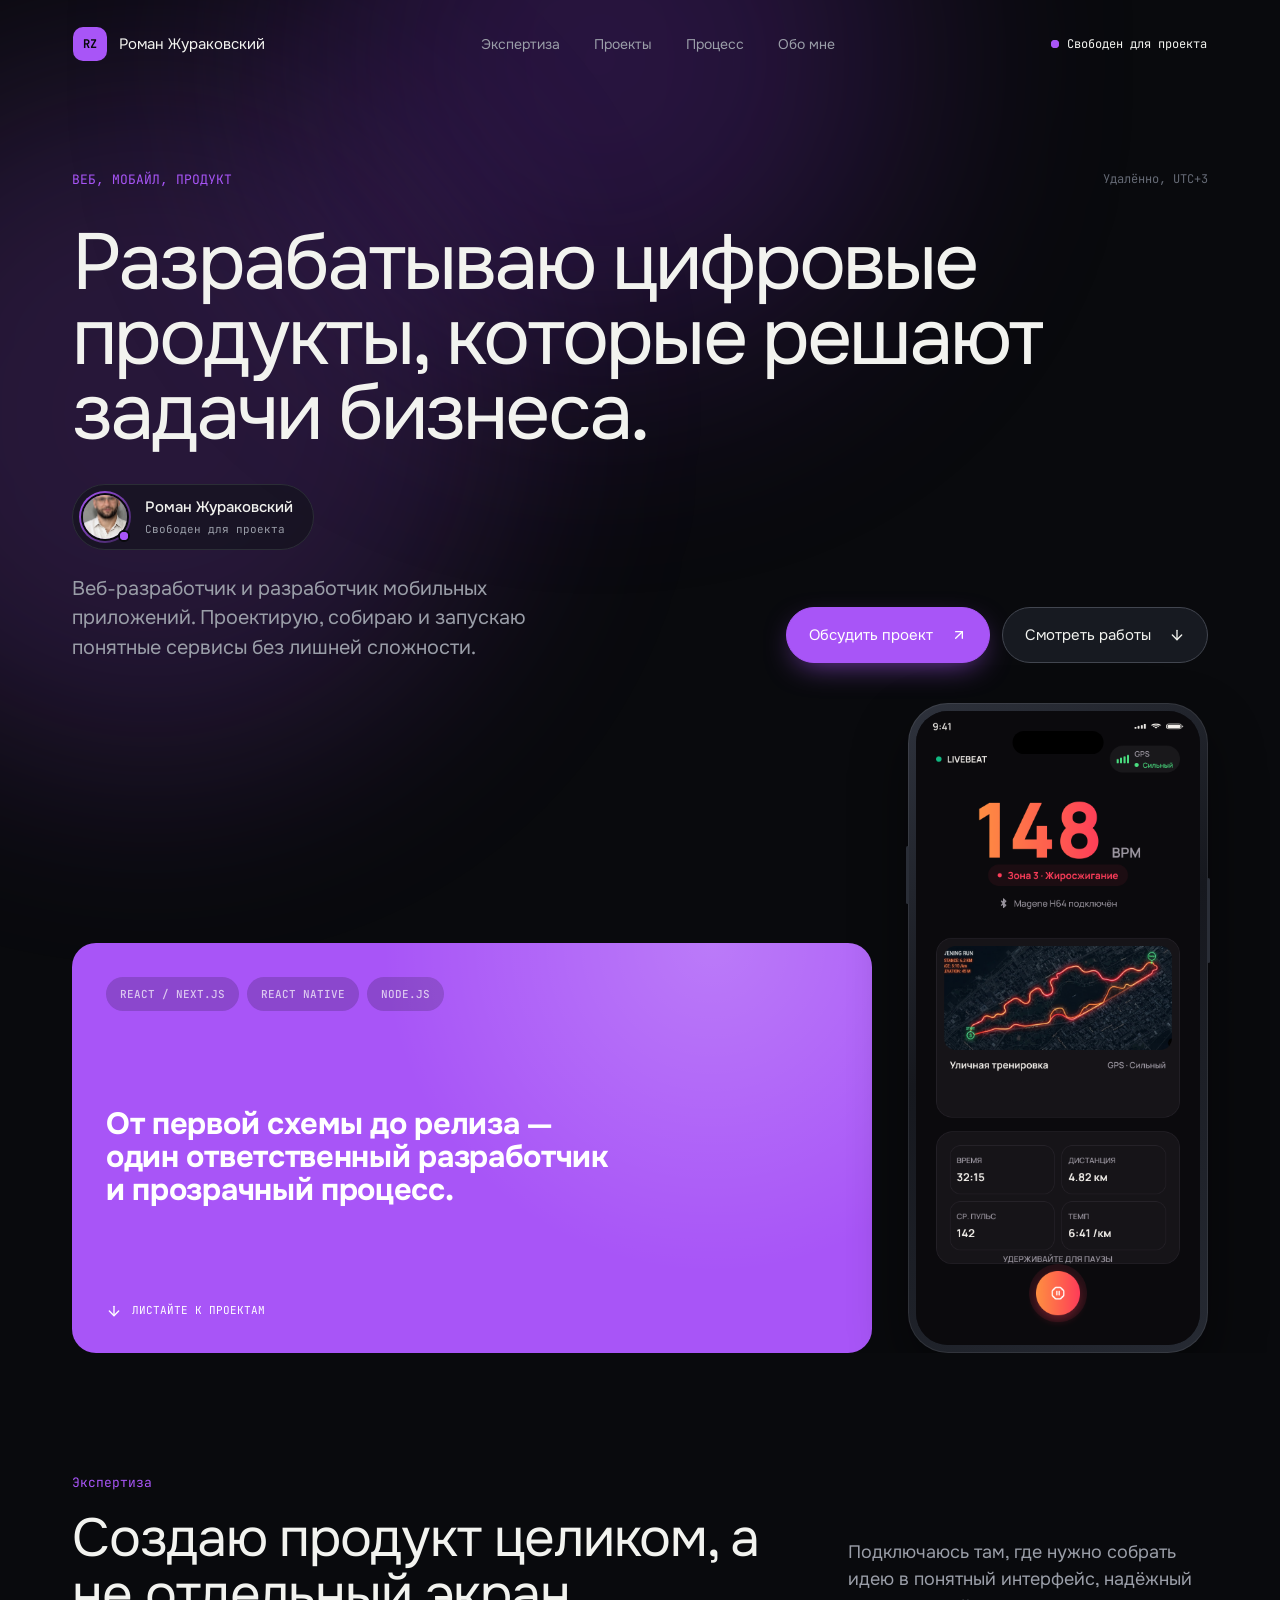
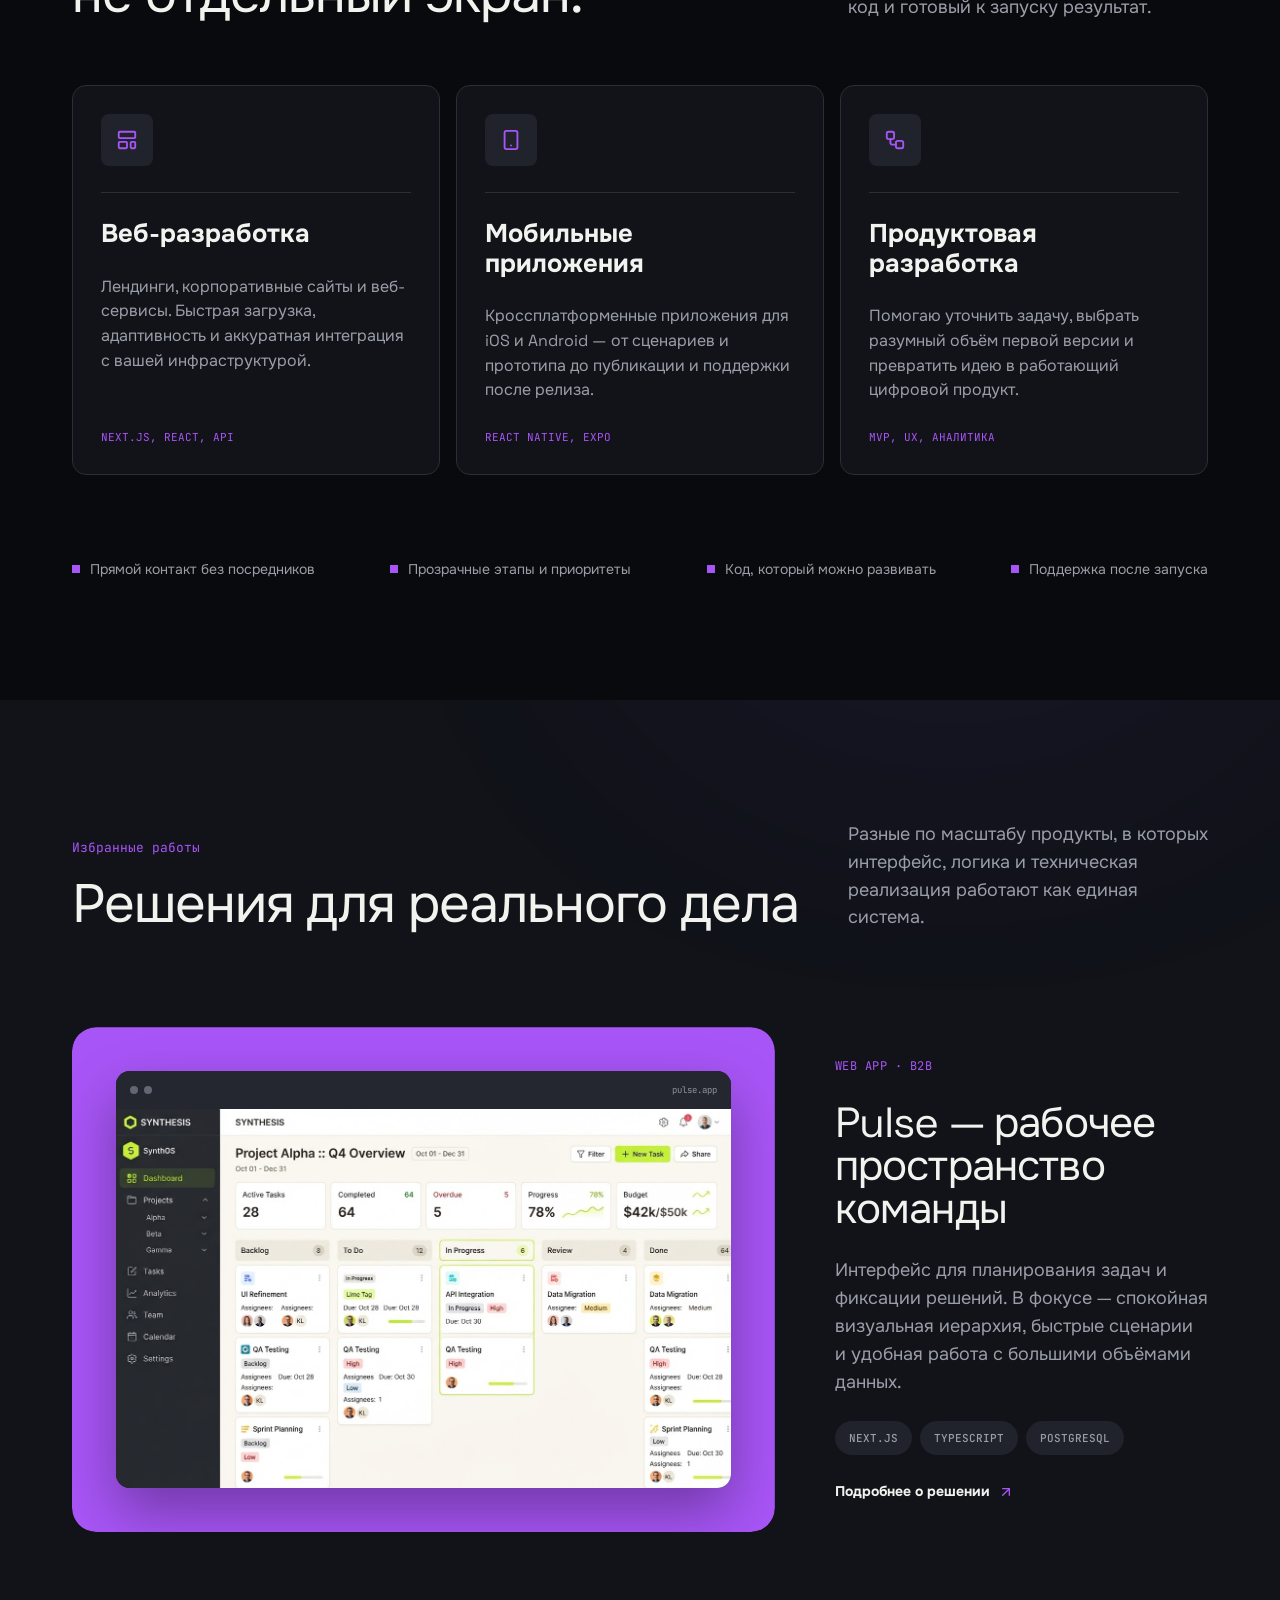
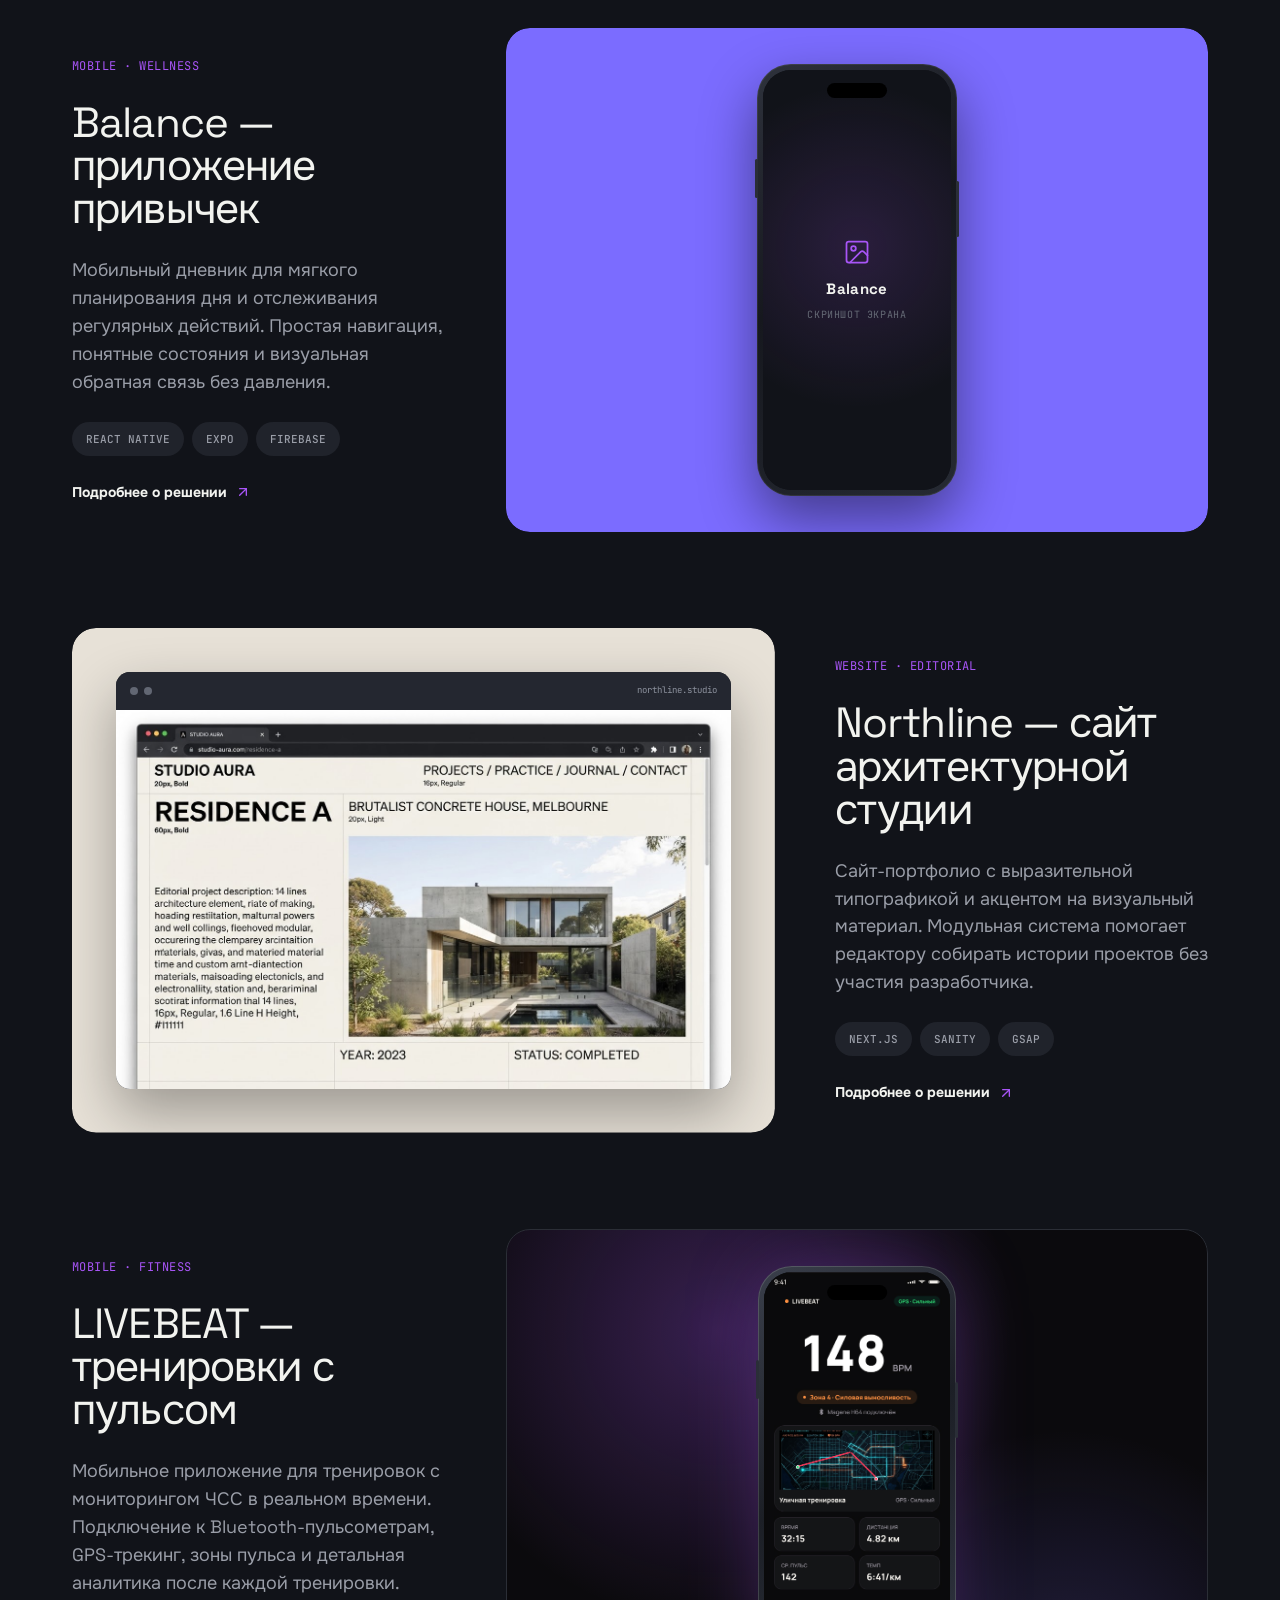
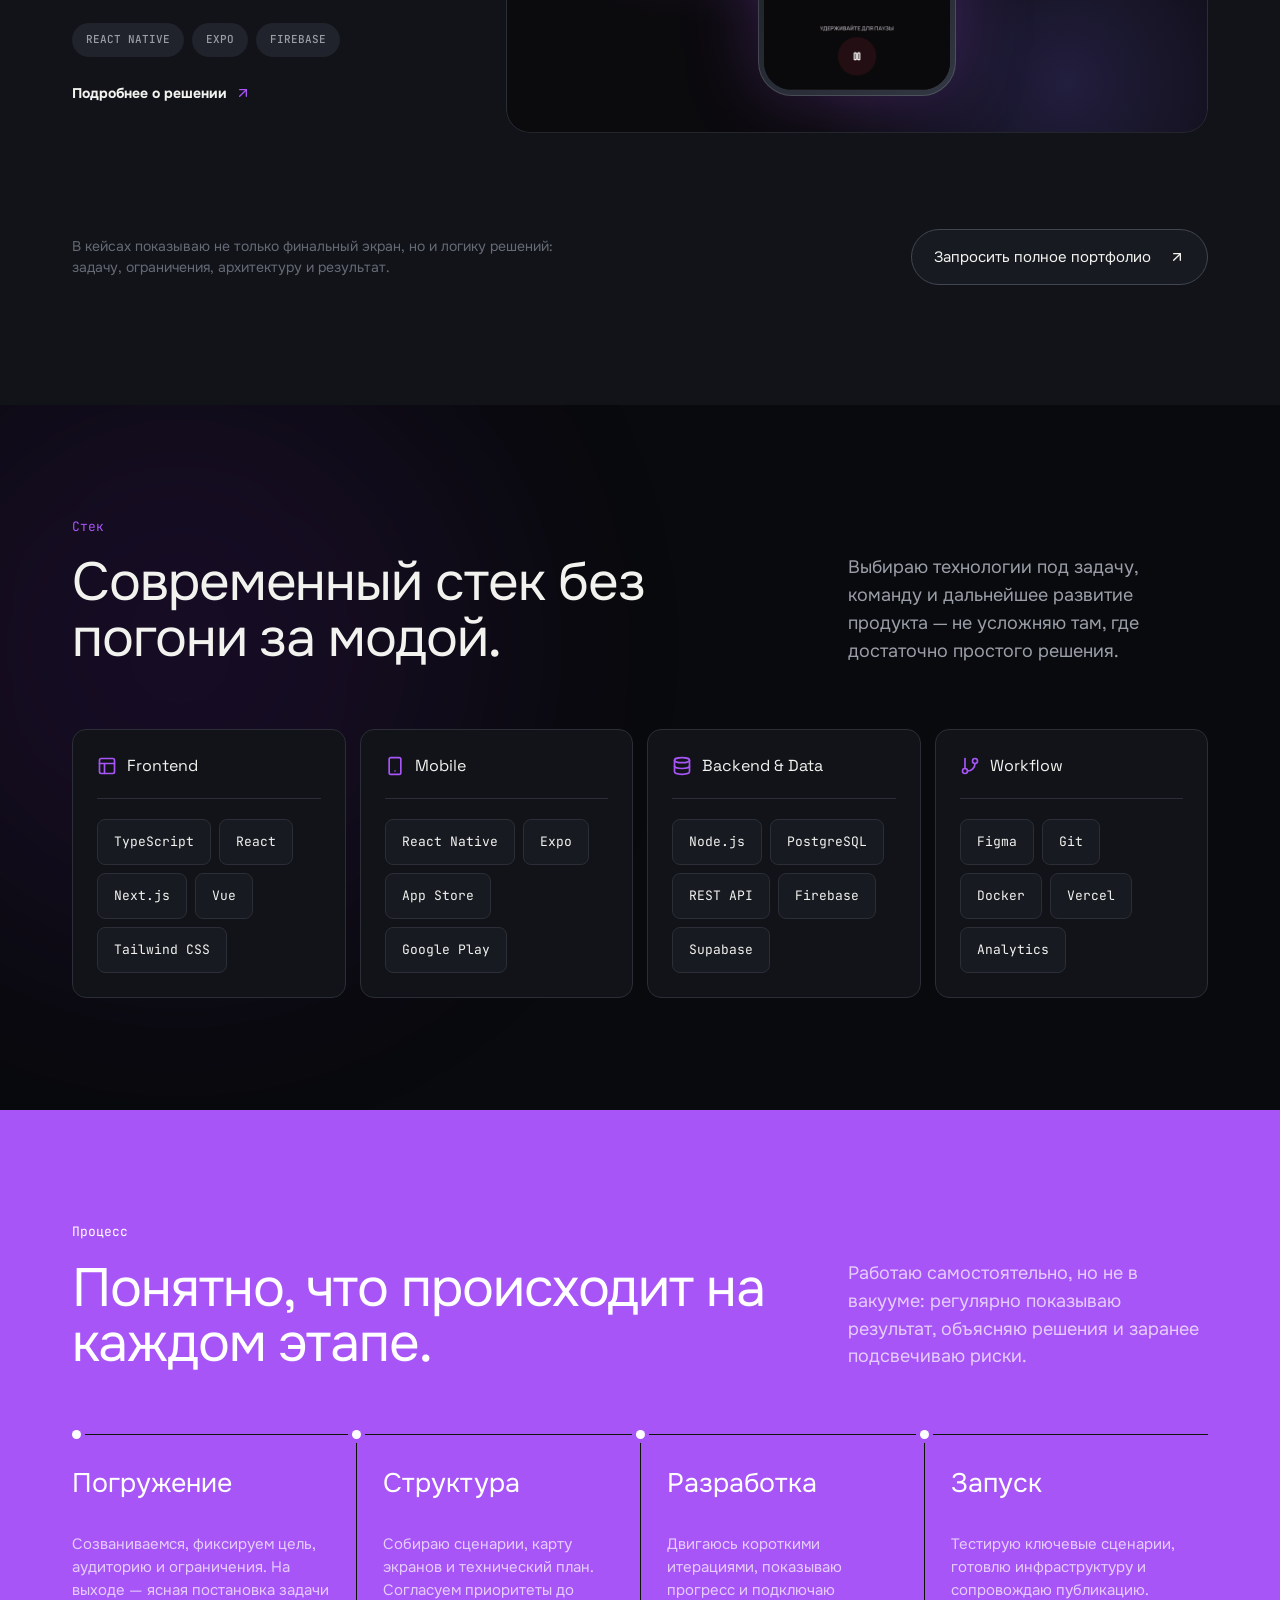
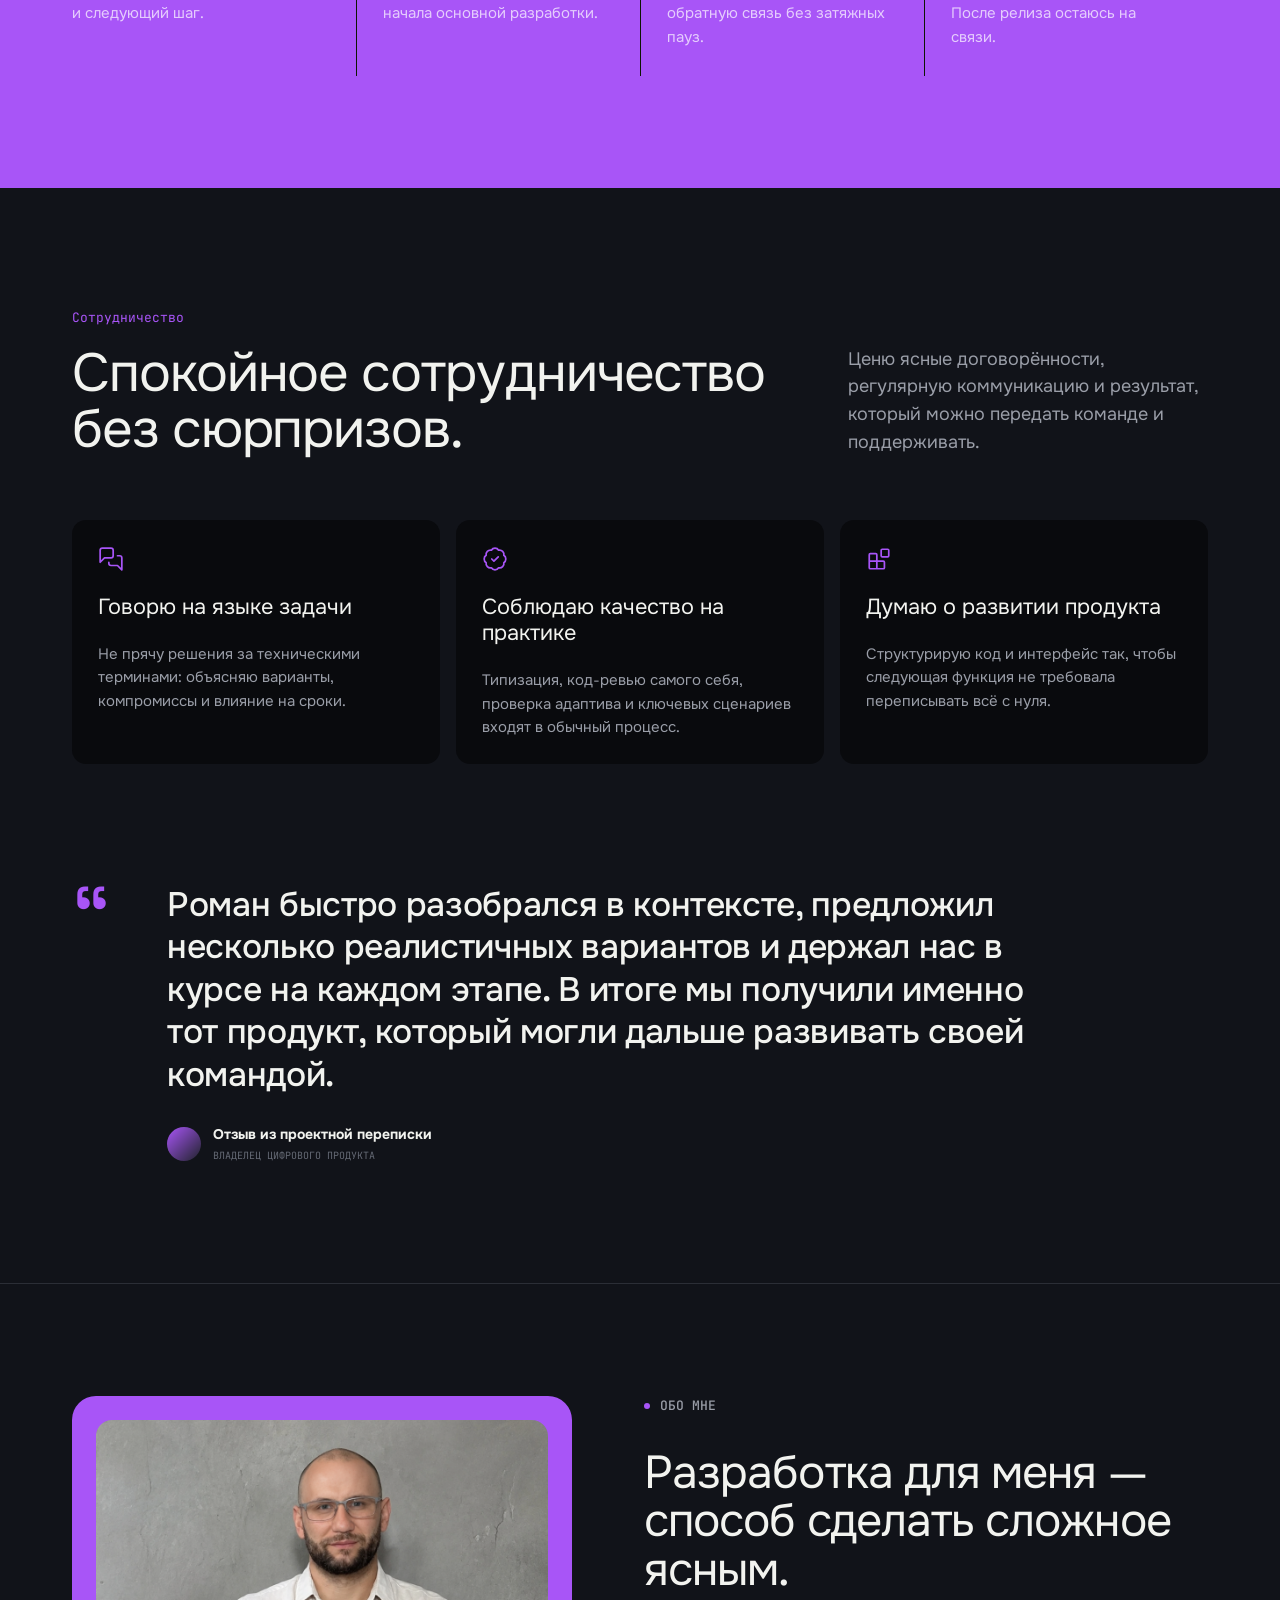
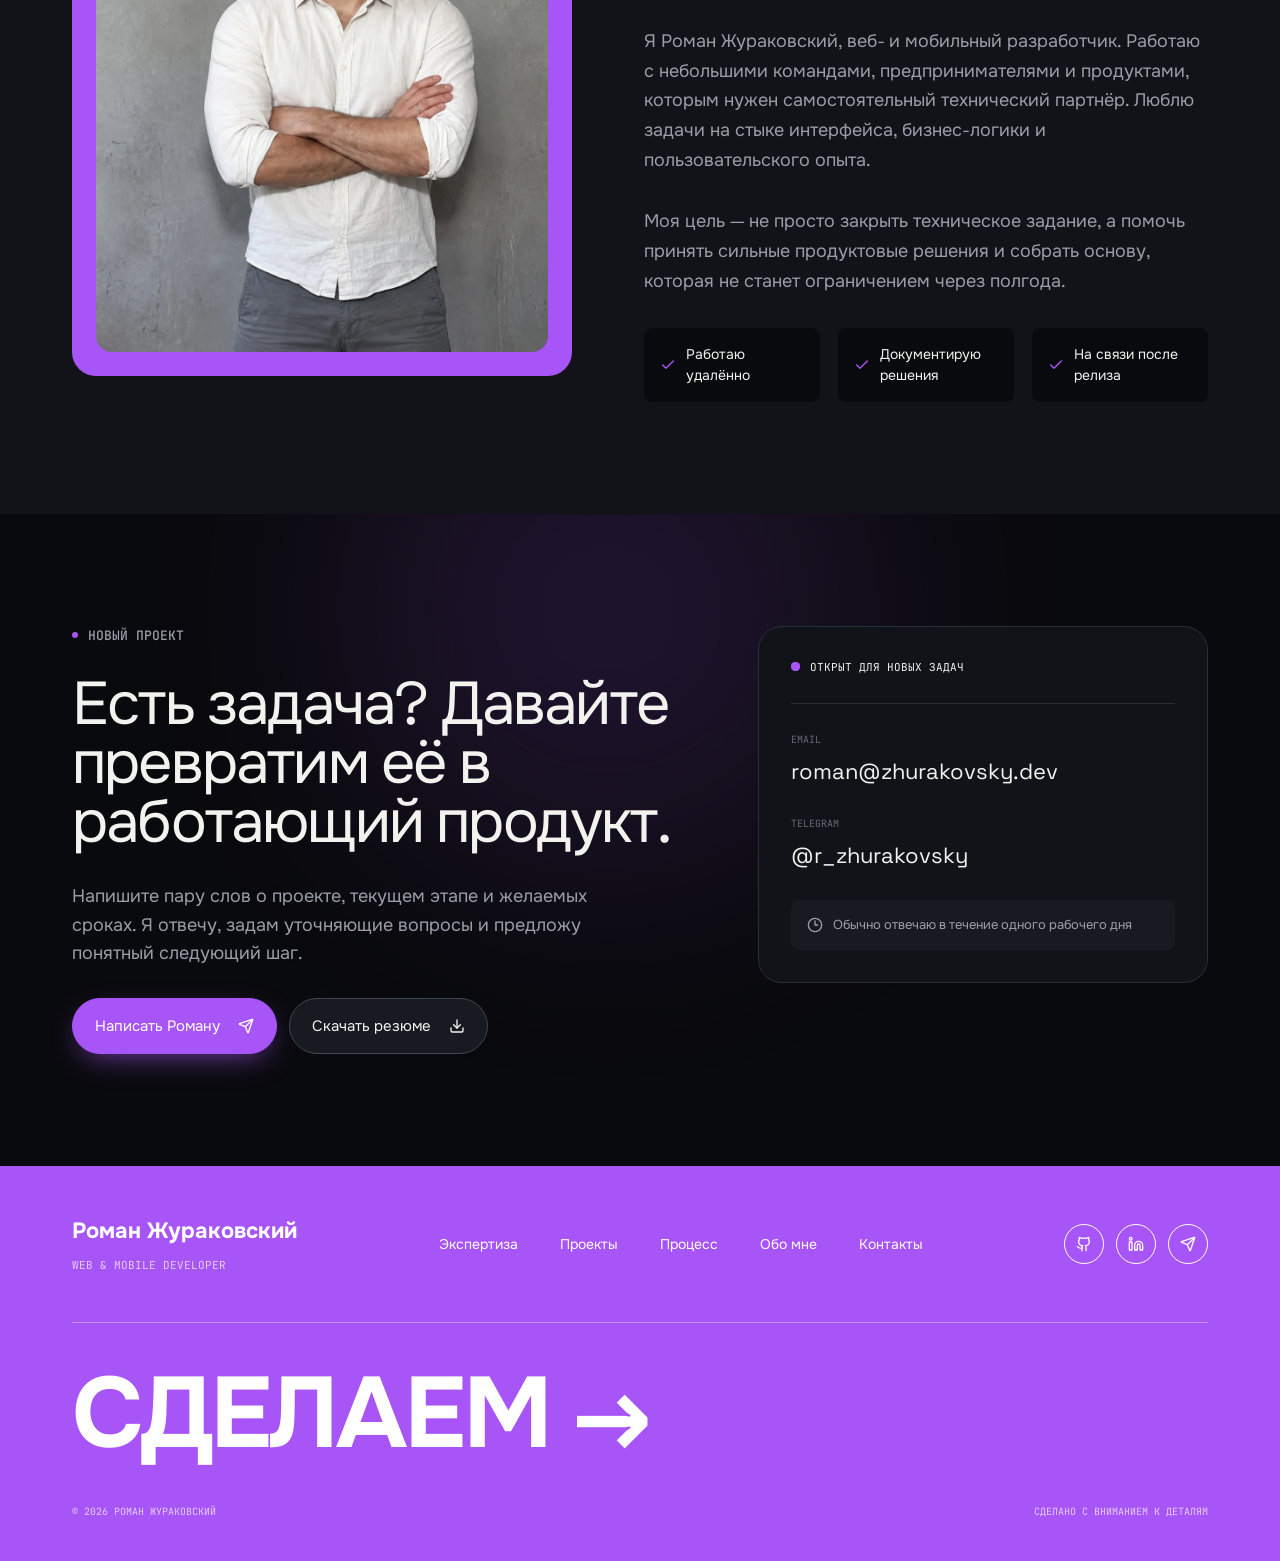
==== index.html @ e948d423 "Первый коммит: сайт-портфолио Статический сайт: главная страница и кейс LIVEBEAT. Чистые HTML/CSS/JS" ====
<!DOCTYPE html>
<html lang="ru">
<head>
  <meta charset="UTF-8">
  <meta name="viewport" content="width=device-width, initial-scale=1, viewport-fit=cover">
  <title>Роман Жураковский — веб и мобильная разработка</title>
  <meta name="description" content="Роман Жураковский — веб-разработчик и разработчик мобильных приложений. Проектирую, собираю и запускаю понятные сервисы без лишней сложности.">
  <meta name="theme-color" content="#090A0D">
  <script>document.documentElement.classList.add('js')</script>

  <link rel="preconnect" href="https://fonts.googleapis.com">
  <link rel="preconnect" href="https://fonts.gstatic.com" crossorigin>
  <link href="https://fonts.googleapis.com/css2?family=JetBrains+Mono:wght@400;500;700&family=Onest:wght@400;500;700&family=Space+Grotesk:wght@400;500;700&display=swap" rel="stylesheet">
  <link rel="stylesheet" href="css/style.css">
</head>
<body>

  <svg width="0" height="0" style="position:absolute" aria-hidden="true">
    <defs>
      <symbol id="i-arrow-up-right" viewBox="0 0 24 24"><path d="M7 7h10v10"/><path d="M7 17 17 7"/></symbol>
      <symbol id="i-arrow-down" viewBox="0 0 24 24"><path d="M12 5v14"/><path d="m19 12-7 7-7-7"/></symbol>
      <symbol id="i-send" viewBox="0 0 24 24"><path d="M14.536 21.686a.5.5 0 0 0 .937-.024l6.5-19a.496.496 0 0 0-.635-.635l-19 6.5a.5.5 0 0 0-.024.937l7.93 3.18a2 2 0 0 1 1.112 1.11z"/><path d="m21.854 2.147-10.94 10.939"/></symbol>
      <symbol id="i-download" viewBox="0 0 24 24"><path d="M21 15v4a2 2 0 0 1-2 2H5a2 2 0 0 1-2-2v-4"/><path d="m7 10 5 5 5-5"/><path d="M12 15V3"/></symbol>
      <symbol id="i-layout" viewBox="0 0 24 24"><rect width="18" height="7" x="3" y="3" rx="1"/><rect width="9" height="7" x="3" y="14" rx="1"/><rect width="5" height="7" x="16" y="14" rx="1"/></symbol>
      <symbol id="i-smartphone" viewBox="0 0 24 24"><rect width="14" height="20" x="5" y="2" rx="2" ry="2"/><path d="M12 18h.01"/></symbol>
      <symbol id="i-workflow" viewBox="0 0 24 24"><rect width="8" height="8" x="3" y="3" rx="2"/><path d="M7 11v4a2 2 0 0 0 2 2h4"/><rect width="8" height="8" x="13" y="13" rx="2"/></symbol>
      <symbol id="i-panels" viewBox="0 0 24 24"><rect width="18" height="18" x="3" y="3" rx="2"/><path d="M3 9h18"/><path d="M9 21V9"/></symbol>
      <symbol id="i-database" viewBox="0 0 24 24"><ellipse cx="12" cy="5" rx="9" ry="3"/><path d="M3 5v14a9 3 0 0 0 18 0V5"/><path d="M3 12a9 3 0 0 0 18 0"/></symbol>
      <symbol id="i-git-branch" viewBox="0 0 24 24"><line x1="6" x2="6" y1="3" y2="15"/><circle cx="18" cy="6" r="3"/><circle cx="6" cy="18" r="3"/><path d="M18 9a9 9 0 0 1-9 9"/></symbol>
      <symbol id="i-messages" viewBox="0 0 24 24"><path d="M14 9a2 2 0 0 1-2 2H6l-4 4V4a2 2 0 0 1 2-2h8a2 2 0 0 1 2 2z"/><path d="M18 9h2a2 2 0 0 1 2 2v11l-4-4h-6a2 2 0 0 1-2-2v-1"/></symbol>
      <symbol id="i-badge-check" viewBox="0 0 24 24"><path d="M3.85 8.62a4 4 0 0 1 4.78-4.77 4 4 0 0 1 6.74 0 4 4 0 0 1 4.78 4.78 4 4 0 0 1 0 6.74 4 4 0 0 1-4.77 4.78 4 4 0 0 1-6.75 0 4 4 0 0 1-4.78-4.77 4 4 0 0 1 0-6.76Z"/><path d="m9 12 2 2 4-4"/></symbol>
      <symbol id="i-blocks" viewBox="0 0 24 24"><rect width="7" height="7" x="14" y="3" rx="1"/><path d="M10 21V8a1 1 0 0 0-1-1H4a1 1 0 0 0-1 1v12a1 1 0 0 0 1 1h12a1 1 0 0 0 1-1v-5a1 1 0 0 0-1-1H3"/></symbol>
      <symbol id="i-check" viewBox="0 0 24 24"><path d="M20 6 9 17l-5-5"/></symbol>
      <symbol id="i-clock" viewBox="0 0 24 24"><circle cx="12" cy="12" r="10"/><path d="M12 6v6h4"/></symbol>
      <symbol id="i-github" viewBox="0 0 24 24"><path d="M15 22v-4a4.8 4.8 0 0 0-1-3.5c3 0 6-2 6-5.5.08-1.25-.27-2.48-1-3.5.28-1.15.28-2.35 0-3.5 0 0-1 0-3 1.5-2.64-.5-5.36-.5-8 0C6 2 5 2 5 2c-.3 1.15-.3 2.35 0 3.5A5.403 5.403 0 0 0 4 9c0 3.5 3 5.5 6 5.5-.39.49-.68 1.05-.85 1.65-.17.6-.22 1.23-.15 1.85v4"/><path d="M9 18c-4.51 2-5-2-7-2"/></symbol>
      <symbol id="i-linkedin" viewBox="0 0 24 24"><path d="M16 8a6 6 0 0 1 6 6v7h-4v-7a2 2 0 0 0-2-2 2 2 0 0 0-2 2v7h-4v-7a6 6 0 0 1 6-6z"/><rect width="4" height="12" x="2" y="9"/><circle cx="4" cy="4" r="2"/></symbol>
      <symbol id="i-image" viewBox="0 0 24 24"><rect width="18" height="18" x="3" y="3" rx="2" ry="2"/><circle cx="9" cy="9" r="2"/><path d="m21 15-3.086-3.086a2 2 0 0 0-2.828 0L6 21"/></symbol>
    </defs>
  </svg>

  <div class="scroll-progress" data-progress aria-hidden="true"></div>

  <header class="header" data-header>
    <div class="container header__inner">
      <a class="logo" href="#top" aria-label="Роман Жураковский — на главную">
        <span class="logo__mark">RZ</span>
        <span class="logo__name">Роман Жураковский</span>
      </a>

      <nav class="nav" aria-label="Основная навигация" data-nav>
        <span class="nav__pill" aria-hidden="true"></span>
        <a href="#expertise">Экспертиза</a>
        <a href="#projects">Проекты</a>
        <a href="#process">Процесс</a>
        <a href="#about">Обо мне</a>
      </nav>

      <div class="status status--header">
        <span class="status__dot"></span>
        <span>Свободен для проекта</span>
      </div>

      <button class="burger" type="button" aria-label="Открыть меню" aria-expanded="false" aria-controls="mobile-menu" data-burger>
        <span></span><span></span><span></span>
      </button>
    </div>

  </header>

  <div class="mobile-menu" id="mobile-menu" data-mobile-menu tabindex="-1" inert aria-hidden="true">
    <span class="blob blob--menu" aria-hidden="true"></span>
    <nav class="mobile-menu__nav" aria-label="Мобильная навигация">
      <a href="#expertise">Экспертиза</a>
      <a href="#projects">Проекты</a>
      <a href="#process">Процесс</a>
      <a href="#about">Обо мне</a>
      <a href="#contacts">Контакты</a>
    </nav>
    <div class="mobile-menu__footer">
      <div class="status">
        <span class="status__dot"></span>
        <span>Свободен для проекта</span>
      </div>
      <a class="mobile-menu__mail" href="mailto:roman@zhurakovsky.dev">roman@zhurakovsky.dev</a>
      <a class="btn btn--primary btn--block" href="#contacts">
        Обсудить проект
        <svg class="icon"><use href="#i-arrow-up-right"/></svg>
      </a>
    </div>
  </div>

  <main id="top">

    <!-- Первый экран -->
    <section class="hero" data-hero>
      <span class="blob blob--hero-purple" data-parallax="0.25" data-mouse="40" aria-hidden="true"></span>
      <span class="blob blob--hero-warm" data-parallax="0.4" data-mouse="-60" aria-hidden="true"></span>

      <div class="container hero__message">
        <div class="hero__role reveal">
          <span class="eyebrow eyebrow--accent">Веб, мобайл, продукт</span>
          <span class="eyebrow eyebrow--muted">Удалённо, UTC+3</span>
        </div>

        <h1 class="hero__title reveal">Разрабатываю цифровые продукты, которые решают задачи бизнеса.</h1>

        <div class="hero__bottom reveal">
          <div class="hero__intro">
            <a class="person" href="#about">
              <span class="person__photo">
                <span class="person__crop"><img src="images/portrait.png" alt="" width="1212" height="1212"></span>
                <span class="status__dot person__dot"></span>
              </span>
              <span class="person__text">
                <strong>Роман Жураковский</strong>
                <span>Свободен для проекта</span>
              </span>
            </a>
            <p class="hero__lead">Веб-разработчик и разработчик мобильных приложений. Проектирую, собираю и запускаю понятные сервисы без лишней сложности.</p>
          </div>

          <div class="actions">
            <a class="btn btn--primary" href="#contacts">
              Обсудить проект
              <svg class="icon"><use href="#i-arrow-up-right"/></svg>
            </a>
            <a class="btn btn--secondary" href="#projects">
              Смотреть работы
              <svg class="icon"><use href="#i-arrow-down"/></svg>
            </a>
          </div>
        </div>
      </div>

      <div class="container hero__visual">
        <div class="manifest reveal">
          <ul class="tags">
            <li class="tag tag--light">REACT / NEXT.JS</li>
            <li class="tag tag--light">REACT NATIVE</li>
            <li class="tag tag--light">NODE.JS</li>
          </ul>
          <p class="manifest__text">От первой схемы до релиза — один ответственный разработчик и прозрачный процесс.</p>
          <a class="manifest__hint" href="#projects">
            <svg class="icon"><use href="#i-arrow-down"/></svg>
            Листайте к проектам
          </a>
        </div>

        <div class="phone phone--hero reveal" data-tilt>
          <div class="phone__screen">
            <img src="images/hero-screen.png" alt="Экран тренировки в приложении LIVEBEAT: пульс 148 BPM" width="824" height="1834">
          </div>
        </div>
      </div>
    </section>

    <!-- Экспертиза -->
    <section class="section" id="expertise">
      <div class="container">
        <div class="section-head reveal">
          <div class="section-head__title">
            <span class="eyebrow eyebrow--accent eyebrow--lg">Экспертиза</span>
            <h2 class="h2">Создаю продукт целиком, а не отдельный экран.</h2>
          </div>
          <p class="section-head__text">Подключаюсь там, где нужно собрать идею в понятный интерфейс, надёжный код и готовый к запуску результат.</p>
        </div>

        <div class="cards-3">
          <article class="card expertise reveal">
            <div class="expertise__top">
              <span class="icon-box"><svg class="icon"><use href="#i-layout"/></svg></span>            </div>
            <hr class="divider">
            <h3 class="expertise__title">Веб-разработка</h3>
            <p class="expertise__text">Лендинги, корпоративные сайты и веб-сервисы. Быстрая загрузка, адаптивность и аккуратная интеграция с вашей инфраструктурой.</p>
            <span class="expertise__stack">Next.js, React, API</span>
          </article>

          <article class="card expertise reveal">
            <div class="expertise__top">
              <span class="icon-box"><svg class="icon"><use href="#i-smartphone"/></svg></span>            </div>
            <hr class="divider">
            <h3 class="expertise__title">Мобильные приложения</h3>
            <p class="expertise__text">Кроссплатформенные приложения для iOS и Android — от сценариев и прототипа до публикации и поддержки после релиза.</p>
            <span class="expertise__stack">React Native, Expo</span>
          </article>

          <article class="card expertise reveal">
            <div class="expertise__top">
              <span class="icon-box"><svg class="icon"><use href="#i-workflow"/></svg></span>            </div>
            <hr class="divider">
            <h3 class="expertise__title">Продуктовая разработка</h3>
            <p class="expertise__text">Помогаю уточнить задачу, выбрать разумный объём первой версии и превратить идею в работающий цифровой продукт.</p>
            <span class="expertise__stack">MVP, UX, аналитика</span>
          </article>
        </div>

        <ul class="principles reveal">
          <li>Прямой контакт без посредников</li>
          <li>Прозрачные этапы и приоритеты</li>
          <li>Код, который можно развивать</li>
          <li>Поддержка после запуска</li>
        </ul>
      </div>
    </section>

    <!-- Избранные работы -->
    <section class="section section--surface projects" id="projects">
      <span class="blob blob--projects" data-parallax="-0.2" aria-hidden="true"></span>

      <div class="container">
        <div class="section-head reveal">
          <div class="section-head__title">
            <span class="eyebrow eyebrow--accent eyebrow--lg">Избранные работы</span>
            <h2 class="h2">Решения для реального дела</h2>
          </div>
          <p class="section-head__text">Разные по масштабу продукты, в которых интерфейс, логика и техническая реализация работают как единая система.</p>
        </div>

        <div class="cases">

          <!-- 01 · Pulse -->
          <article class="case reveal">
            <div class="case__preview" style="--preview-bg: var(--accent)">
              <div class="window">
                <div class="window__bar">
                  <span class="window__dots"><i></i><i></i></span>
                  <span class="window__label">pulse.app</span>
                </div>
                <img class="window__img" src="images/case-pulse.png" alt="Интерфейс Pulse: канбан-доска проекта" width="1264" height="848" loading="lazy">
              </div>
            </div>
            <div class="case__info">
              <span class="case__meta">Web app · B2B</span>
              <h3 class="case__title">Pulse — рабочее пространство команды</h3>
              <p class="case__text">Интерфейс для планирования задач и фиксации решений. В фокусе — спокойная визуальная иерархия, быстрые сценарии и удобная работа с большими объёмами данных.</p>
              <ul class="tags">
                <li class="tag">NEXT.JS</li>
                <li class="tag">TYPESCRIPT</li>
                <li class="tag">POSTGRESQL</li>
              </ul>
              <a class="link-arrow" href="#">Подробнее о решении <svg class="icon"><use href="#i-arrow-up-right"/></svg></a>
            </div>
          </article>

          <!-- 02 · Balance (мобильное) -->
          <article class="case case--reverse reveal">
            <div class="case__preview case__preview--phones" style="--preview-bg: #7B6CFF">
              <!--
                Чтобы вставить скриншот, добавьте внутрь .phone__screen тег:
                <img src="images/balance-1.png" alt="Описание экрана">
                Картинка перекроет заглушку. Пропорции экрана — 9 : 19.5 (например, 1170×2532).
              -->
              <div class="phone phone--case">
                <div class="phone__screen">
                  <div class="phone__placeholder">
                    <svg class="icon"><use href="#i-image"/></svg>
                    <strong>Balance</strong>
                    <span>Скриншот экрана</span>
                  </div>
                </div>
              </div>
            </div>
            <div class="case__info">
              <span class="case__meta">Mobile · Wellness</span>
              <h3 class="case__title">Balance — приложение привычек</h3>
              <p class="case__text">Мобильный дневник для мягкого планирования дня и отслеживания регулярных действий. Простая навигация, понятные состояния и визуальная обратная связь без давления.</p>
              <ul class="tags">
                <li class="tag">REACT NATIVE</li>
                <li class="tag">EXPO</li>
                <li class="tag">FIREBASE</li>
              </ul>
              <a class="link-arrow" href="#">Подробнее о решении <svg class="icon"><use href="#i-arrow-up-right"/></svg></a>
            </div>
          </article>

          <!-- 03 · Northline -->
          <article class="case reveal">
            <div class="case__preview" style="--preview-bg: #E7E1D7">
              <div class="window">
                <div class="window__bar">
                  <span class="window__dots"><i></i><i></i></span>
                  <span class="window__label">northline.studio</span>
                </div>
                <img class="window__img" src="images/case-northline.png" alt="Сайт архитектурной студии Northline" width="1264" height="848" loading="lazy">
              </div>
            </div>
            <div class="case__info">
              <span class="case__meta">Website · Editorial</span>
              <h3 class="case__title">Northline — сайт архитектурной студии</h3>
              <p class="case__text">Сайт-портфолио с выразительной типографикой и акцентом на визуальный материал. Модульная система помогает редактору собирать истории проектов без участия разработчика.</p>
              <ul class="tags">
                <li class="tag">NEXT.JS</li>
                <li class="tag">SANITY</li>
                <li class="tag">GSAP</li>
              </ul>
              <a class="link-arrow" href="#">Подробнее о решении <svg class="icon"><use href="#i-arrow-up-right"/></svg></a>
            </div>
          </article>

          <!-- 04 · LIVEBEAT (мобильное) -->
          <article class="case case--reverse reveal">
            <div class="case__preview case__preview--phones case__preview--dark" style="--preview-bg: #0B0A0D">
              <a class="phone phone--case" href="livebeat.html" aria-label="Открыть кейс LIVEBEAT">
                <div class="phone__screen">
                  <div class="phone__placeholder">
                    <svg class="icon"><use href="#i-image"/></svg>
                    <strong>LIVEBEAT</strong>
                    <span>Скриншот экрана</span>
                  </div>
                  <img src="images/livebeat/active-outdoor.jpg" alt="LIVEBEAT: тренировка на улице, пульс 148 BPM" width="412" height="917" loading="lazy">
                </div>
              </a>
            </div>
            <div class="case__info">
              <span class="case__meta">Mobile · Fitness</span>
              <h3 class="case__title">LIVEBEAT — тренировки с пульсом</h3>
              <p class="case__text">Мобильное приложение для тренировок с мониторингом ЧСС в реальном времени. Подключение к Bluetooth-пульсометрам, GPS-трекинг, зоны пульса и детальная аналитика после каждой тренировки.</p>
              <ul class="tags">
                <li class="tag">REACT NATIVE</li>
                <li class="tag">EXPO</li>
                <li class="tag">FIREBASE</li>
              </ul>
              <a class="link-arrow" href="livebeat.html">Подробнее о решении <svg class="icon"><use href="#i-arrow-up-right"/></svg></a>
            </div>
          </article>
        </div>

        <div class="projects__more reveal">
          <p>В кейсах показываю не только финальный экран, но и логику решений: задачу, ограничения, архитектуру и результат.</p>
          <a class="btn btn--secondary" href="#contacts">
            Запросить полное портфолио
            <svg class="icon"><use href="#i-arrow-up-right"/></svg>
          </a>
        </div>
      </div>
    </section>

    <!-- Стек -->
    <section class="section section--stack">
      <span class="blob blob--process" data-parallax="-0.2" aria-hidden="true"></span>

      <div class="container">
        <div class="section-head reveal">
          <div class="section-head__title">
            <span class="eyebrow eyebrow--accent eyebrow--lg">Стек</span>
            <h2 class="h2">Современный стек без погони за модой.</h2>
          </div>
          <p class="section-head__text">Выбираю технологии под задачу, команду и дальнейшее развитие продукта — не усложняю там, где достаточно простого решения.</p>
        </div>

        <div class="stack">
          <div class="card stack__group reveal">
            <div class="stack__name"><svg class="icon"><use href="#i-panels"/></svg>Frontend</div>
            <hr class="divider">
            <ul class="stack__list">
              <li>TypeScript</li><li>React</li><li>Next.js</li><li>Vue</li><li>Tailwind CSS</li>
            </ul>
          </div>
          <div class="card stack__group reveal">
            <div class="stack__name"><svg class="icon"><use href="#i-smartphone"/></svg>Mobile</div>
            <hr class="divider">
            <ul class="stack__list">
              <li>React Native</li><li>Expo</li><li>App Store</li><li>Google Play</li>
            </ul>
          </div>
          <div class="card stack__group reveal">
            <div class="stack__name"><svg class="icon"><use href="#i-database"/></svg>Backend &amp; Data</div>
            <hr class="divider">
            <ul class="stack__list">
              <li>Node.js</li><li>PostgreSQL</li><li>REST API</li><li>Firebase</li><li>Supabase</li>
            </ul>
          </div>
          <div class="card stack__group reveal">
            <div class="stack__name"><svg class="icon"><use href="#i-git-branch"/></svg>Workflow</div>
            <hr class="divider">
            <ul class="stack__list">
              <li>Figma</li><li>Git</li><li>Docker</li><li>Vercel</li><li>Analytics</li>
            </ul>
          </div>
        </div>
      </div>
    </section>

    <!-- Процесс -->
    <section class="section section--accent" id="process">
      <div class="container">
        <div class="section-head reveal">
          <div class="section-head__title">
            <span class="eyebrow eyebrow--lg">Процесс</span>
            <h2 class="h2">Понятно, что происходит на каждом этапе.</h2>
          </div>
          <p class="section-head__text">Работаю самостоятельно, но не в вакууме: регулярно показываю результат, объясняю решения и заранее подсвечиваю риски.</p>
        </div>

        <ol class="steps">
          <li class="step reveal">
            <h3 class="step__title">Погружение</h3>
            <p class="step__text">Созваниваемся, фиксируем цель, аудиторию и ограничения. На выходе — ясная постановка задачи и следующий шаг.</p>
          </li>
          <li class="step reveal">
            <h3 class="step__title">Структура</h3>
            <p class="step__text">Собираю сценарии, карту экранов и технический план. Согласуем приоритеты до начала основной разработки.</p>
          </li>
          <li class="step reveal">
            <h3 class="step__title">Разработка</h3>
            <p class="step__text">Двигаюсь короткими итерациями, показываю прогресс и подключаю обратную связь без затяжных пауз.</p>
          </li>
          <li class="step reveal">
            <h3 class="step__title">Запуск</h3>
            <p class="step__text">Тестирую ключевые сценарии, готовлю инфраструктуру и сопровождаю публикацию. После релиза остаюсь на связи.</p>
          </li>
        </ol>
      </div>
    </section>

    <!-- Сотрудничество -->
    <section class="section section--surface">
      <div class="container">
        <div class="section-head reveal">
          <div class="section-head__title">
            <span class="eyebrow eyebrow--accent eyebrow--lg">Сотрудничество</span>
            <h2 class="h2">Спокойное сотрудничество без сюрпризов.</h2>
          </div>
          <p class="section-head__text">Ценю ясные договорённости, регулярную коммуникацию и результат, который можно передать команде и поддерживать.</p>
        </div>

        <div class="cards-3">
          <article class="benefit reveal">
            <svg class="icon benefit__icon"><use href="#i-messages"/></svg>
            <h3 class="benefit__title">Говорю на языке задачи</h3>
            <p class="benefit__text">Не прячу решения за техническими терминами: объясняю варианты, компромиссы и влияние на сроки.</p>
          </article>
          <article class="benefit reveal">
            <svg class="icon benefit__icon"><use href="#i-badge-check"/></svg>
            <h3 class="benefit__title">Соблюдаю качество на практике</h3>
            <p class="benefit__text">Типизация, код-ревью самого себя, проверка адаптива и ключевых сценариев входят в обычный процесс.</p>
          </article>
          <article class="benefit reveal">
            <svg class="icon benefit__icon"><use href="#i-blocks"/></svg>
            <h3 class="benefit__title">Думаю о развитии продукта</h3>
            <p class="benefit__text">Структурирую код и интерфейс так, чтобы следующая функция не требовала переписывать всё с нуля.</p>
          </article>
        </div>

        <figure class="review reveal">
          <span class="review__mark" aria-hidden="true">“</span>
          <div class="review__body">
            <blockquote class="review__quote">Роман быстро разобрался в контексте, предложил несколько реалистичных вариантов и держал нас в курсе на каждом этапе. В итоге мы получили именно тот продукт, который могли дальше развивать своей командой.</blockquote>
            <figcaption class="review__author">
              <span class="review__avatar" aria-hidden="true"></span>
              <span>
                <strong>Отзыв из проектной переписки</strong>
                <small>ВЛАДЕЛЕЦ ЦИФРОВОГО ПРОДУКТА</small>
              </span>
            </figcaption>
          </div>
        </figure>
      </div>
    </section>

    <!-- Обо мне -->
    <section class="section section--surface about" id="about">
      <div class="container about__inner">
        <div class="about__photo reveal">
          <img src="images/portrait.png" alt="Роман Жураковский" width="1212" height="1212" loading="lazy">
        </div>

        <div class="about__story reveal">
          <span class="eyebrow-dot">Обо мне</span>
          <h2 class="about__title">Разработка для меня — способ сделать сложное ясным.</h2>
          <p>Я Роман Жураковский, веб- и мобильный разработчик. Работаю с небольшими командами, предпринимателями и продуктами, которым нужен самостоятельный технический партнёр. Люблю задачи на стыке интерфейса, бизнес-логики и пользовательского опыта.</p>
          <p>Моя цель — не просто закрыть техническое задание, а помочь принять сильные продуктовые решения и собрать основу, которая не станет ограничением через полгода.</p>
          <ul class="facts">
            <li><svg class="icon"><use href="#i-check"/></svg>Работаю удалённо</li>
            <li><svg class="icon"><use href="#i-check"/></svg>Документирую решения</li>
            <li><svg class="icon"><use href="#i-check"/></svg>На связи после релиза</li>
          </ul>
        </div>
      </div>
    </section>

    <!-- Контакты -->
    <section class="contacts" id="contacts">
      <span class="blob blob--cta" data-parallax="-0.2" aria-hidden="true"></span>

      <div class="container contacts__inner">
        <div class="contacts__invite reveal">
          <span class="eyebrow-dot">Новый проект</span>
          <h2 class="contacts__title">Есть задача? Давайте превратим её в работающий продукт.</h2>
          <p class="contacts__text">Напишите пару слов о проекте, текущем этапе и желаемых сроках. Я отвечу, задам уточняющие вопросы и предложу понятный следующий шаг.</p>
          <div class="actions">
            <a class="btn btn--primary" href="https://t.me/r_zhurakovsky" target="_blank" rel="noopener">
              Написать Роману
              <svg class="icon"><use href="#i-send"/></svg>
            </a>
            <a class="btn btn--secondary" href="resume.pdf" download>
              Скачать резюме
              <svg class="icon"><use href="#i-download"/></svg>
            </a>
          </div>
        </div>

        <div class="contact-card reveal">
          <div class="contact-card__status">
            <span class="status__dot"></span>
            Открыт для новых задач
          </div>
          <hr class="divider">
          <div class="contact-card__item">
            <span>EMAIL</span>
            <a href="mailto:roman@zhurakovsky.dev">roman@zhurakovsky.dev</a>
          </div>
          <div class="contact-card__item">
            <span>TELEGRAM</span>
            <a href="https://t.me/r_zhurakovsky" target="_blank" rel="noopener">@r_zhurakovsky</a>
          </div>
          <div class="contact-card__note">
            <svg class="icon"><use href="#i-clock"/></svg>
            Обычно отвечаю в течение одного рабочего дня
          </div>
        </div>
      </div>
    </section>
  </main>

  <footer class="footer">
    <div class="container">
      <div class="footer__top">
        <div class="footer__brand">
          <strong>Роман Жураковский</strong>
          <span>WEB &amp; MOBILE DEVELOPER</span>
        </div>
        <nav class="footer__nav" aria-label="Навигация в подвале">
          <a href="#expertise">Экспертиза</a>
          <a href="#projects">Проекты</a>
          <a href="#process">Процесс</a>
          <a href="#about">Обо мне</a>
          <a href="#contacts">Контакты</a>
        </nav>
        <div class="footer__socials">
          <a href="https://github.com/" target="_blank" rel="noopener" aria-label="GitHub"><svg class="icon"><use href="#i-github"/></svg></a>
          <a href="https://www.linkedin.com/" target="_blank" rel="noopener" aria-label="LinkedIn"><svg class="icon"><use href="#i-linkedin"/></svg></a>
          <a href="https://t.me/r_zhurakovsky" target="_blank" rel="noopener" aria-label="Telegram"><svg class="icon"><use href="#i-send"/></svg></a>
        </div>
      </div>
      <hr class="footer__line">
      <a class="footer__big" href="#contacts">СДЕЛАЕМ →</a>
      <div class="footer__bottom">
        <span>© <span data-year>2026</span> РОМАН ЖУРАКОВСКИЙ</span>
        <span>СДЕЛАНО С ВНИМАНИЕМ К ДЕТАЛЯМ</span>
      </div>
    </div>
  </footer>

  <script src="js/main.js" defer></script>
</body>
</html>
---- css/style.css ----
/* ==========================================================================
   Токены
   ========================================================================== */
:root {
  --bg: #090A0D;
  --surface: #111319;
  --surface-2: #171A21;
  --surface-3: #20232B;
  --line: #2B2E36;
  --line-2: #424650;
  --text: #F2F3EF;
  --text-2: #9A9EA8;
  --text-3: #656A75;
  --accent: #A855F7;
  --accent-ink: #0D1604;
  --white: #FFFFFF;
  --white-70: rgba(255, 255, 255, 0.7);

  /* У Space Grotesk нет кириллицы — русские глифы берутся из Onest */
  --font-sans: "Space Grotesk", "Onest", system-ui, sans-serif;
  --font-mono: "JetBrains Mono", ui-monospace, monospace;

  --container: 1440px;
  --gutter: 72px;
  --section-y: 120px;
  --header-h: 88px;

  --ease-out: cubic-bezier(0.22, 1, 0.36, 1);
  --ease-in-out: cubic-bezier(0.65, 0, 0.35, 1);
}

@media (max-width: 1100px) {
  :root { --gutter: 40px; --section-y: 96px; }
}
@media (max-width: 767px) {
  :root { --gutter: 16px; --section-y: 56px; --header-h: 64px; }
}

/* ==========================================================================
   База
   ========================================================================== */
*, *::before, *::after { box-sizing: border-box; }

html {
  scroll-behavior: smooth;
  scroll-padding-top: calc(var(--header-h) + env(safe-area-inset-top, 0px));
  -webkit-text-size-adjust: 100%;
}

body {
  margin: 0;
  background: var(--bg);
  color: var(--text);
  font-family: var(--font-sans);
  font-size: 16px;
  line-height: 1.5;
  -webkit-font-smoothing: antialiased;
  overflow-x: hidden;
}

body.is-locked { overflow: hidden; }

img { display: block; max-width: 100%; height: auto; }
a { color: inherit; text-decoration: none; }
a, button { -webkit-tap-highlight-color: transparent; }
h1, h2, h3, p, figure, blockquote, ul, ol { margin: 0; }
ul, ol { padding: 0; list-style: none; }
button { font: inherit; color: inherit; background: none; border: 0; padding: 0; cursor: pointer; }

:focus-visible { outline: 2px solid var(--accent); outline-offset: 3px; border-radius: 4px; }
::selection { background: var(--accent); color: var(--white); }

.container {
  width: 100%;
  max-width: var(--container);
  margin: 0 auto;
  padding-left: max(var(--gutter), env(safe-area-inset-left, 0px));
  padding-right: max(var(--gutter), env(safe-area-inset-right, 0px));
}

.icon {
  width: 16px;
  height: 16px;
  flex-shrink: 0;
  fill: none;
  stroke: currentColor;
  stroke-width: 2;
  stroke-linecap: round;
  stroke-linejoin: round;
}

.divider {
  width: 100%;
  height: 1px;
  margin: 0;
  border: 0;
  background: var(--line);
}

/* ==========================================================================
   Блобы
   ========================================================================== */
.blob {
  position: absolute;
  z-index: 0;
  border-radius: 50%;
  pointer-events: none;
  will-change: transform;
}

.blob--hero-purple {
  top: 120px;
  left: -200px;
  width: 700px;
  height: 700px;
  background: rgba(168, 85, 247, 0.35);
  filter: blur(110px);
  opacity: 0.55;
  animation: blob-a 22s var(--ease-in-out) infinite alternate;
}

.blob--hero-warm {
  top: -150px;
  left: 300px;
  width: 600px;
  height: 600px;
  background: rgba(128, 51, 204, 0.45);
  filter: blur(125px);
  opacity: 0.6;
  animation: blob-b 26s var(--ease-in-out) infinite alternate;
}

.blob--projects {
  top: -100px;
  left: 55%;
  width: 500px;
  height: 500px;
  background: rgba(102, 51, 204, 0.35);
  filter: blur(150px);
  opacity: 0.5;
  animation: blob-b 30s var(--ease-in-out) infinite alternate;
}

.blob--process {
  top: 0;
  left: -120px;
  width: 600px;
  height: 600px;
  background: rgba(115, 38, 191, 0.3);
  filter: blur(125px);
  opacity: 0.45;
  animation: blob-a 28s var(--ease-in-out) infinite alternate;
}

.blob--cta {
  top: -100px;
  left: 28%;
  width: 500px;
  height: 500px;
  background: rgba(168, 85, 247, 0.3);
  filter: blur(125px);
  opacity: 0.5;
  animation: blob-a 24s var(--ease-in-out) infinite alternate;
}

.blob--menu {
  top: -160px;
  right: -160px;
  width: 420px;
  height: 420px;
  background: rgba(168, 85, 247, 0.4);
  filter: blur(100px);
  animation: blob-b 18s var(--ease-in-out) infinite alternate;
}

/* Внешний transform занят параллаксом из JS, поэтому дрейф — через translate/scale */
@keyframes blob-a {
  0%   { translate: 0 0;        scale: 1; }
  33%  { translate: 140px 60px;  scale: 1.12; }
  66%  { translate: 60px -80px;  scale: 0.92; }
  100% { translate: 220px 40px;  scale: 1.05; }
}

@keyframes blob-b {
  0%   { translate: 0 0;         scale: 1; }
  33%  { translate: -160px 90px;  scale: 0.9; }
  66%  { translate: 120px 140px;  scale: 1.15; }
  100% { translate: -60px 40px;   scale: 1; }
}

/* ==========================================================================
   Типографика
   ========================================================================== */
.eyebrow {
  font-family: var(--font-mono);
  font-size: 12px;
  text-transform: uppercase;
}
.eyebrow--lg { font-size: 13px; text-transform: none; }
.eyebrow--accent { color: var(--accent); }
.eyebrow--muted { color: var(--text-3); text-transform: none; }

.eyebrow-dot {
  display: inline-flex;
  align-items: center;
  gap: 10px;
  color: var(--text-2);
  font-family: var(--font-mono);
  font-size: 13px;
  font-weight: 500;
  text-transform: uppercase;
}
.eyebrow-dot::before {
  content: "";
  width: 6px;
  height: 6px;
  border-radius: 50%;
  background: var(--accent);
}

.h2 {
  font-size: clamp(28px, 4.2vw, 60px);
  font-weight: 400;
  line-height: 1.03;
  letter-spacing: -0.02em;
}

/* ==========================================================================
   Кнопки, теги, статус
   ========================================================================== */
.btn {
  display: inline-flex;
  align-items: center;
  justify-content: center;
  gap: 18px;
  height: 56px;
  padding: 0 22px;
  border: 1px solid transparent;
  border-radius: 999px;
  font-size: 15px;
  white-space: nowrap;
  transition: background-color 0.3s, border-color 0.3s, color 0.3s, transform 0.3s var(--ease-out);
}
.btn .icon { transition: transform 0.35s var(--ease-out); }
.btn:hover .icon { transform: translate(2px, -2px); }
.btn:active { transform: scale(0.97); }

.btn--primary {
  background: var(--accent);
  border-color: var(--accent);
  color: var(--white);
  box-shadow: 0 10px 30px -10px rgba(168, 85, 247, 0.7);
}
.btn--primary:hover { background: #B872F9; }

.btn--secondary {
  background: var(--surface-2);
  border-color: var(--line-2);
  color: var(--text);
}
.btn--secondary:hover { border-color: var(--text-2); }

.btn--block { width: 100%; }

.actions { display: flex; gap: 12px; }

.tags { display: flex; flex-wrap: wrap; gap: 8px; }

.tag {
  display: inline-flex;
  align-items: center;
  height: 34px;
  padding: 0 14px;
  border-radius: 999px;
  background: var(--surface-3);
  color: var(--text-2);
  font-family: var(--font-mono);
  font-size: 11px;
  font-weight: 500;
}
.tag--light { background: rgba(9, 10, 13, 0.18); color: var(--white-70); }

.status {
  display: inline-flex;
  align-items: center;
  gap: 8px;
  font-family: var(--font-mono);
  font-size: 12px;
}

.status__dot {
  position: relative;
  width: 8px;
  height: 8px;
  border-radius: 50%;
  background: var(--accent);
}
.status__dot::after {
  content: "";
  position: absolute;
  inset: 0;
  border-radius: 50%;
  background: var(--accent);
  animation: ping 2s var(--ease-out) infinite;
}

@keyframes ping {
  0%   { transform: scale(1);   opacity: 0.7; }
  100% { transform: scale(2.8); opacity: 0; }
}

.link-arrow {
  display: inline-flex;
  align-items: center;
  gap: 8px;
  font-size: 14px;
  font-weight: 700;
  width: fit-content;
}
.link-arrow .icon { color: var(--accent); transition: transform 0.35s var(--ease-out); }
.link-arrow:hover .icon { transform: translate(3px, -3px); }

/* ==========================================================================
   Шапка
   ========================================================================== */
.header {
  position: fixed;
  inset: 0 0 auto;
  z-index: 50;
  padding-top: env(safe-area-inset-top, 0px);
  pointer-events: none;
}

.header__inner {
  display: flex;
  align-items: center;
  justify-content: space-between;
  gap: 24px;
  height: var(--header-h);
  margin-top: 0;
  border: 1px solid transparent;
  border-radius: 0;
  pointer-events: auto;
  transition:
    max-width 0.7s var(--ease-out),
    height 0.7s var(--ease-out),
    margin-top 0.7s var(--ease-out),
    padding 0.7s var(--ease-out),
    border-radius 0.7s var(--ease-out),
    background-color 0.5s,
    border-color 0.5s,
    box-shadow 0.5s;
}

/* При скролле шапка собирается в стеклянную капсулу по центру */
.header.is-scrolled:not(.is-menu-open) .header__inner {
  max-width: min(920px, calc(100% - 24px));
  height: 60px;
  margin-top: 14px;
  padding: 0 10px 0 14px;
  border-color: rgba(255, 255, 255, 0.09);
  border-radius: 999px;
  background: rgba(17, 19, 25, 0.68);
  box-shadow:
    inset 0 1px 0 rgba(255, 255, 255, 0.06),
    0 18px 40px -12px rgba(0, 0, 0, 0.6);
  backdrop-filter: blur(18px) saturate(160%);
  -webkit-backdrop-filter: blur(18px) saturate(160%);
}

.header.is-scrolled:not(.is-menu-open) .logo__mark { width: 32px; height: 32px; border-radius: 50%; }

.header.is-scrolled:not(.is-menu-open) .status--header {
  height: 40px;
  padding: 0 16px;
  border-radius: 999px;
  background: rgba(255, 255, 255, 0.05);
}

.logo { display: inline-flex; align-items: center; gap: 12px; }

.logo__mark {
  display: grid;
  place-items: center;
  width: 34px;
  height: 34px;
  border-radius: 10px;
  background: var(--accent);
  color: var(--bg);
  font-family: var(--font-mono);
  font-size: 12px;
  font-weight: 700;
  transition: transform 0.5s var(--ease-out), width 0.7s var(--ease-out), height 0.7s var(--ease-out), border-radius 0.7s var(--ease-out);
}
.logo:hover .logo__mark { transform: rotate(-8deg) scale(1.06); }
.logo__name { font-size: 15px; white-space: nowrap; }

.status--header {
  white-space: nowrap;
  transition: background-color 0.5s, padding 0.7s var(--ease-out);
  height: 40px;
}

.nav { position: relative; display: flex; gap: 2px; }

.nav a {
  position: relative;
  z-index: 1;
  padding: 10px 16px;
  border-radius: 999px;
  color: var(--text-2);
  font-size: 14px;
  transition: color 0.35s;
}
.nav a:hover, .nav a.is-active { color: var(--text); }

/* Светящаяся капсула, перетекающая между пунктами */
.nav__pill {
  position: absolute;
  top: 0;
  left: 0;
  height: 100%;
  width: var(--pill-w, 0px);
  border-radius: 999px;
  background: linear-gradient(180deg, rgba(168, 85, 247, 0.28), rgba(168, 85, 247, 0.1));
  box-shadow:
    inset 0 0 0 1px rgba(192, 132, 252, 0.45),
    inset 0 1px 0 rgba(255, 255, 255, 0.18),
    0 0 22px -2px rgba(168, 85, 247, 0.55);
  opacity: 0;
  transform: translateX(var(--pill-x, 0px)) scale(0.85);
  transition:
    transform 0.6s cubic-bezier(0.34, 1.45, 0.64, 1),
    width 0.6s cubic-bezier(0.34, 1.45, 0.64, 1),
    opacity 0.35s;
  pointer-events: none;
}
.nav__pill.is-on { opacity: 1; transform: translateX(var(--pill-x, 0px)) scale(1); }
.nav__pill.is-hover {
  background: rgba(255, 255, 255, 0.07);
  box-shadow: inset 0 0 0 1px rgba(255, 255, 255, 0.12);
}

.burger {
  display: none;
  position: relative;
  z-index: 60;
  width: 44px;
  height: 44px;
  margin-right: -10px;
}
.burger span {
  position: absolute;
  left: 12px;
  width: 20px;
  height: 1.5px;
  border-radius: 2px;
  background: var(--text);
  transition: transform 0.45s var(--ease-out), opacity 0.3s, top 0.45s var(--ease-out);
}
.burger span:nth-child(1) { top: 15px; }
.burger span:nth-child(2) { top: 21px; }
.burger span:nth-child(3) { top: 27px; }

.burger[aria-expanded="true"] span:nth-child(1) { top: 21px; transform: rotate(45deg); }
.burger[aria-expanded="true"] span:nth-child(2) { opacity: 0; transform: translateX(8px); }
.burger[aria-expanded="true"] span:nth-child(3) { top: 21px; transform: rotate(-45deg); }

/* ==========================================================================
   Мобильное меню
   ========================================================================== */
.mobile-menu {
  position: fixed;
  inset: 0;
  z-index: 40;
  display: flex;
  flex-direction: column;
  justify-content: space-between;
  gap: 40px;
  padding:
    calc(var(--header-h) + 32px + env(safe-area-inset-top, 0px))
    max(var(--gutter), env(safe-area-inset-right, 0px))
    max(28px, env(safe-area-inset-bottom, 0px))
    max(var(--gutter), env(safe-area-inset-left, 0px));
  overflow: hidden auto;
  background: var(--bg);
  clip-path: circle(0 at calc(100% - 38px) 32px);
  visibility: hidden;
  transition: clip-path 0.7s var(--ease-in-out), visibility 0s linear 0.7s;
}
.mobile-menu:focus { outline: none; }
.mobile-menu__nav a:focus-visible {
  outline: none;
  color: var(--accent);
}

.mobile-menu.is-open {
  clip-path: circle(150% at calc(100% - 38px) 32px);
  visibility: visible;
  transition: clip-path 0.8s var(--ease-in-out), visibility 0s;
}

.mobile-menu__nav { position: relative; display: flex; flex-direction: column; }

.mobile-menu__nav a {
  display: flex;
  align-items: baseline;
  gap: 16px;
  padding: 14px 0;
  border-bottom: 1px solid var(--line);
  font-size: clamp(34px, 10vw, 48px);
  line-height: 1.05;
  letter-spacing: -0.02em;
  opacity: 0;
  transform: translateY(28px);
  transition: opacity 0.4s, transform 0.4s var(--ease-out), color 0.3s;
}
.mobile-menu__nav a:active { color: var(--accent); }

.mobile-menu__footer {
  position: relative;
  display: flex;
  flex-direction: column;
  gap: 16px;
  opacity: 0;
  transform: translateY(20px);
  transition: opacity 0.4s, transform 0.4s var(--ease-out);
}
.mobile-menu__mail { color: var(--text-2); font-size: 16px; }

.mobile-menu.is-open .mobile-menu__nav a,
.mobile-menu.is-open .mobile-menu__footer {
  opacity: 1;
  transform: none;
  transition: opacity 0.6s var(--ease-out), transform 0.8s var(--ease-out), color 0.3s;
}
.mobile-menu.is-open .mobile-menu__nav a:nth-child(1) { transition-delay: 0.25s; }
.mobile-menu.is-open .mobile-menu__nav a:nth-child(2) { transition-delay: 0.31s; }
.mobile-menu.is-open .mobile-menu__nav a:nth-child(3) { transition-delay: 0.37s; }
.mobile-menu.is-open .mobile-menu__nav a:nth-child(4) { transition-delay: 0.43s; }
.mobile-menu.is-open .mobile-menu__nav a:nth-child(5) { transition-delay: 0.49s; }
.mobile-menu.is-open .mobile-menu__footer { transition-delay: 0.58s; }

/* ==========================================================================
   Первый экран
   ========================================================================== */
.hero {
  position: relative;
  overflow: hidden;
  padding: calc(var(--header-h) + 82px + env(safe-area-inset-top, 0px)) 0 0;
}
.hero > .container { position: relative; z-index: 1; }

.hero__message { display: flex; flex-direction: column; gap: 34px; padding-bottom: 40px; }

.hero__role { display: flex; justify-content: space-between; }
.hero__role .eyebrow--accent { font-size: 13px; }

.hero__title {
  max-width: 1200px;
  font-size: clamp(38px, 6.2vw, 88px);
  font-weight: 400;
  line-height: 0.95;
  letter-spacing: -0.035em;
}

.hero__bottom {
  display: flex;
  align-items: flex-end;
  justify-content: space-between;
  gap: 40px;
}

.hero__lead {
  max-width: 500px;
  color: var(--text-2);
  font-size: clamp(16px, 1.55vw, 22px);
  line-height: 1.5;
}

.hero__intro { display: flex; flex-direction: column; gap: 24px; }

.person {
  display: inline-flex;
  align-items: center;
  gap: 14px;
  width: fit-content;
  padding: 6px 20px 6px 6px;
  border: 1px solid var(--line);
  border-radius: 999px;
  background: rgba(17, 19, 25, 0.6);
  transition: border-color 0.4s, transform 0.5s var(--ease-out);
}
.person:hover { border-color: rgba(168, 85, 247, 0.55); transform: translateY(-2px); }

.person__photo {
  position: relative;
  flex-shrink: 0;
  width: 52px;
  height: 52px;
  padding: 2px;
  border-radius: 50%;
  background: linear-gradient(135deg, var(--accent), rgba(168, 85, 247, 0.2));
}
.person__crop {
  display: block;
  width: 100%;
  height: 100%;
  overflow: hidden;
  border: 2px solid var(--bg);
  border-radius: 50%;
}
/* В исходнике человек в полный рост — приближаем к лицу */
.person__photo img {
  width: 100%;
  height: 100%;
  object-fit: cover;
  transform: scale(3.4);
  transform-origin: 53.5% 19%;
  transition: transform 0.6s var(--ease-out);
}
.person:hover .person__photo img { transform: scale(3.6); }

.person__dot {
  position: absolute;
  right: 1px;
  bottom: 1px;
  width: 12px;
  height: 12px;
  border: 2px solid var(--bg);
}

.person__text { display: flex; flex-direction: column; gap: 2px; }
.person__text strong { font-size: 15px; font-weight: 500; }
.person__text span { color: var(--text-2); font-family: var(--font-mono); font-size: 11px; }

.hero__visual {
  display: flex;
  align-items: flex-end;
  gap: 36px;
  padding-bottom: 0;
}

.manifest {
  flex: 1;
  display: flex;
  flex-direction: column;
  justify-content: space-between;
  gap: 32px;
  min-height: 410px;
  padding: 34px;
  border-radius: 24px;
  background: var(--accent);
  overflow: hidden;
  position: relative;
}
.manifest::before {
  content: "";
  position: absolute;
  inset: 0;
  background: radial-gradient(600px circle at var(--mx, 80%) var(--my, 0%), rgba(255, 255, 255, 0.22), transparent 55%);
  pointer-events: none;
}

.manifest__text {
  position: relative;
  max-width: 520px;
  color: var(--white);
  font-size: clamp(22px, 2.4vw, 34px);
  font-weight: 700;
  line-height: 1.08;
  letter-spacing: -0.01em;
}

.manifest__hint {
  position: relative;
  display: inline-flex;
  align-items: center;
  gap: 10px;
  width: fit-content;
  color: var(--white);
  font-family: var(--font-mono);
  font-size: 11px;
  text-transform: uppercase;
}
.manifest__hint .icon { animation: nudge 1.8s var(--ease-in-out) infinite; }

@keyframes nudge {
  0%, 100% { transform: translateY(0); }
  50%      { transform: translateY(4px); }
}

/* ==========================================================================
   Телефон (рамка)
   ========================================================================== */
.phone {
  --phone-w: 300px;
  --phone-border: 8px;
  --phone-radius: 40px;
  position: relative;
  display: block;
  flex-shrink: 0;
  width: var(--phone-w);
  aspect-ratio: 9 / 19.5;
  padding: var(--phone-border);
  border-radius: var(--phone-radius);
  background: linear-gradient(145deg, #2E323C, #16181E 45%, #262A33);
  box-shadow:
    inset 0 0 0 1px rgba(255, 255, 255, 0.08),
    0 24px 56px rgba(0, 0, 0, 0.45);
}

/* Боковые кнопки */
.phone::before,
.phone::after {
  content: "";
  position: absolute;
  width: 3px;
  border-radius: 2px;
  background: #2A2E37;
}
.phone::before { left: -2px; top: 22%; height: 9%; }
.phone::after  { right: -2px; top: 27%; height: 13%; }

.phone__screen {
  position: relative;
  width: 100%;
  height: 100%;
  overflow: hidden;
  border-radius: calc(var(--phone-radius) - var(--phone-border));
  background: var(--surface);
}

/* Dynamic Island */
.phone__screen::before {
  content: "";
  position: absolute;
  z-index: 3;
  top: 3.2%;
  left: 50%;
  width: 32%;
  height: 3.6%;
  border-radius: 999px;
  background: #000;
  transform: translateX(-50%);
}

.phone__screen img {
  position: absolute;
  inset: 0;
  z-index: 2;
  width: 100%;
  height: 100%;
  object-fit: cover;
  object-position: top;
}

.phone__placeholder {
  position: absolute;
  inset: 0;
  display: flex;
  flex-direction: column;
  align-items: center;
  justify-content: center;
  gap: 6px;
  padding: 16px;
  text-align: center;
  color: var(--text-3);
  background:
    radial-gradient(circle at 50% 42%, rgba(168, 85, 247, 0.16), transparent 62%),
    var(--surface);
}
.phone__placeholder .icon { width: 28px; height: 28px; margin-bottom: 6px; color: var(--accent); stroke-width: 1.5; }
.phone__placeholder strong { color: var(--text); font-size: 15px; font-weight: 700; letter-spacing: 0.02em; }
.phone__placeholder span { font-family: var(--font-mono); font-size: 10px; text-transform: uppercase; letter-spacing: 0.06em; }

.phone--hero { --phone-w: 300px; }

.phone--case {
  --phone-border: 6px;
  --phone-radius: 34px;
  width: auto;
  height: 100%;
}

/* ==========================================================================
   Секции
   ========================================================================== */
.section {
  position: relative;
  overflow: hidden;
  padding: var(--section-y) 0;
}
.section > .container { position: relative; z-index: 1; display: flex; flex-direction: column; gap: 64px; }

.section--surface { background: var(--surface); }
.section--stack { padding-bottom: 112px; padding-top: 112px; }

.section-head {
  display: flex;
  align-items: flex-end;
  justify-content: space-between;
  gap: 40px;
}
.section-head__title { display: flex; flex-direction: column; gap: 18px; max-width: 760px; }
.section-head__text { max-width: 360px; color: var(--text-2); font-size: 18px; line-height: 1.55; }

.cards-3 { display: grid; grid-template-columns: repeat(3, 1fr); gap: 16px; }

.card {
  border: 1px solid var(--line);
  border-radius: 14px;
  background: var(--surface);
}

/* Экспертиза */
.expertise {
  display: flex;
  flex-direction: column;
  gap: 26px;
  padding: 28px;
  transition: border-color 0.4s, transform 0.5s var(--ease-out);
}
.expertise:hover { border-color: rgba(168, 85, 247, 0.5); transform: translateY(-4px); }

.expertise__top { display: flex; align-items: center; justify-content: space-between; }

.icon-box {
  display: grid;
  place-items: center;
  width: 52px;
  height: 52px;
  border-radius: 8px;
  background: var(--surface-3);
  color: var(--accent);
  transition: background-color 0.4s, color 0.4s;
}
.icon-box .icon { width: 22px; height: 22px; }
.expertise:hover .icon-box { background: var(--accent); color: var(--white); }

.expertise__title { font-size: clamp(20px, 2vw, 28px); font-weight: 700; line-height: 1.15; }
.expertise__text { color: var(--text-2); font-size: 16px; line-height: 1.55; flex: 1; }
.expertise__stack { color: var(--accent); font-family: var(--font-mono); font-size: 11px; text-transform: uppercase; }

.principles {
  display: flex;
  justify-content: space-between;
  flex-wrap: wrap;
  gap: 16px 24px;
  padding-top: 20px;
}
.principles li {
  display: inline-flex;
  align-items: center;
  gap: 10px;
  color: var(--text-2);
  font-size: 14px;
}
.principles li::before { content: ""; width: 8px; height: 8px; background: var(--accent); }

/* Кейсы */
.projects > .container { gap: 96px; }

.cases { display: flex; flex-direction: column; gap: 96px; }

.case {
  display: flex;
  align-items: center;
  justify-content: space-between;
  gap: 60px;
}
.case--reverse { flex-direction: row-reverse; }

.case__preview {
  position: relative;
  flex: 0 1 780px;
  display: flex;
  align-items: center;
  justify-content: center;
  aspect-ratio: 780 / 560;
  padding: 44px;
  border-radius: 24px;
  background: var(--preview-bg, var(--accent));
  overflow: hidden;
}

.case__preview--dark {
  border: 1px solid var(--line);
  background:
    radial-gradient(420px circle at 30% 20%, rgba(168, 85, 247, 0.28), transparent 70%),
    radial-gradient(360px circle at 80% 90%, rgba(123, 108, 255, 0.2), transparent 70%),
    var(--preview-bg);
}

.case__preview--dark .phone {
  background: linear-gradient(145deg, #3A3F4B, #1C1F26 45%, #323743);
  box-shadow:
    inset 0 0 0 1px rgba(255, 255, 255, 0.14),
    0 0 80px -10px rgba(168, 85, 247, 0.35);
}

.window {
  width: 100%;
  height: 100%;
  display: flex;
  flex-direction: column;
  overflow: hidden;
  border-radius: 14px;
  background: var(--surface-2);
  box-shadow: 0 24px 56px rgba(0, 0, 0, 0.33);
  transition: transform 0.8s var(--ease-out);
}
.case:hover .window { transform: scale(1.02); }

.window__bar {
  display: flex;
  align-items: center;
  justify-content: space-between;
  flex-shrink: 0;
  height: 38px;
  padding: 0 14px;
  background: #242730;
}
.window__dots { display: flex; gap: 6px; }
.window__dots i { width: 8px; height: 8px; border-radius: 50%; background: #626773; }
.window__label { color: #8D929E; font-family: var(--font-mono); font-size: 9px; }

.window__img { flex: 1; width: 100%; min-height: 0; object-fit: cover; object-position: top left; }

.case__preview--phones { padding: 36px; }
.case__preview--phones .phone { transition: transform 0.8s var(--ease-out); }
.case:hover .case__preview--phones .phone { transform: translateY(-6px) scale(1.02); }

.case__info { flex: 0 1 420px; display: flex; flex-direction: column; gap: 26px; }

.case__meta {
  color: var(--accent);
  font-family: var(--font-mono);
  font-size: 12px;
  text-transform: uppercase;
  letter-spacing: 0.04em;
}

.case__title { font-size: clamp(22px, 3.3vw, 48px); font-weight: 400; line-height: 1.02; letter-spacing: -0.02em; }
.case__text { color: var(--text-2); font-size: 18px; line-height: 1.55; }

.projects__more {
  display: flex;
  align-items: center;
  justify-content: space-between;
  gap: 24px;
}
.projects__more p { max-width: 520px; color: var(--text-3); font-size: 14px; line-height: 1.5; }

/* Стек */
.stack { display: grid; grid-template-columns: repeat(4, 1fr); gap: 14px; }

.stack__group { display: flex; flex-direction: column; gap: 20px; padding: 24px; }

.stack__name { display: flex; align-items: center; gap: 10px; font-size: 16px; }
.stack__name .icon { width: 20px; height: 20px; color: var(--accent); }

.stack__list { display: flex; flex-wrap: wrap; gap: 8px; }
.stack__list li {
  display: inline-flex;
  align-items: center;
  height: 46px;
  padding: 0 16px;
  border: 1px solid var(--line);
  border-radius: 8px;
  background: var(--surface-2);
  font-family: var(--font-mono);
  font-size: 13px;
  transition: border-color 0.3s, color 0.3s, transform 0.3s var(--ease-out);
}
.stack__list li:hover { border-color: var(--accent); color: var(--accent); transform: translateY(-2px); }

/* Процесс */
.section--accent { background: var(--accent); color: var(--white); padding: 112px 0; }
.section--accent .section-head__text { color: var(--white-70); }

.steps { display: grid; grid-template-columns: repeat(4, 1fr); counter-reset: none; }

.step {
  display: flex;
  flex-direction: column;
  gap: 28px;
  padding: 28px 26px;
  border-top: 1px solid var(--accent-ink);
  border-left: 1px solid var(--accent-ink);
}
.step:first-child { padding-left: 0; border-left: 0; }

.step { position: relative; }
.step::before {
  content: "";
  position: absolute;
  top: -5px;
  left: -5px;
  width: 9px;
  height: 9px;
  border-radius: 50%;
  background: var(--white);
  box-shadow: 0 0 0 4px var(--accent);
}
.step:first-child::before { left: 0; }
.step__title { font-size: clamp(22px, 2.1vw, 30px); font-weight: 400; }
.step__text { flex: 1; color: var(--white-70); font-size: 15px; line-height: 1.55; }

/* Сотрудничество */
.benefit {
  display: flex;
  flex-direction: column;
  gap: 22px;
  padding: 26px;
  border-radius: 14px;
  background: var(--bg);
  transition: transform 0.5s var(--ease-out), box-shadow 0.5s;
}
.benefit:hover { transform: translateY(-4px); box-shadow: 0 20px 40px -20px rgba(168, 85, 247, 0.45); }
.benefit__icon { width: 26px; height: 26px; color: var(--accent); stroke-width: 1.6; }
.benefit__title { font-size: clamp(20px, 1.7vw, 24px); font-weight: 400; line-height: 1.2; }
.benefit__text { color: var(--text-2); font-size: 15px; line-height: 1.55; }

.review { display: flex; gap: 56px; padding-top: 56px; }
.review__mark { color: var(--accent); font-size: 92px; line-height: 0.8; }
.review__body { display: flex; flex-direction: column; gap: 28px; max-width: 900px; }
.review__quote { font-size: clamp(20px, 2.65vw, 38px); font-weight: 500; line-height: 1.25; letter-spacing: -0.01em; }
.review__author { display: flex; align-items: center; gap: 12px; }
.review__author span { display: flex; flex-direction: column; gap: 3px; }
.review__author strong { font-size: 14px; font-weight: 700; }
.review__author small { color: var(--text-3); font-family: var(--font-mono); font-size: 10px; }
.review__avatar {
  flex-shrink: 0;
  width: 34px;
  height: 34px;
  border-radius: 50%;
  background: linear-gradient(135deg, var(--accent), var(--surface-3));
}

/* Обо мне */
.about { border-top: 1px solid var(--line); padding: 112px 0; }
.about__inner { flex-direction: row !important; gap: 72px !important; align-items: flex-start; }

.about__photo {
  flex: 0 0 500px;
  height: 580px;
  padding: 24px;
  border-radius: 24px;
  background: var(--accent);
}
.about__photo img { width: 100%; height: 100%; border-radius: 16px; object-fit: cover; }

.about__story { flex: 1; display: flex; flex-direction: column; gap: 32px; }
.about__title { font-size: clamp(28px, 3.6vw, 52px); font-weight: 400; line-height: 1.06; letter-spacing: -0.02em; }
.about__story p { color: var(--text-2); font-size: 18px; line-height: 1.65; }

.facts { display: grid; grid-template-columns: repeat(3, 1fr); gap: 18px; }
.facts li {
  display: flex;
  align-items: center;
  gap: 10px;
  padding: 16px;
  border-radius: 8px;
  background: var(--bg);
  font-size: 14px;
}
.facts .icon { color: var(--accent); }

/* Контакты */
.contacts { position: relative; overflow: hidden; padding: 112px 0; }
.contacts__inner { position: relative; z-index: 1; display: flex; gap: 72px; align-items: flex-start; }

.contacts__invite { flex: 1; display: flex; flex-direction: column; gap: 30px; }
.contacts__title { font-size: clamp(32px, 4.7vw, 68px); font-weight: 400; line-height: 0.98; letter-spacing: -0.03em; }
.contacts__text { max-width: 560px; color: var(--text-2); font-size: 18px; line-height: 1.6; }

.contact-card {
  flex: 0 0 450px;
  display: flex;
  flex-direction: column;
  gap: 28px;
  padding: 32px;
  border: 1px solid var(--line);
  border-radius: 24px;
  background: var(--surface);
}
.contact-card__status {
  display: flex;
  align-items: center;
  gap: 10px;
  font-family: var(--font-mono);
  font-size: 11px;
  text-transform: uppercase;
}
.contact-card__status .status__dot { width: 9px; height: 9px; }

.contact-card__item { display: flex; flex-direction: column; gap: 8px; }
.contact-card__item span { color: var(--text-3); font-family: var(--font-mono); font-size: 10px; }
.contact-card__item a {
  width: fit-content;
  font-size: 22px;
  background: linear-gradient(var(--accent), var(--accent)) 0 100% / 0 1px no-repeat;
  transition: background-size 0.45s var(--ease-out), color 0.3s;
}
.contact-card__item a:hover { background-size: 100% 1px; color: var(--accent); }

.contact-card__note {
  display: flex;
  align-items: center;
  gap: 10px;
  padding: 16px;
  border-radius: 8px;
  background: var(--surface-2);
  color: var(--text-2);
  font-size: 13px;
  line-height: 1.4;
}

/* Подвал */
.footer { background: var(--accent); color: var(--white); padding: 48px 0 42px; }
.footer > .container { display: flex; flex-direction: column; gap: 48px; }

.footer__top { display: flex; align-items: center; justify-content: space-between; gap: 32px; }
.footer__brand { display: flex; flex-direction: column; gap: 10px; }
.footer__brand strong { font-size: 22px; font-weight: 700; }
.footer__brand span { color: var(--white-70); font-family: var(--font-mono); font-size: 11px; }

.footer__nav { display: flex; flex-wrap: wrap; gap: 16px 42px; font-size: 14px; }
.footer__nav a { opacity: 1; transition: opacity 0.3s; }
.footer__nav:hover a { opacity: 0.6; }
.footer__nav a:hover { opacity: 1; }

.footer__socials { display: flex; gap: 12px; }
.footer__socials a {
  display: grid;
  place-items: center;
  width: 40px;
  height: 40px;
  border: 1px solid var(--white);
  border-radius: 50%;
  transition: background-color 0.3s, color 0.3s, transform 0.4s var(--ease-out);
}
.footer__socials a:hover { background: var(--white); color: var(--accent); transform: translateY(-3px); }

.footer__line { width: 100%; height: 1px; margin: 0; border: 0; background: rgba(255, 255, 255, 0.35); }

.footer__big {
  display: block;
  font-size: clamp(52px, 7.8vw, 112px);
  font-weight: 700;
  line-height: 0.85;
  letter-spacing: -0.03em;
  transition: letter-spacing 0.6s var(--ease-out);
}
.footer__big:hover { letter-spacing: 0; }

.footer__bottom {
  display: flex;
  justify-content: space-between;
  gap: 8px;
  color: var(--white-70);
  font-family: var(--font-mono);
  font-size: 10px;
}

/* ==========================================================================
   Анимации появления
   ========================================================================== */
.js .reveal {
  opacity: 0;
  transform: translateY(40px);
  transition: opacity 0.9s var(--ease-out), transform 1.1s var(--ease-out);
  transition-delay: var(--delay, 0s);
}
.js .reveal.is-visible { opacity: 1; transform: none; }

.js .case.reveal .case__preview {
  clip-path: inset(12% 12% 12% 12% round 24px);
  transition: clip-path 1.3s var(--ease-out);
}
.js .case.reveal.is-visible .case__preview { clip-path: inset(0 0 0 0 round 24px); }

/* Заголовок героя — по словам */
.hero__title .word { display: inline-block; overflow: hidden; vertical-align: top; padding-bottom: 0.08em; margin-bottom: -0.08em; }
.hero__title .word > span {
  display: inline-block;
  transform: translateY(105%);
  transition: transform 1.1s var(--ease-out);
  transition-delay: calc(var(--i) * 45ms + 0.15s);
}
.js .hero__title.reveal { opacity: 1; transform: none; }
.hero__title.is-visible .word > span { transform: none; }

/* Параллакс */
[data-parallax] { will-change: transform; }

/* Прогресс прокрутки */
.scroll-progress {
  position: fixed;
  inset: env(safe-area-inset-top, 0px) 0 auto;
  z-index: 70;
  height: 2px;
  background: var(--accent);
  transform-origin: left;
  transform: scaleX(0);
  pointer-events: none;
}

/* ==========================================================================
   Адаптив
   ========================================================================== */
@media (max-width: 1100px) {
  .nav, .status--header { display: none; }
  .burger { display: block; }

  .case, .case--reverse { flex-direction: column; align-items: stretch; gap: 32px; }
  .case__preview { flex-basis: auto; }
  .case__info { flex-basis: auto; }

  .stack { grid-template-columns: repeat(2, 1fr); }
  .steps { grid-template-columns: repeat(2, 1fr); }
  .step:nth-child(3) { padding-left: 0; border-left: 0; }
  .step:nth-child(3)::before { left: 0; }

  .about__inner { flex-direction: column !important; }
  .about__photo { flex-basis: auto; width: 100%; max-width: 560px; height: auto; aspect-ratio: 500 / 580; }

  .contacts__inner { flex-direction: column; }
  .contact-card { flex-basis: auto; width: 100%; max-width: 560px; }

  .footer__top { flex-direction: column; align-items: flex-start; }
}

@media (max-width: 767px) {
  .logo__mark { width: 28px; height: 28px; border-radius: 8px; font-size: 11px; }
  .logo { min-width: 0; }
  .logo__name {
    max-width: min(46vw, 11rem);
    overflow: hidden;
    font-size: 14px;
    font-weight: 500;
    text-overflow: ellipsis;
  }

  .header__inner { gap: 12px; }
  .header.is-scrolled:not(.is-menu-open) .header__inner {
    height: 54px;
    margin-top: 10px;
    padding: 0 max(12px, env(safe-area-inset-right, 0px)) 0 max(10px, env(safe-area-inset-left, 0px));
  }

  .hero { padding-top: calc(var(--header-h) + 40px + env(safe-area-inset-top, 0px)); }
  .actions .btn { width: 100%; }
  .hero__message { gap: 28px; padding-bottom: 28px; }
  .hero__role { flex-direction: column; gap: 6px; }
  .hero__role .eyebrow--accent { font-size: 12px; }
  .hero__title { font-size: clamp(30px, 8.4vw, 88px); font-weight: 500; line-height: 1.08; letter-spacing: -0.02em; }
  .hero__bottom { flex-direction: column; align-items: stretch; gap: 28px; }
  .hero__lead { line-height: 1.5; }
  .hero__intro { gap: 20px; }
  .person__photo { width: 46px; height: 46px; }

  .actions { flex-direction: column; gap: 10px; }
  .btn { height: 50px; font-size: 14px; font-weight: 500; gap: 10px; }
  .btn--primary { font-weight: 700; }

  .hero__visual { flex-direction: column; align-items: stretch; gap: 28px; padding-bottom: 40px; }
  .manifest { min-height: 0; padding: 24px; gap: 20px; border-radius: 20px; }
  .manifest__hint { display: none; }
  .phone--hero { --phone-w: min(280px, 78%); margin: 0 auto; }

  .section > .container { gap: 32px; }
  .section-head { flex-direction: column; align-items: stretch; gap: 16px; }
  .section-head__title { gap: 12px; }
  .section-head__text { max-width: none; font-size: 15px; line-height: 1.5; }
  .h2 { font-weight: 500; line-height: 1.1; letter-spacing: -0.01em; }
  .eyebrow--lg { font-size: 12px; }

  .cards-3 { grid-template-columns: 1fr; gap: 12px; }
  .expertise { gap: 16px; padding: 20px; }
  .expertise .divider { display: none; }
  .icon-box { width: 40px; height: 40px; border-radius: 50%; }
  .icon-box .icon { width: 18px; height: 18px; }
  .expertise__text { font-size: 14px; line-height: 1.5; }

  .principles { flex-direction: column; gap: 12px; padding-top: 12px; }

  .projects > .container { gap: 40px; }
  .cases { gap: 48px; }
  .case, .case--reverse { gap: 20px; }
  .case__preview { aspect-ratio: auto; height: 260px; padding: 16px; border-radius: 16px; }
  .js .case.reveal .case__preview { clip-path: inset(8% 8% 8% 8% round 16px); }
  .js .case.reveal.is-visible .case__preview { clip-path: inset(0 0 0 0 round 16px); }
  .case__preview--phones { height: 340px; padding: 20px; }
  .phone--case { --phone-border: 4px; --phone-radius: 24px; }
  .phone--case .phone__placeholder strong { font-size: 13px; }
  .phone--case .phone__placeholder span { font-size: 8px; }
  .window { border-radius: 10px; }
  .window__bar { height: 28px; padding: 0 10px; }
  .window__dots i { width: 6px; height: 6px; }
  .window__label { font-size: 8px; }
  .case__info { gap: 14px; }
  .case__meta { font-size: 11px; }
  .case__title { font-weight: 700; line-height: 1.15; letter-spacing: 0; }
  .case__text { font-size: 14px; line-height: 1.5; }

  .projects__more { flex-direction: column; align-items: stretch; gap: 16px; }
  .projects__more p { font-size: 13px; line-height: 1.4; }

  .section--stack { padding: var(--section-y) 0; }
  .stack { grid-template-columns: 1fr; gap: 12px; }
  .stack__group { padding: 20px; gap: 16px; }
  .stack__list li { height: auto; padding: 6px 12px; border-radius: 6px; background: var(--bg); font-size: 12px; }

  .section--accent { padding: var(--section-y) 0; }
  .steps { grid-template-columns: 1fr; }
  .step, .step:first-child, .step:nth-child(3) { gap: 12px; padding: 24px 0 20px; border-left: 0; }
  .step::before { left: 0; }
  .step__title { font-size: 20px; font-weight: 700; }
  .step__text { font-size: 14px; line-height: 1.5; color: var(--white); }

  .benefit { gap: 12px; padding: 20px; }
  .benefit__title { font-size: 18px; font-weight: 700; }
  .benefit__text { font-size: 14px; line-height: 1.5; }

  .review { flex-direction: column; gap: 16px; padding-top: 16px; }
  .review__mark { font-size: 64px; }
  .review__body { gap: 16px; }
  .review__author strong { font-size: 13px; }
  .review__author small { font-size: 9px; }

  .about { padding: var(--section-y) 0; }
  .about__inner { gap: 28px !important; }
  .about__photo { max-width: none; height: 420px; aspect-ratio: auto; padding: 12px; border-radius: 20px; }
  .about__photo img { border-radius: 12px; }
  .about__story { gap: 18px; }
  .eyebrow-dot { font-size: 11px; font-weight: 400; }
  .about__title { font-size: 28px; font-weight: 500; line-height: 1.1; }
  .about__story p { font-size: 15px; line-height: 1.6; }
  .facts { grid-template-columns: 1fr; gap: 8px; }
  .facts li { padding: 12px; }

  .contacts { padding: var(--section-y) 0 40px; border-top: 1px solid var(--line); }
  .contacts__inner { gap: 36px; }
  .contacts__invite { gap: 16px; }
  .contacts__title { font-size: 32px; font-weight: 500; line-height: 1.1; letter-spacing: -0.01em; }
  .contacts__text { font-size: 15px; line-height: 1.5; }
  .contacts__invite .actions { margin-top: 20px; }
  .contact-card { max-width: none; gap: 20px; padding: 24px; border-radius: 20px; }
  .contact-card__status { font-size: 10px; }
  .contact-card__status .status__dot { width: 8px; height: 8px; }
  .contact-card__item { gap: 4px; }
  .contact-card__item span { font-size: 9px; }
  .contact-card__item a { font-size: 16px; font-weight: 500; }
  .contact-card__note { padding: 12px; gap: 8px; background: var(--bg); font-size: 12px; }

  .footer { padding: 40px 0 32px; border-radius: 24px 24px 0 0; }
  .footer > .container { gap: 36px; }
  .footer__top { gap: 20px; }
  .footer__brand { gap: 4px; }
  .footer__brand strong { font-size: 18px; }
  .footer__brand span { font-size: 10px; }
  .footer__nav { display: none; }
  .footer__big { font-size: clamp(40px, 14vw, 112px); line-height: 0.9; }
  .footer__bottom { flex-direction: column; font-size: 9px; }
}

@media (min-width: 1101px) {
  .mobile-menu { display: none; }
}

/* ==========================================================================
   Уменьшенное движение
   ========================================================================== */
@media (prefers-reduced-motion: reduce) {
  html { scroll-behavior: auto; }
  *, *::before, *::after {
    animation-duration: 0.01ms !important;
    animation-iteration-count: 1 !important;
    transition-duration: 0.01ms !important;
    transition-delay: 0s !important;
  }
  .js .reveal, .hero__title .word > span { opacity: 1 !important; transform: none !important; }
  .js .case.reveal .case__preview { clip-path: none !important; }
}
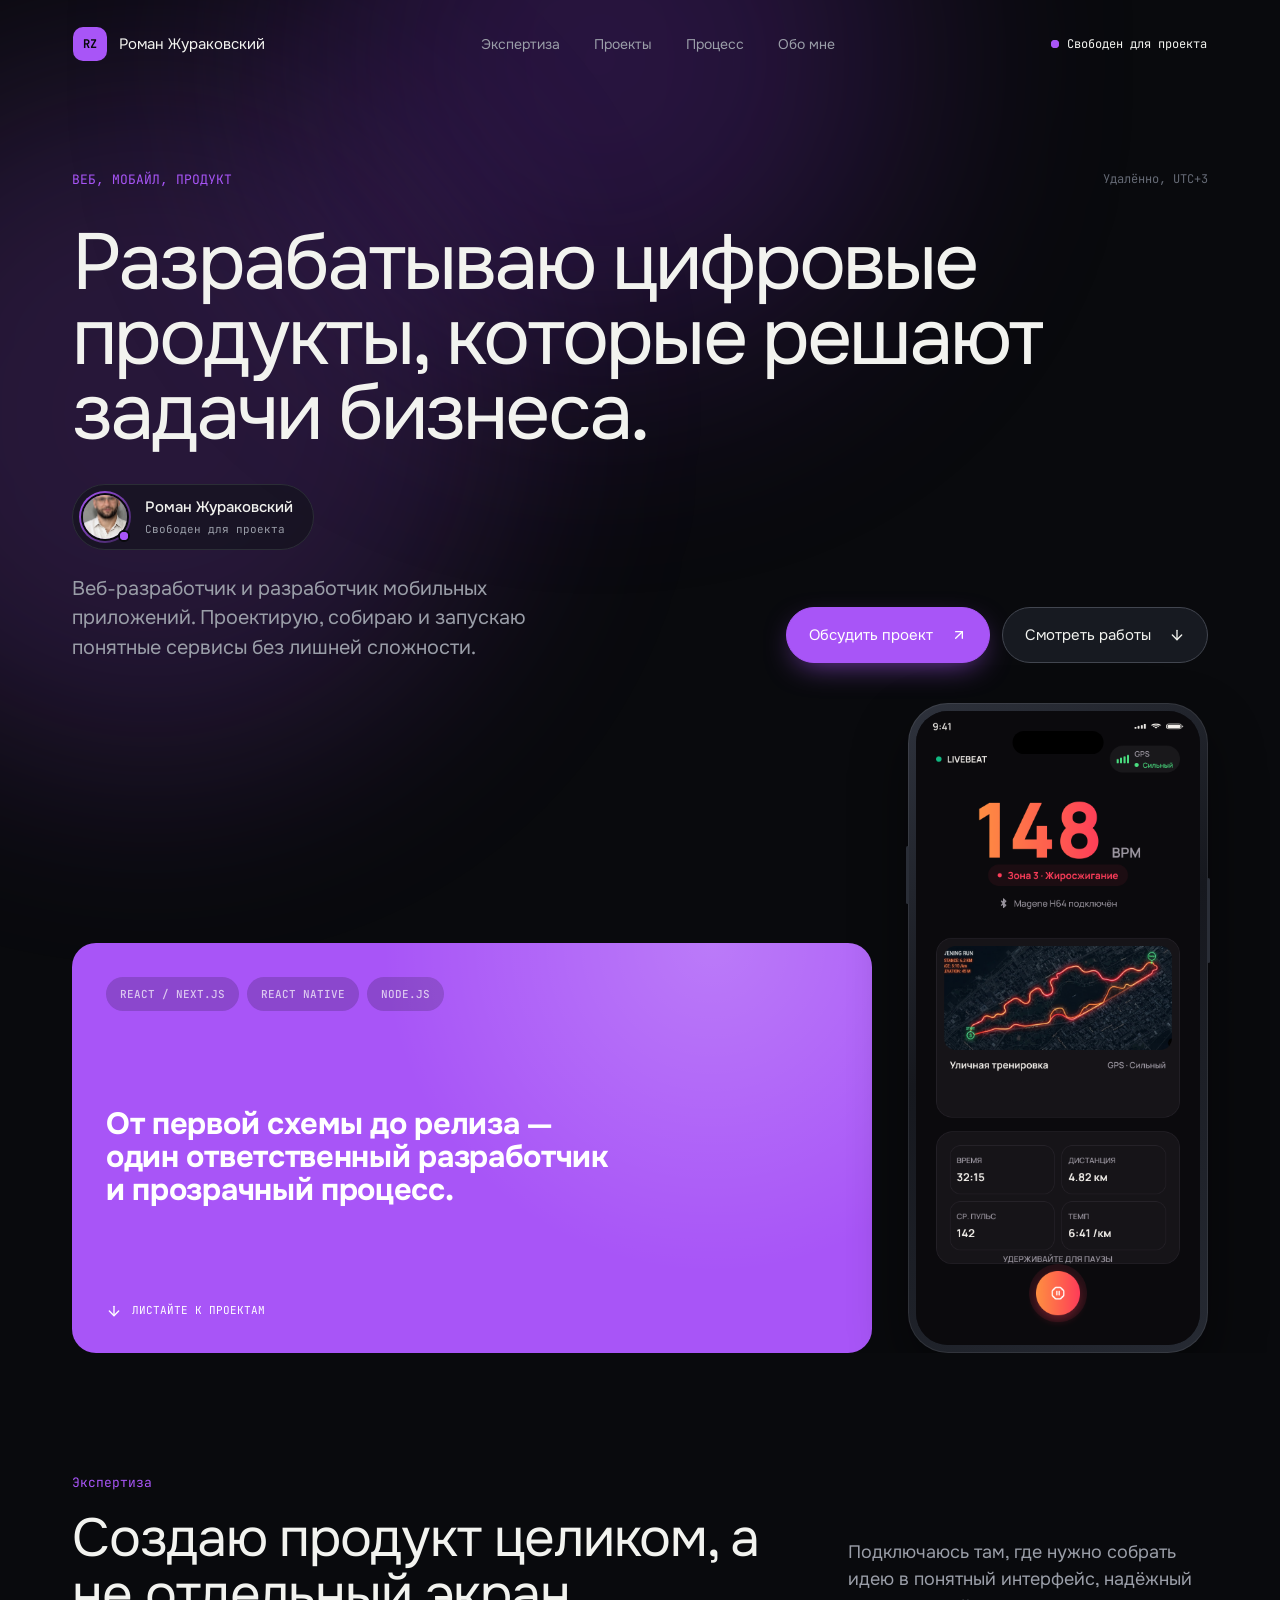
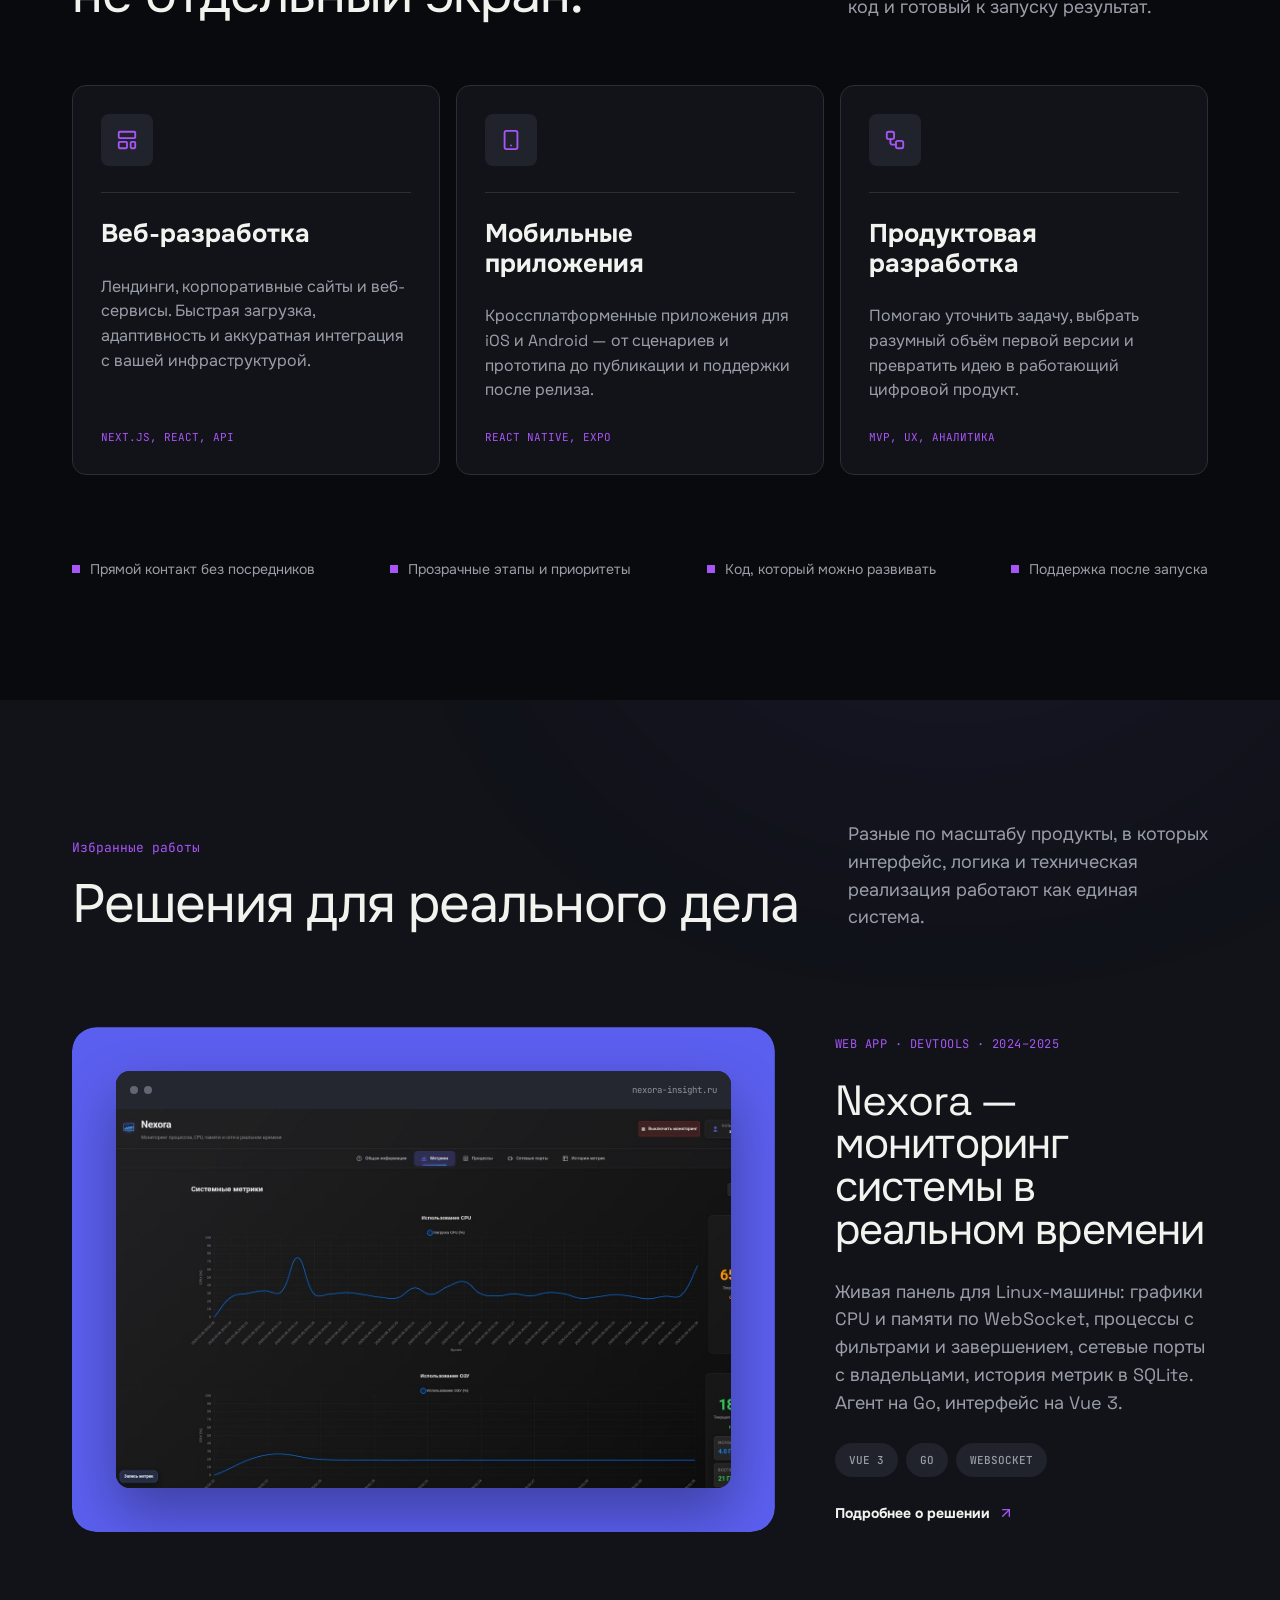
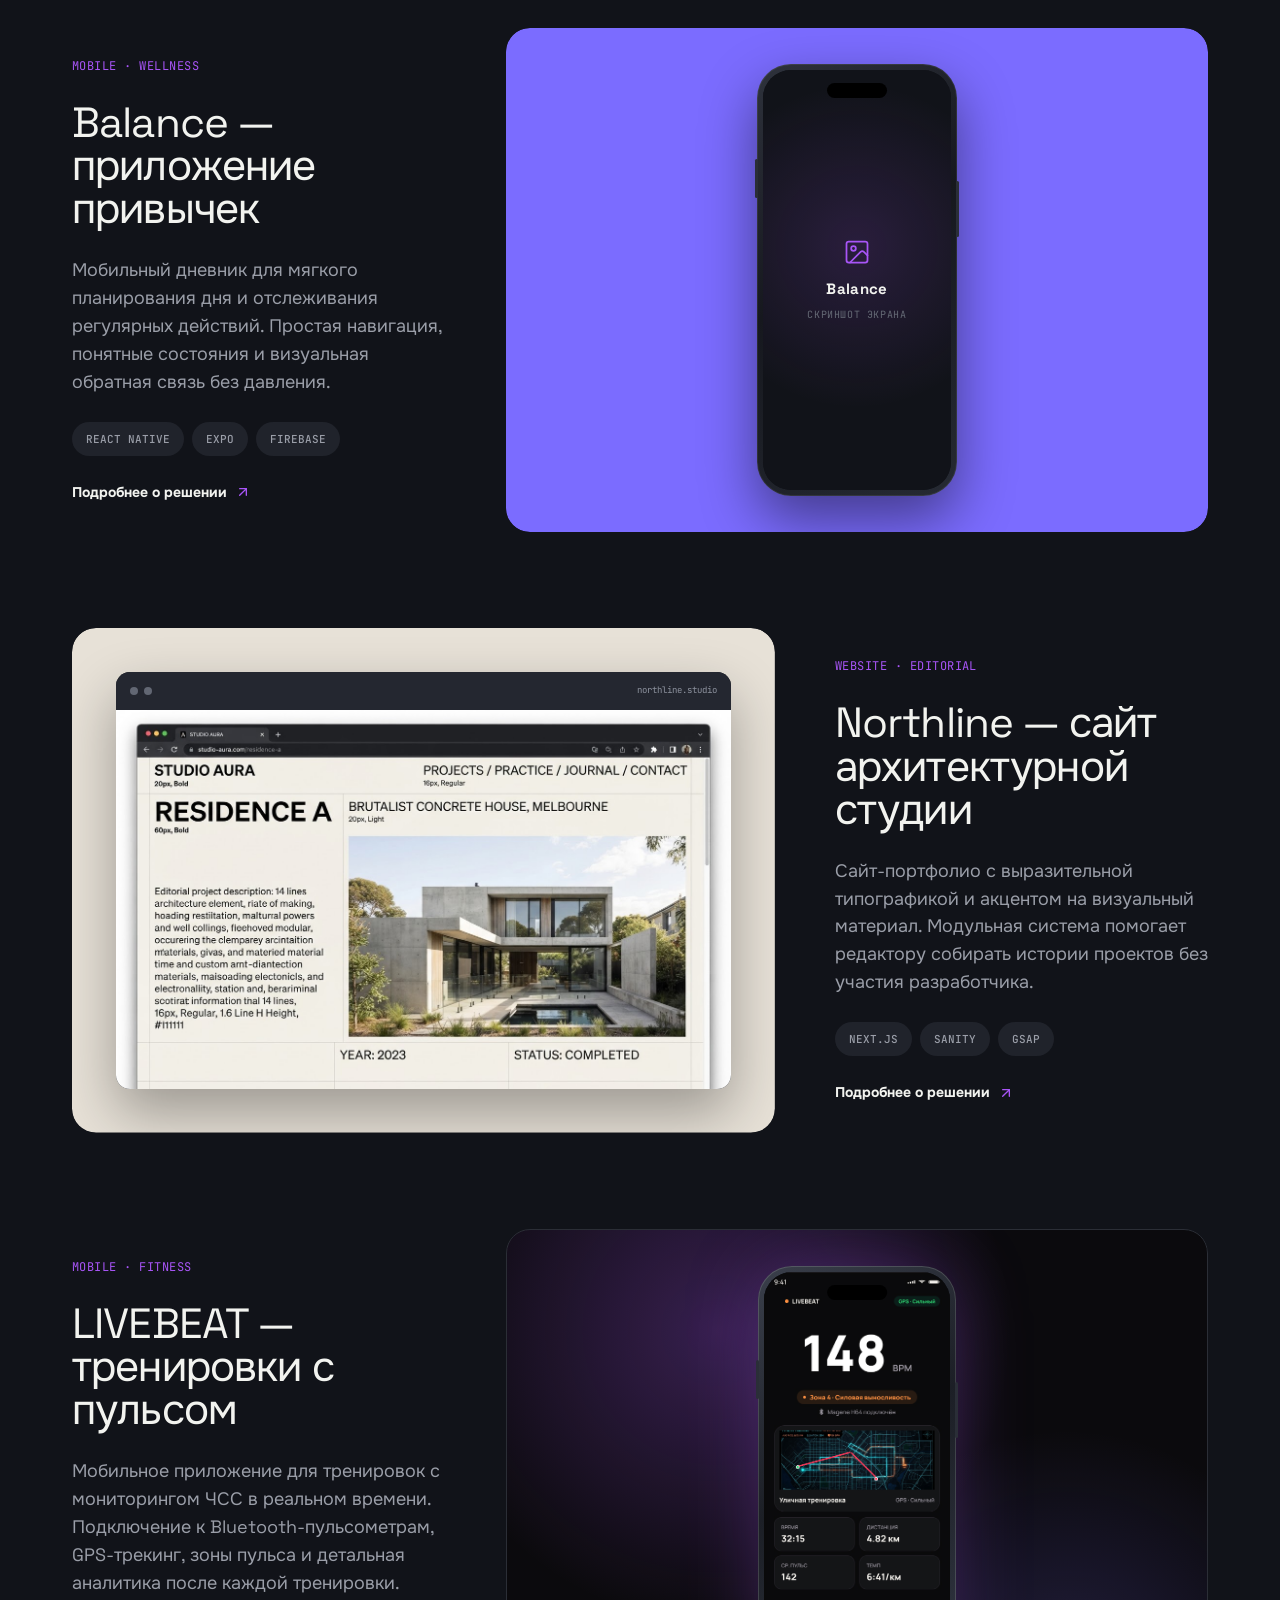
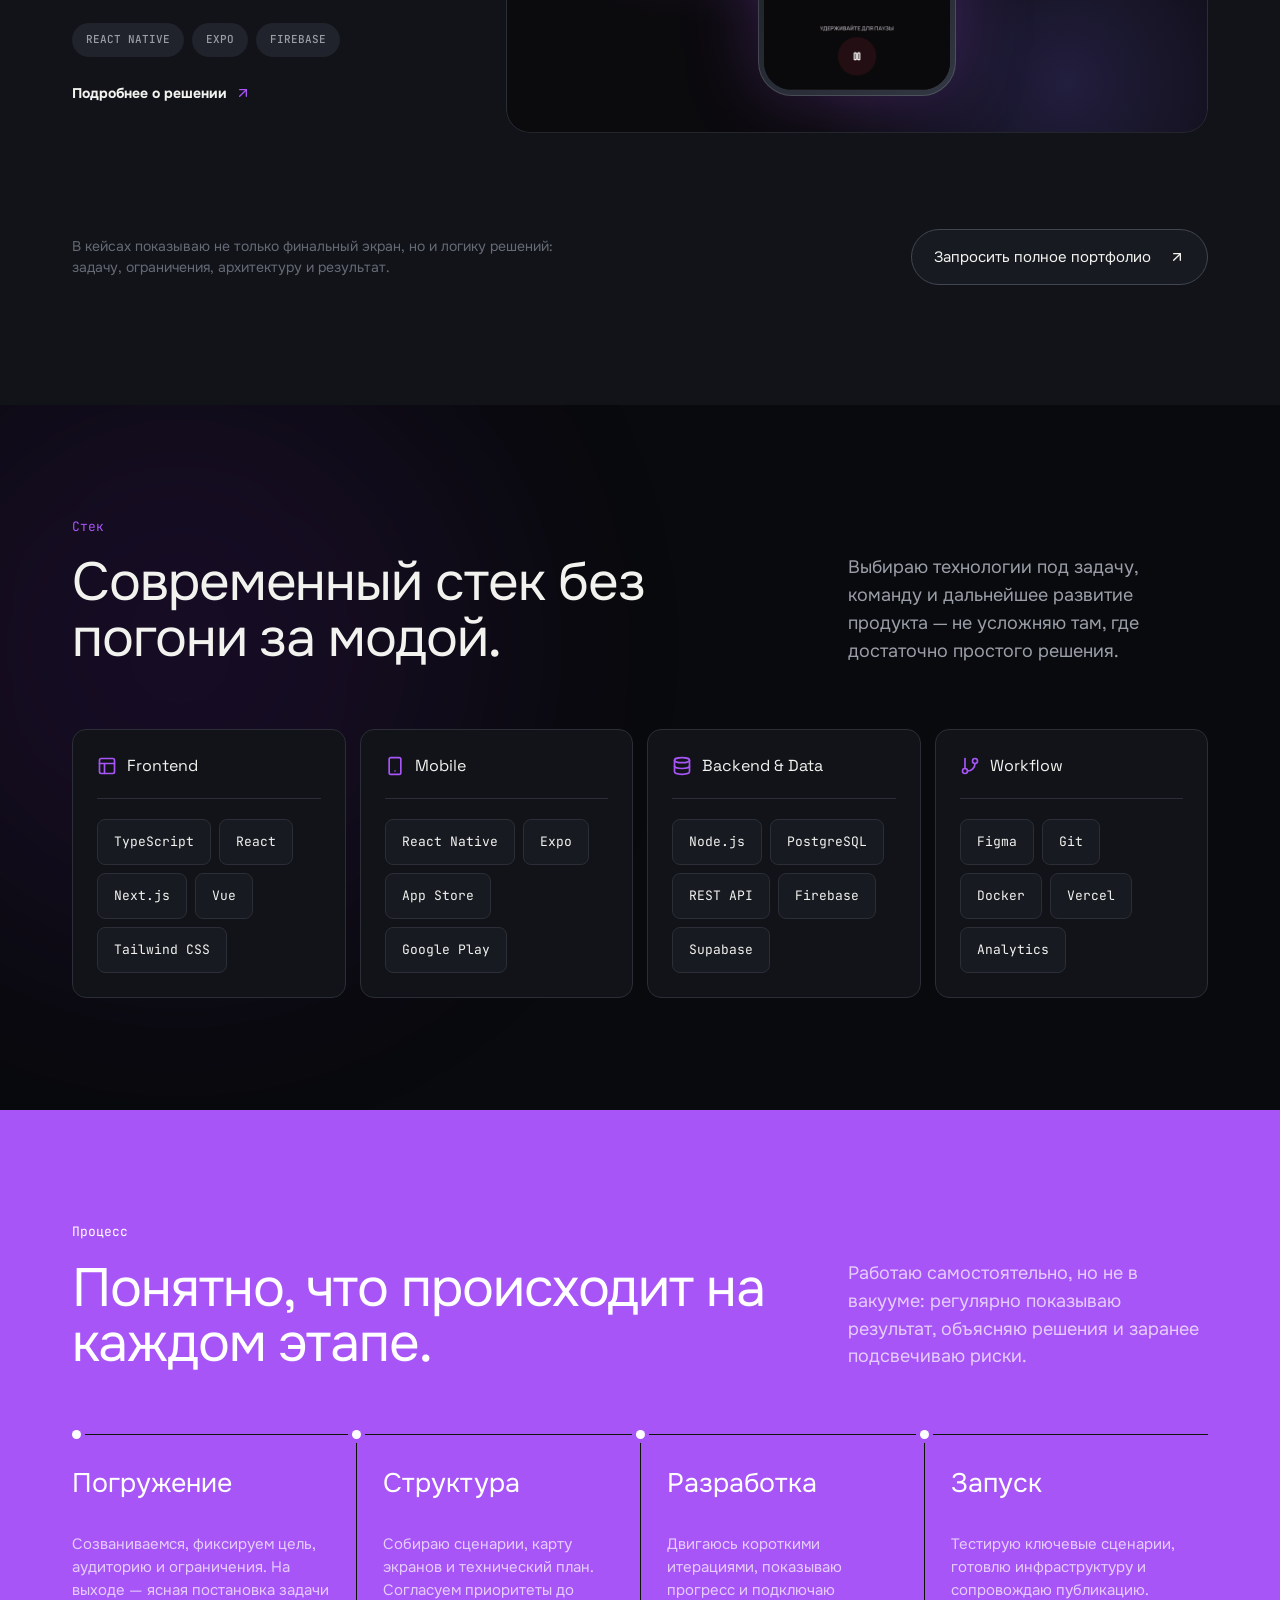
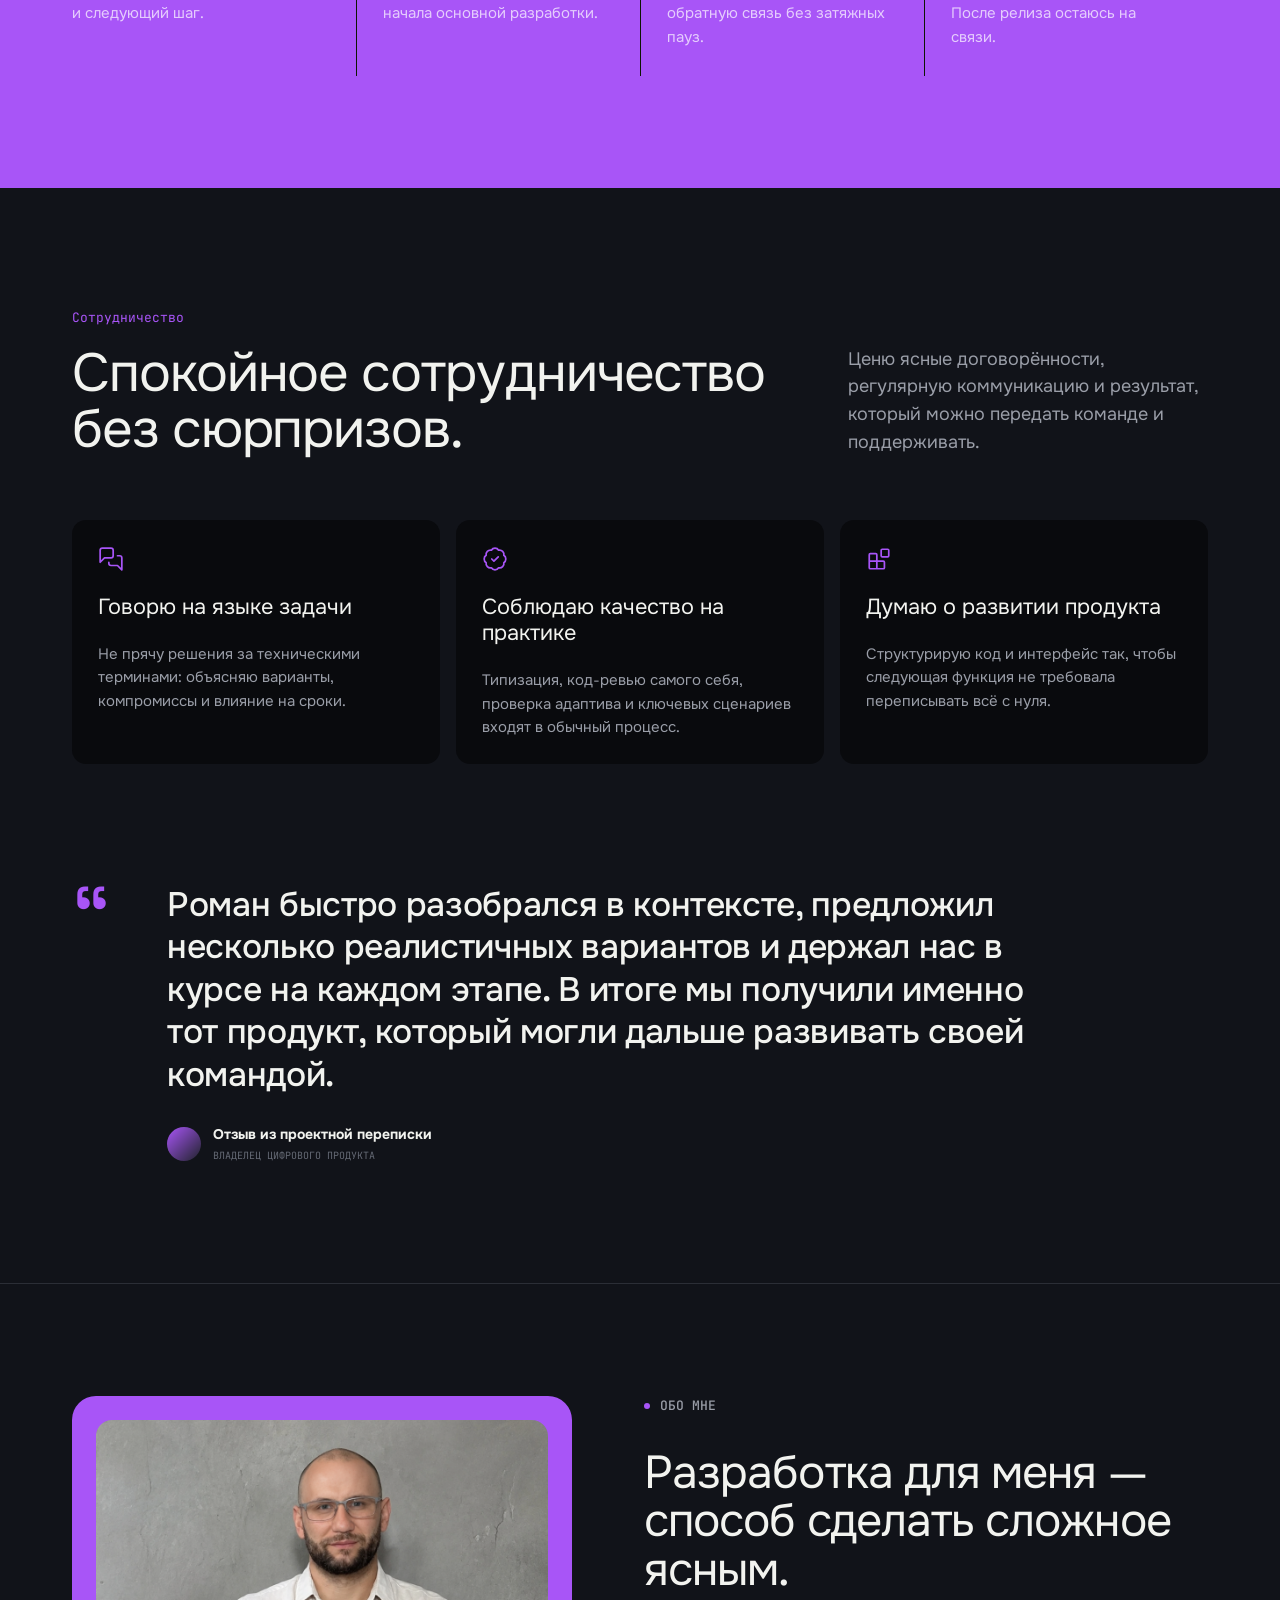
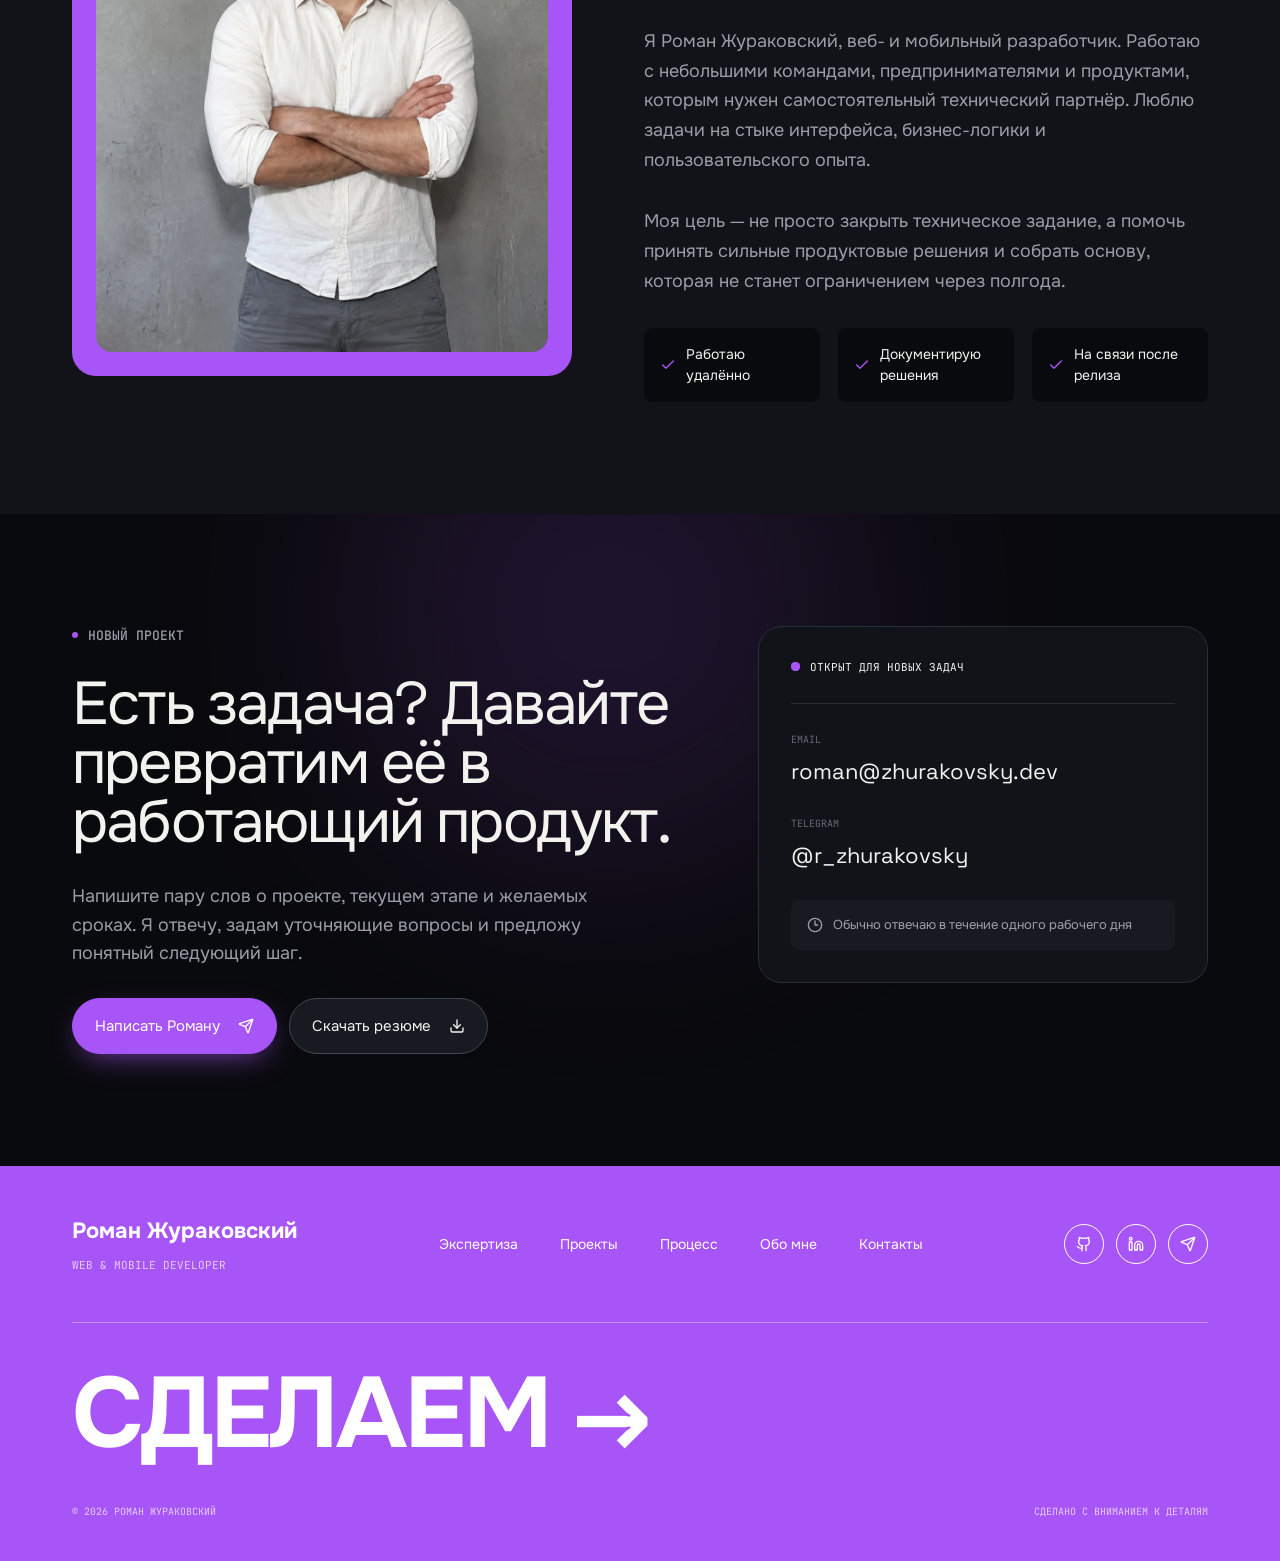
==== commit 30d1cc35: "Кейс Nexora: промо-страница и карточка на главной вместо заглушки Pulse" ====
--- a/index.html
+++ b/index.html
@@ -218,27 +218,27 @@
 
         <div class="cases">
 
-          <!-- 01 · Pulse -->
+          <!-- 01 · Nexora -->
           <article class="case reveal">
-            <div class="case__preview" style="--preview-bg: var(--accent)">
-              <div class="window">
+            <div class="case__preview" style="--preview-bg: #5B5FEF">
+              <a class="window" href="nexora.html" aria-label="Открыть кейс Nexora">
                 <div class="window__bar">
                   <span class="window__dots"><i></i><i></i></span>
-                  <span class="window__label">pulse.app</span>
+                  <span class="window__label">nexora-insight.ru</span>
                 </div>
-                <img class="window__img" src="images/case-pulse.png" alt="Интерфейс Pulse: канбан-доска проекта" width="1264" height="848" loading="lazy">
-              </div>
+                <img class="window__img" src="images/nexora/chart.jpg" alt="Nexora: графики загрузки CPU и памяти в реальном времени" width="1600" height="830" loading="lazy">
+              </a>
             </div>
             <div class="case__info">
-              <span class="case__meta">Web app · B2B</span>
-              <h3 class="case__title">Pulse — рабочее пространство команды</h3>
-              <p class="case__text">Интерфейс для планирования задач и фиксации решений. В фокусе — спокойная визуальная иерархия, быстрые сценарии и удобная работа с большими объёмами данных.</p>
+              <span class="case__meta">Web app · DevTools · 2024–2025</span>
+              <h3 class="case__title">Nexora — мониторинг системы в реальном времени</h3>
+              <p class="case__text">Живая панель для Linux-машины: графики CPU и памяти по WebSocket, процессы с фильтрами и завершением, сетевые порты с владельцами, история метрик в SQLite. Агент на Go, интерфейс на Vue 3.</p>
               <ul class="tags">
-                <li class="tag">NEXT.JS</li>
-                <li class="tag">TYPESCRIPT</li>
-                <li class="tag">POSTGRESQL</li>
+                <li class="tag">VUE 3</li>
+                <li class="tag">GO</li>
+                <li class="tag">WEBSOCKET</li>
               </ul>
-              <a class="link-arrow" href="#">Подробнее о решении <svg class="icon"><use href="#i-arrow-up-right"/></svg></a>
+              <a class="link-arrow" href="nexora.html">Подробнее о решении <svg class="icon"><use href="#i-arrow-up-right"/></svg></a>
             </div>
           </article>
 
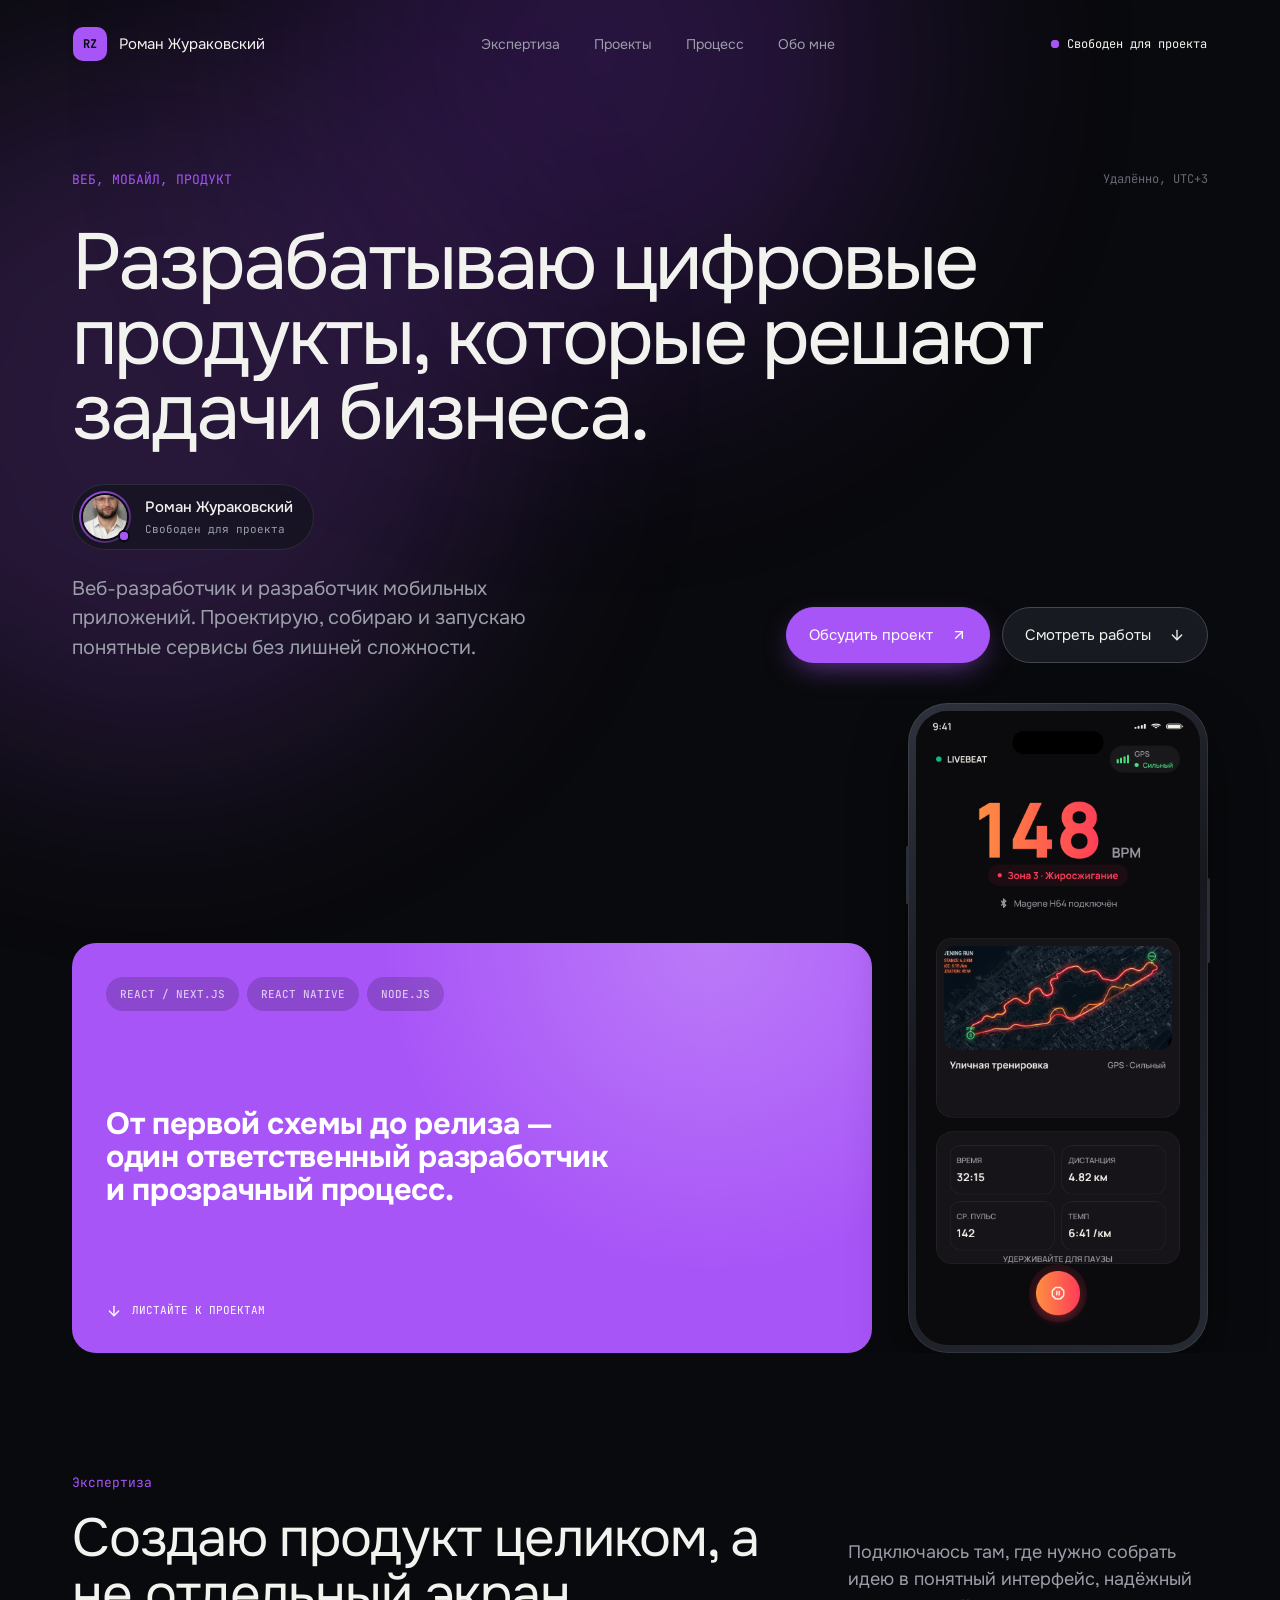
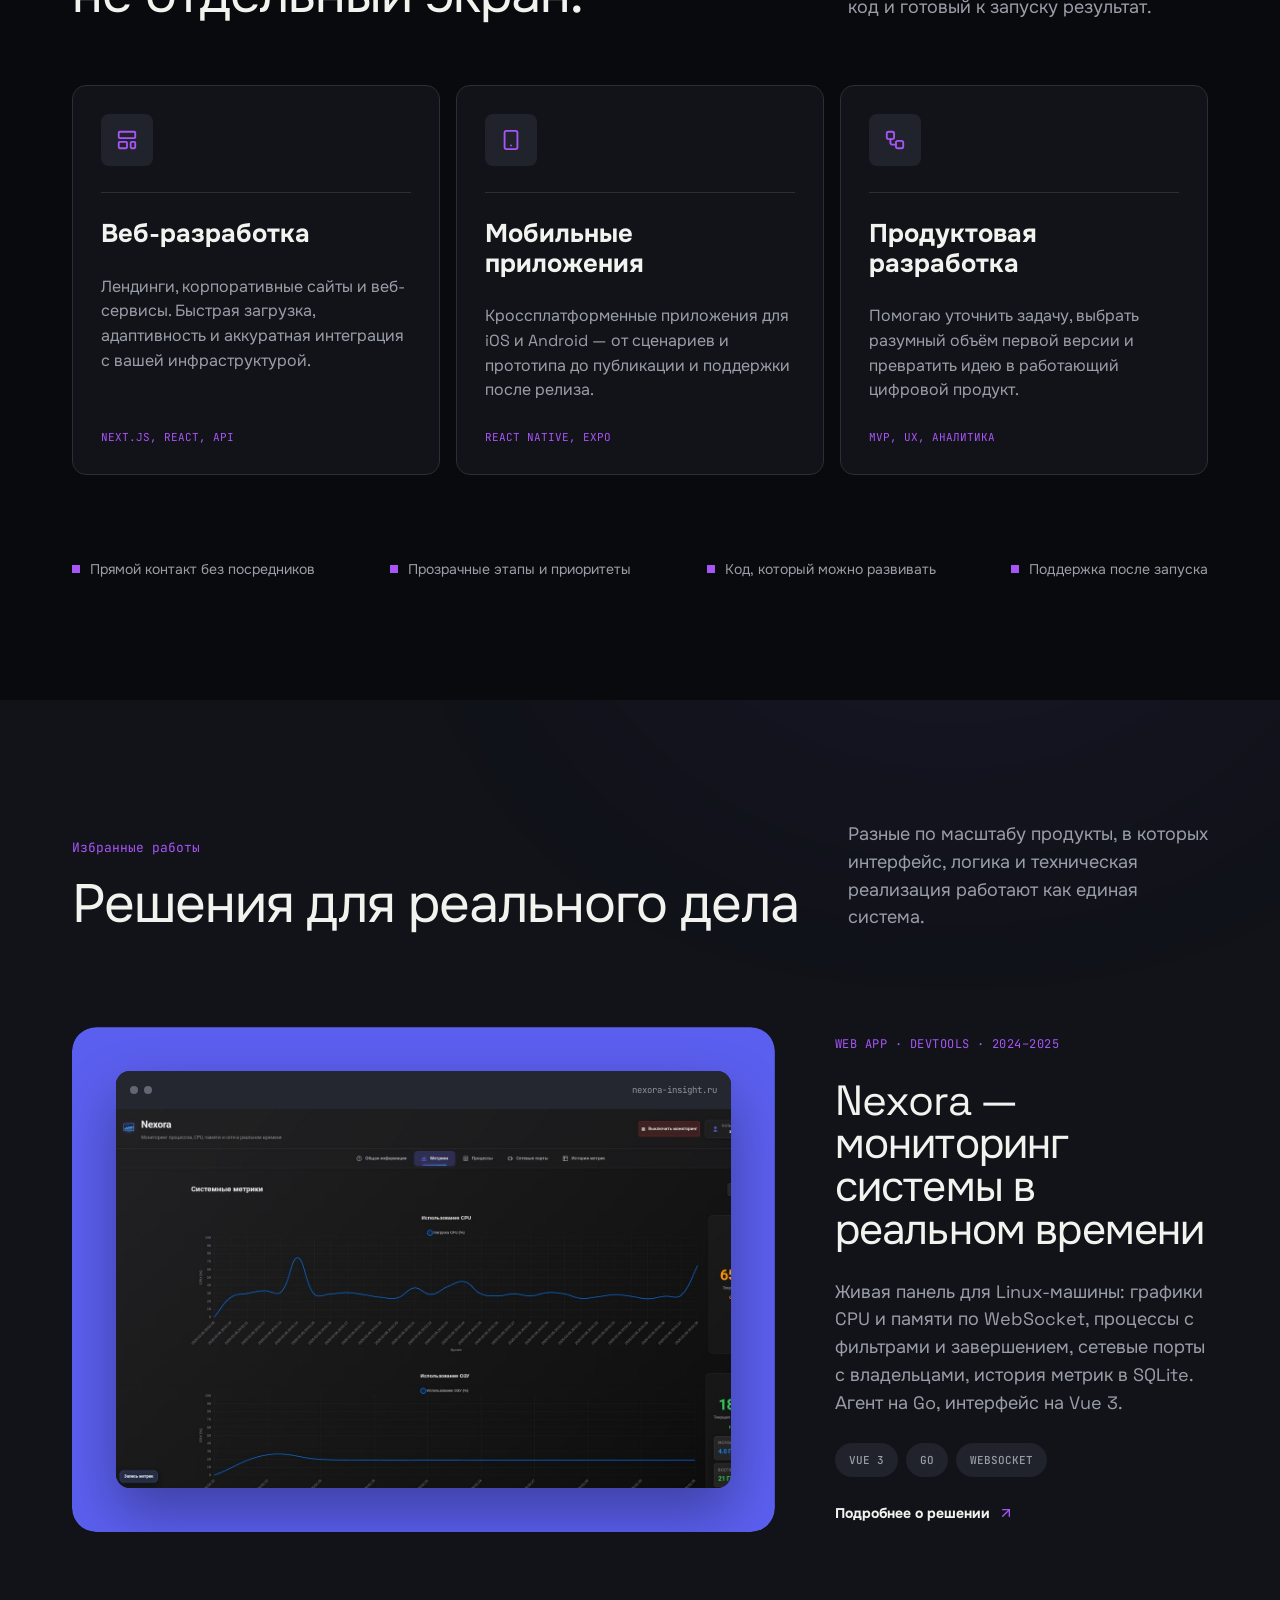
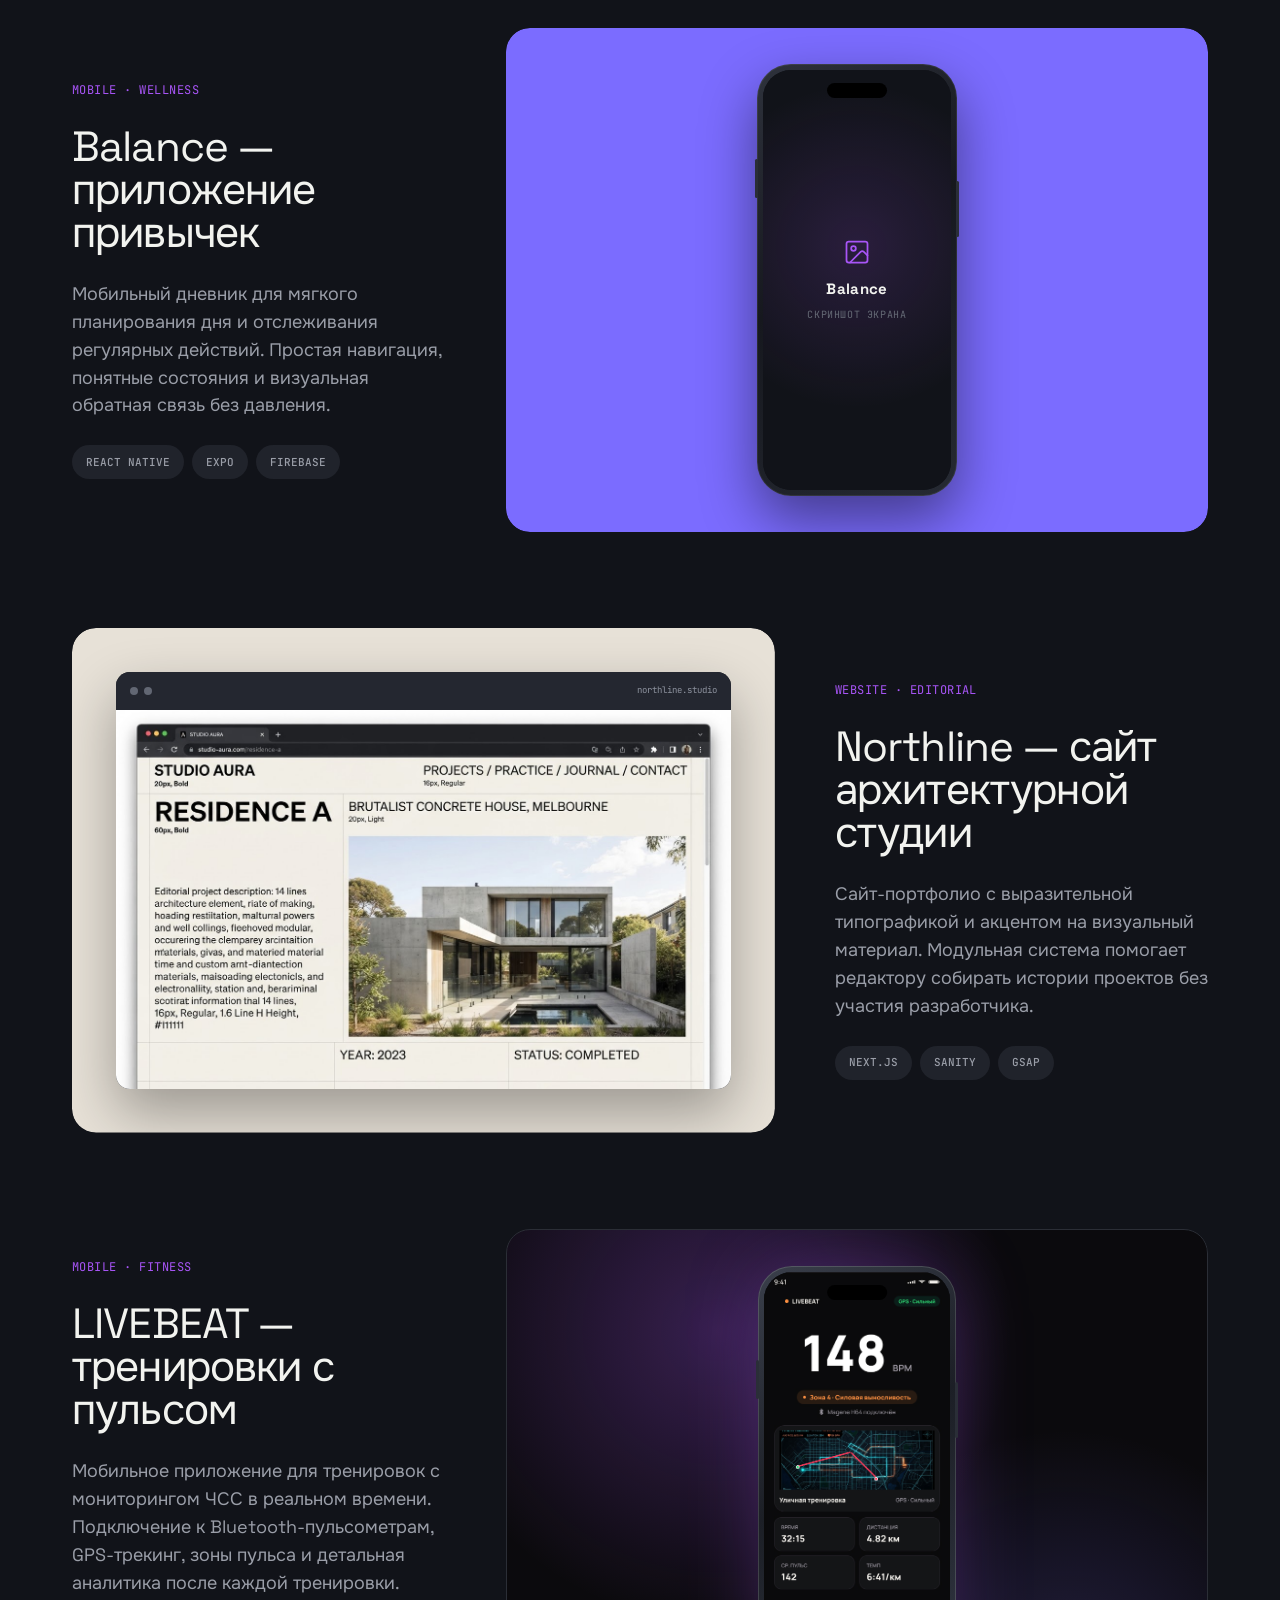
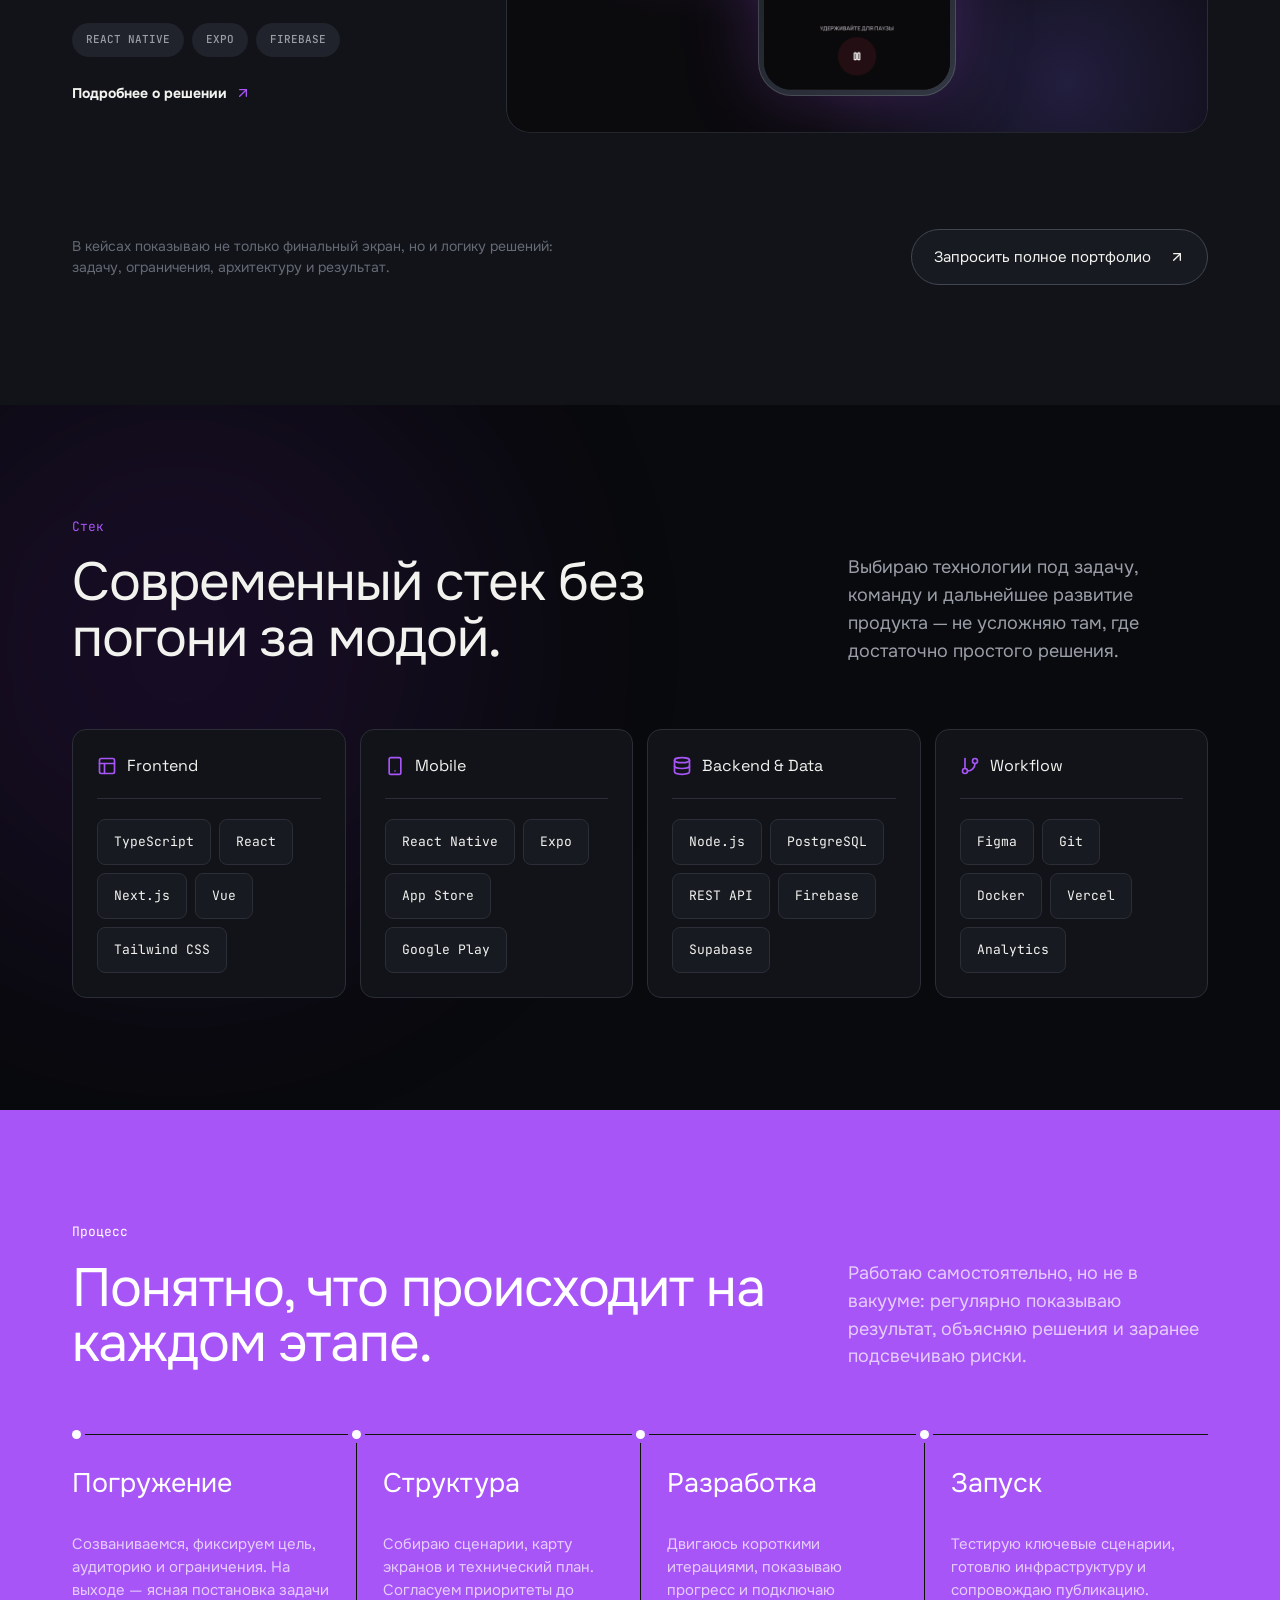
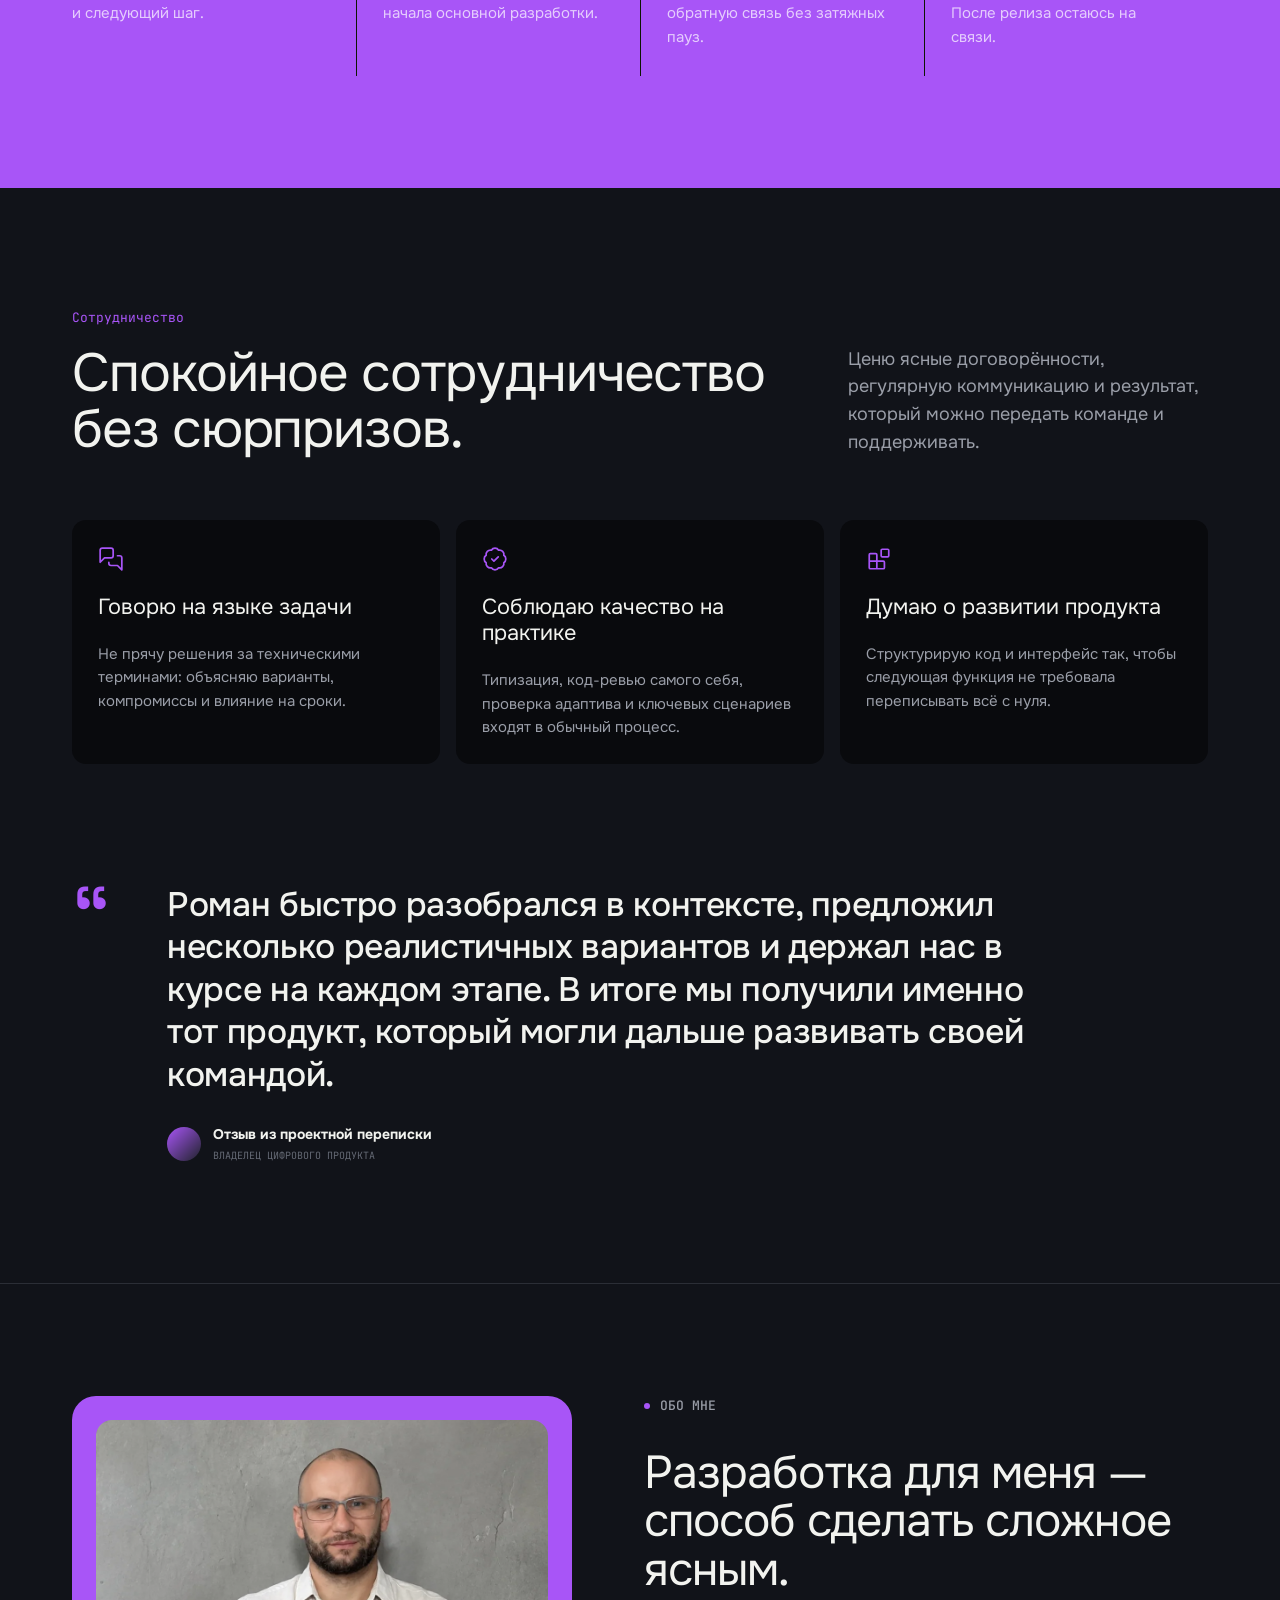
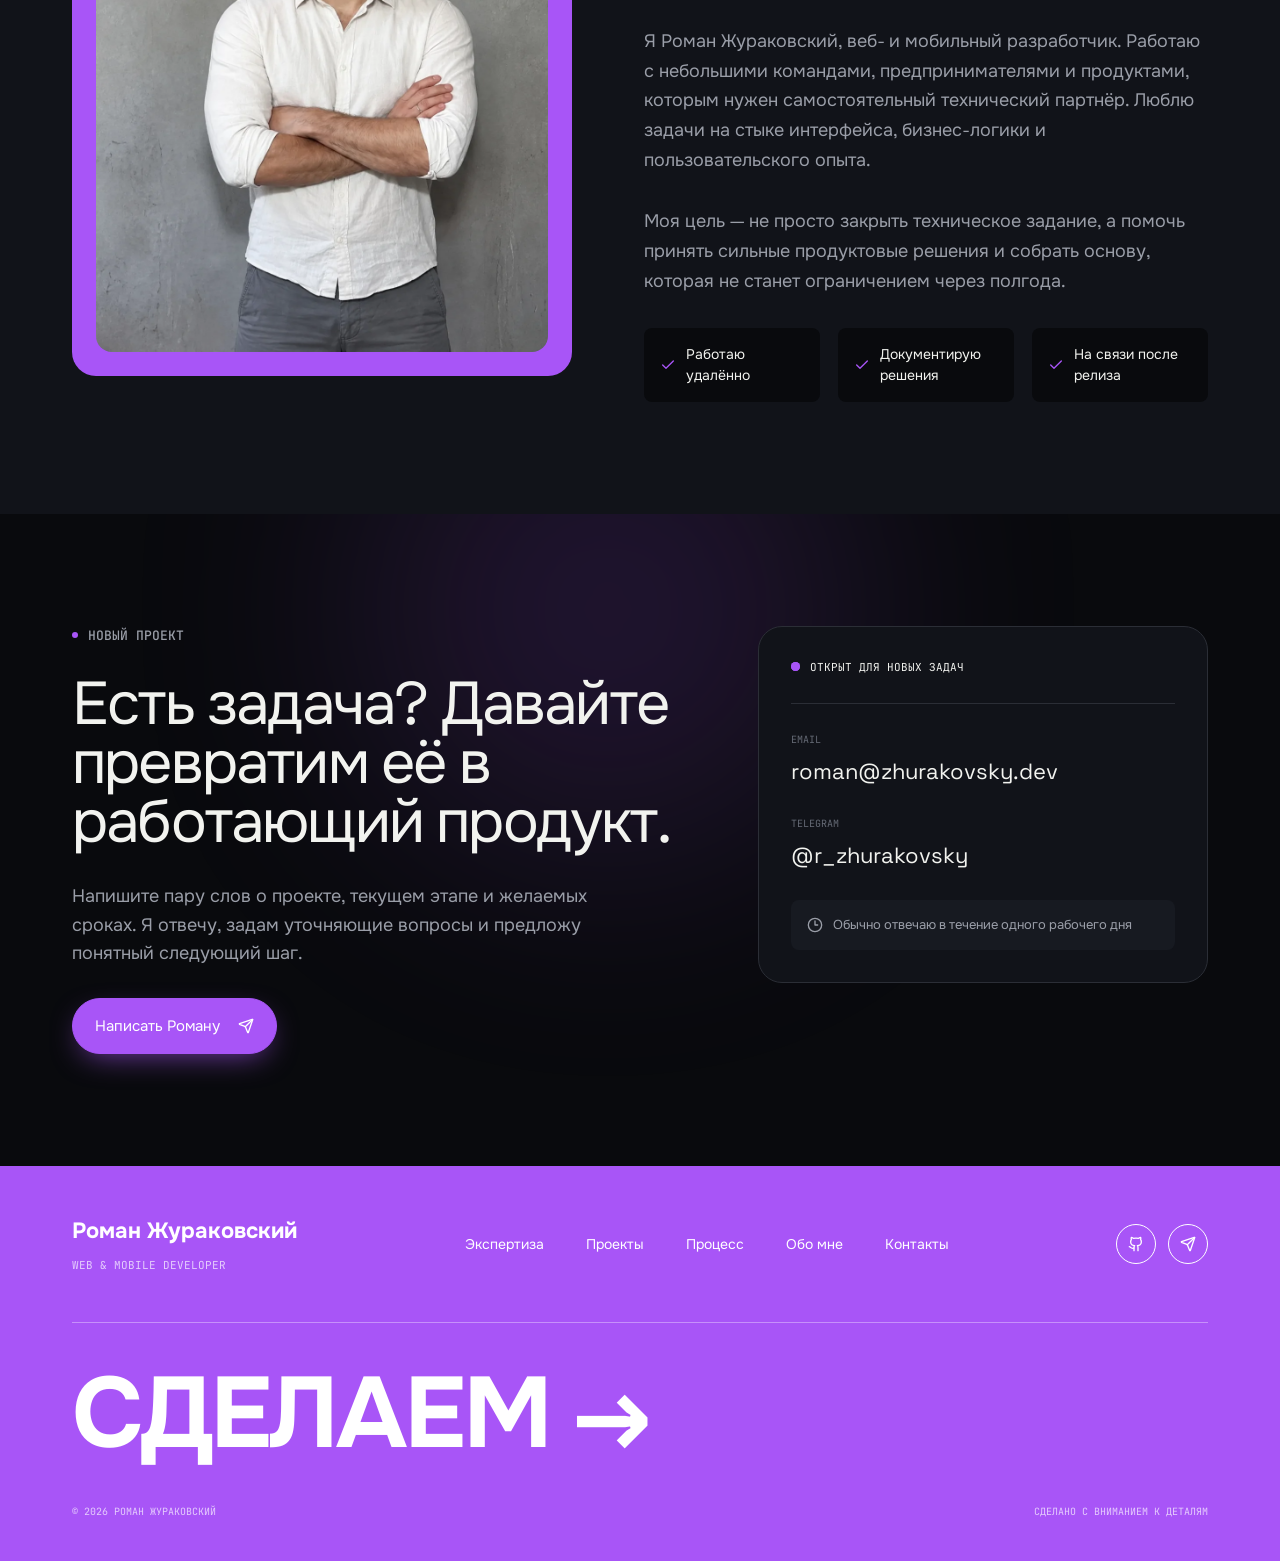
==== commit d56172d3: "Исправления по прогону: мобильная ширина LiveBeat, битые ссылки, портрет в WebP, иконка сайта и прев" ====
--- a/index.html
+++ b/index.html
@@ -6,6 +6,16 @@
   <title>Роман Жураковский — веб и мобильная разработка</title>
   <meta name="description" content="Роман Жураковский — веб-разработчик и разработчик мобильных приложений. Проектирую, собираю и запускаю понятные сервисы без лишней сложности.">
   <meta name="theme-color" content="#090A0D">
+  <link rel="icon" href="favicon.svg" type="image/svg+xml">
+  <link rel="apple-touch-icon" href="apple-touch-icon.png">
+  <link rel="canonical" href="https://romanzhurakovskiy.ru/">
+  <meta property="og:type" content="website">
+  <meta property="og:locale" content="ru_RU">
+  <meta property="og:title" content="Роман Жураковский — веб и мобильная разработка">
+  <meta property="og:description" content="Роман Жураковский — веб-разработчик и разработчик мобильных приложений. Проектирую, собираю и запускаю понятные сервисы без лишней сложности.">
+  <meta property="og:url" content="https://romanzhurakovskiy.ru/">
+  <meta property="og:image" content="https://romanzhurakovskiy.ru/images/og-cover.png">
+  <meta name="twitter:card" content="summary_large_image">
   <script>document.documentElement.classList.add('js')</script>
 
   <link rel="preconnect" href="https://fonts.googleapis.com">
@@ -108,7 +118,7 @@
           <div class="hero__intro">
             <a class="person" href="#about">
               <span class="person__photo">
-                <span class="person__crop"><img src="images/portrait.png" alt="" width="1212" height="1212"></span>
+                <span class="person__crop"><img src="images/portrait-md.webp" alt="" width="720" height="720" decoding="async"></span>
                 <span class="status__dot person__dot"></span>
               </span>
               <span class="person__text">
@@ -269,7 +279,6 @@
                 <li class="tag">EXPO</li>
                 <li class="tag">FIREBASE</li>
               </ul>
-              <a class="link-arrow" href="#">Подробнее о решении <svg class="icon"><use href="#i-arrow-up-right"/></svg></a>
             </div>
           </article>
 
@@ -293,7 +302,6 @@
                 <li class="tag">SANITY</li>
                 <li class="tag">GSAP</li>
               </ul>
-              <a class="link-arrow" href="#">Подробнее о решении <svg class="icon"><use href="#i-arrow-up-right"/></svg></a>
             </div>
           </article>
 
@@ -462,7 +470,7 @@
     <section class="section section--surface about" id="about">
       <div class="container about__inner">
         <div class="about__photo reveal">
-          <img src="images/portrait.png" alt="Роман Жураковский" width="1212" height="1212" loading="lazy">
+          <img src="images/portrait.webp" alt="Роман Жураковский" width="1212" height="1212" loading="lazy" decoding="async">
         </div>
 
         <div class="about__story reveal">
@@ -493,10 +501,6 @@
               Написать Роману
               <svg class="icon"><use href="#i-send"/></svg>
             </a>
-            <a class="btn btn--secondary" href="resume.pdf" download>
-              Скачать резюме
-              <svg class="icon"><use href="#i-download"/></svg>
-            </a>
           </div>
         </div>
 
@@ -538,8 +542,7 @@
           <a href="#contacts">Контакты</a>
         </nav>
         <div class="footer__socials">
-          <a href="https://github.com/" target="_blank" rel="noopener" aria-label="GitHub"><svg class="icon"><use href="#i-github"/></svg></a>
-          <a href="https://www.linkedin.com/" target="_blank" rel="noopener" aria-label="LinkedIn"><svg class="icon"><use href="#i-linkedin"/></svg></a>
+          <a href="https://github.com/RZhurakovskiy" target="_blank" rel="noopener" aria-label="GitHub"><svg class="icon"><use href="#i-github"/></svg></a>
           <a href="https://t.me/r_zhurakovsky" target="_blank" rel="noopener" aria-label="Telegram"><svg class="icon"><use href="#i-send"/></svg></a>
         </div>
       </div>
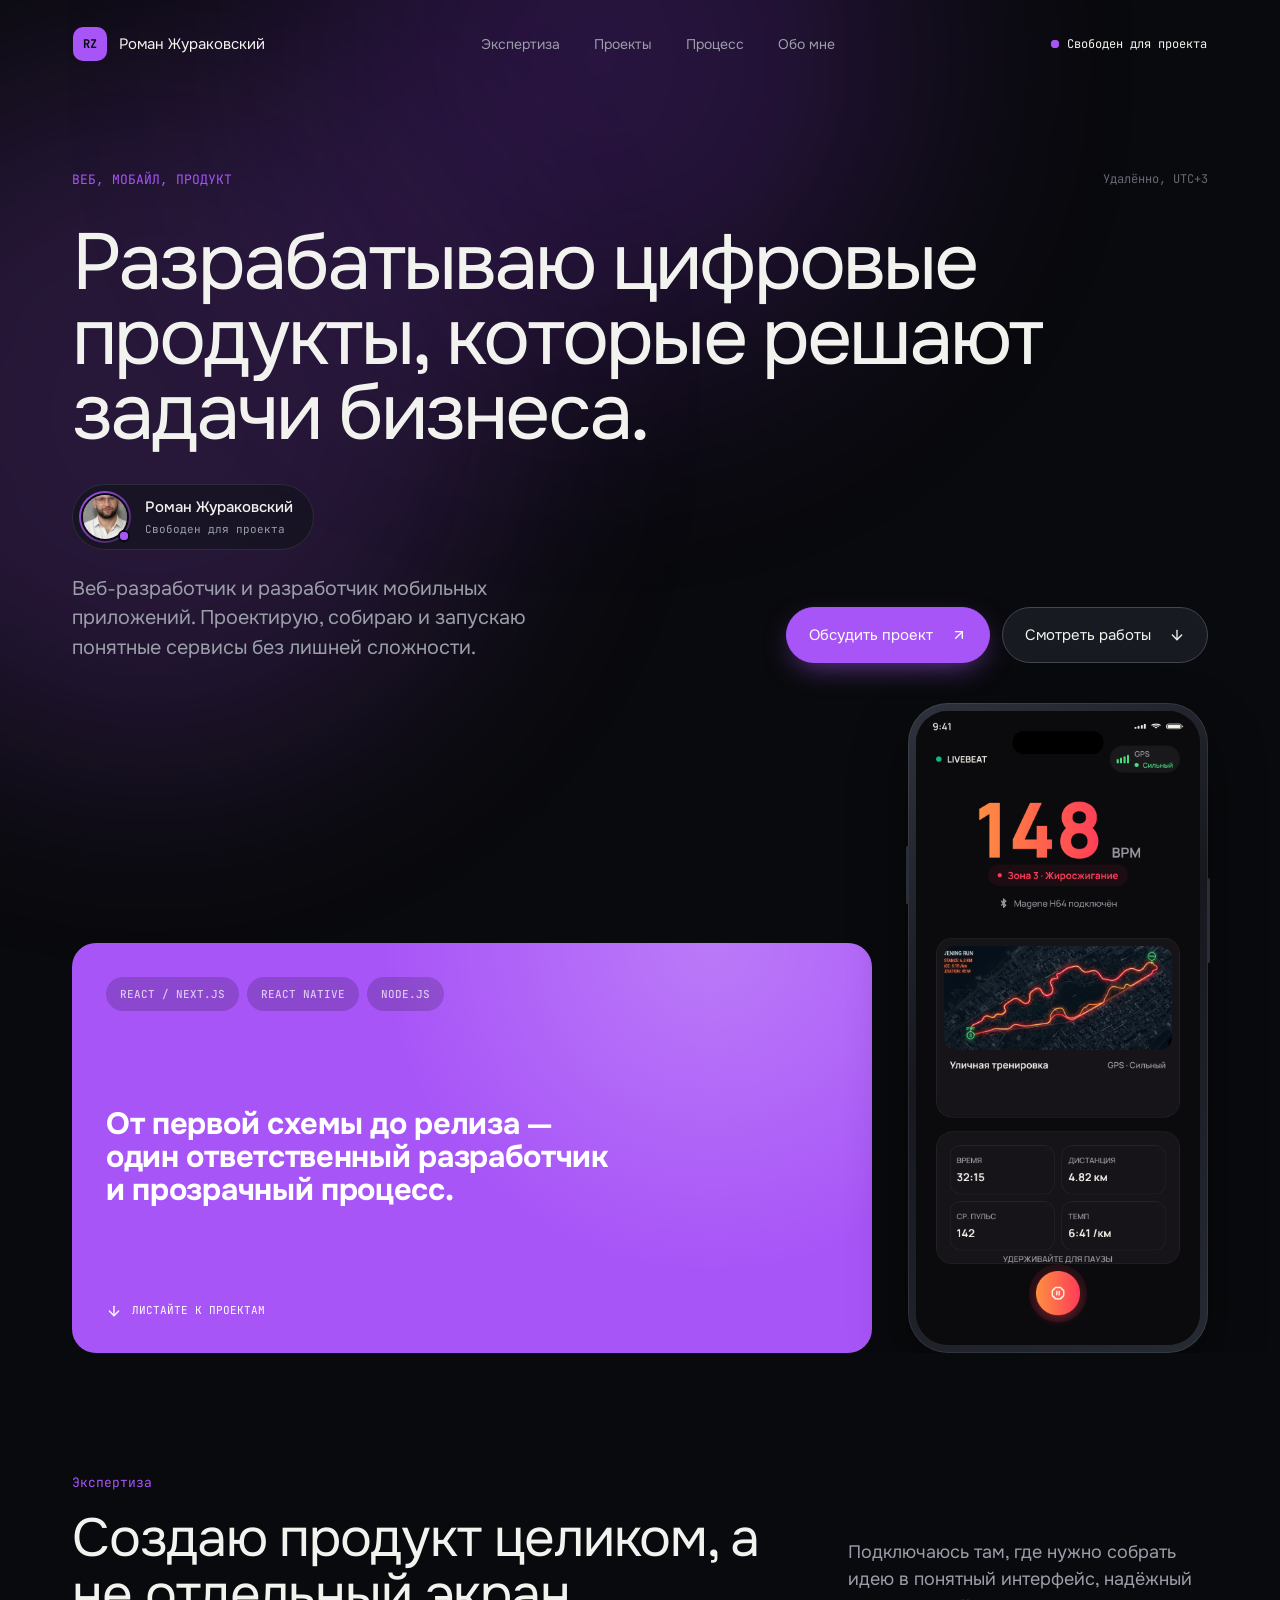
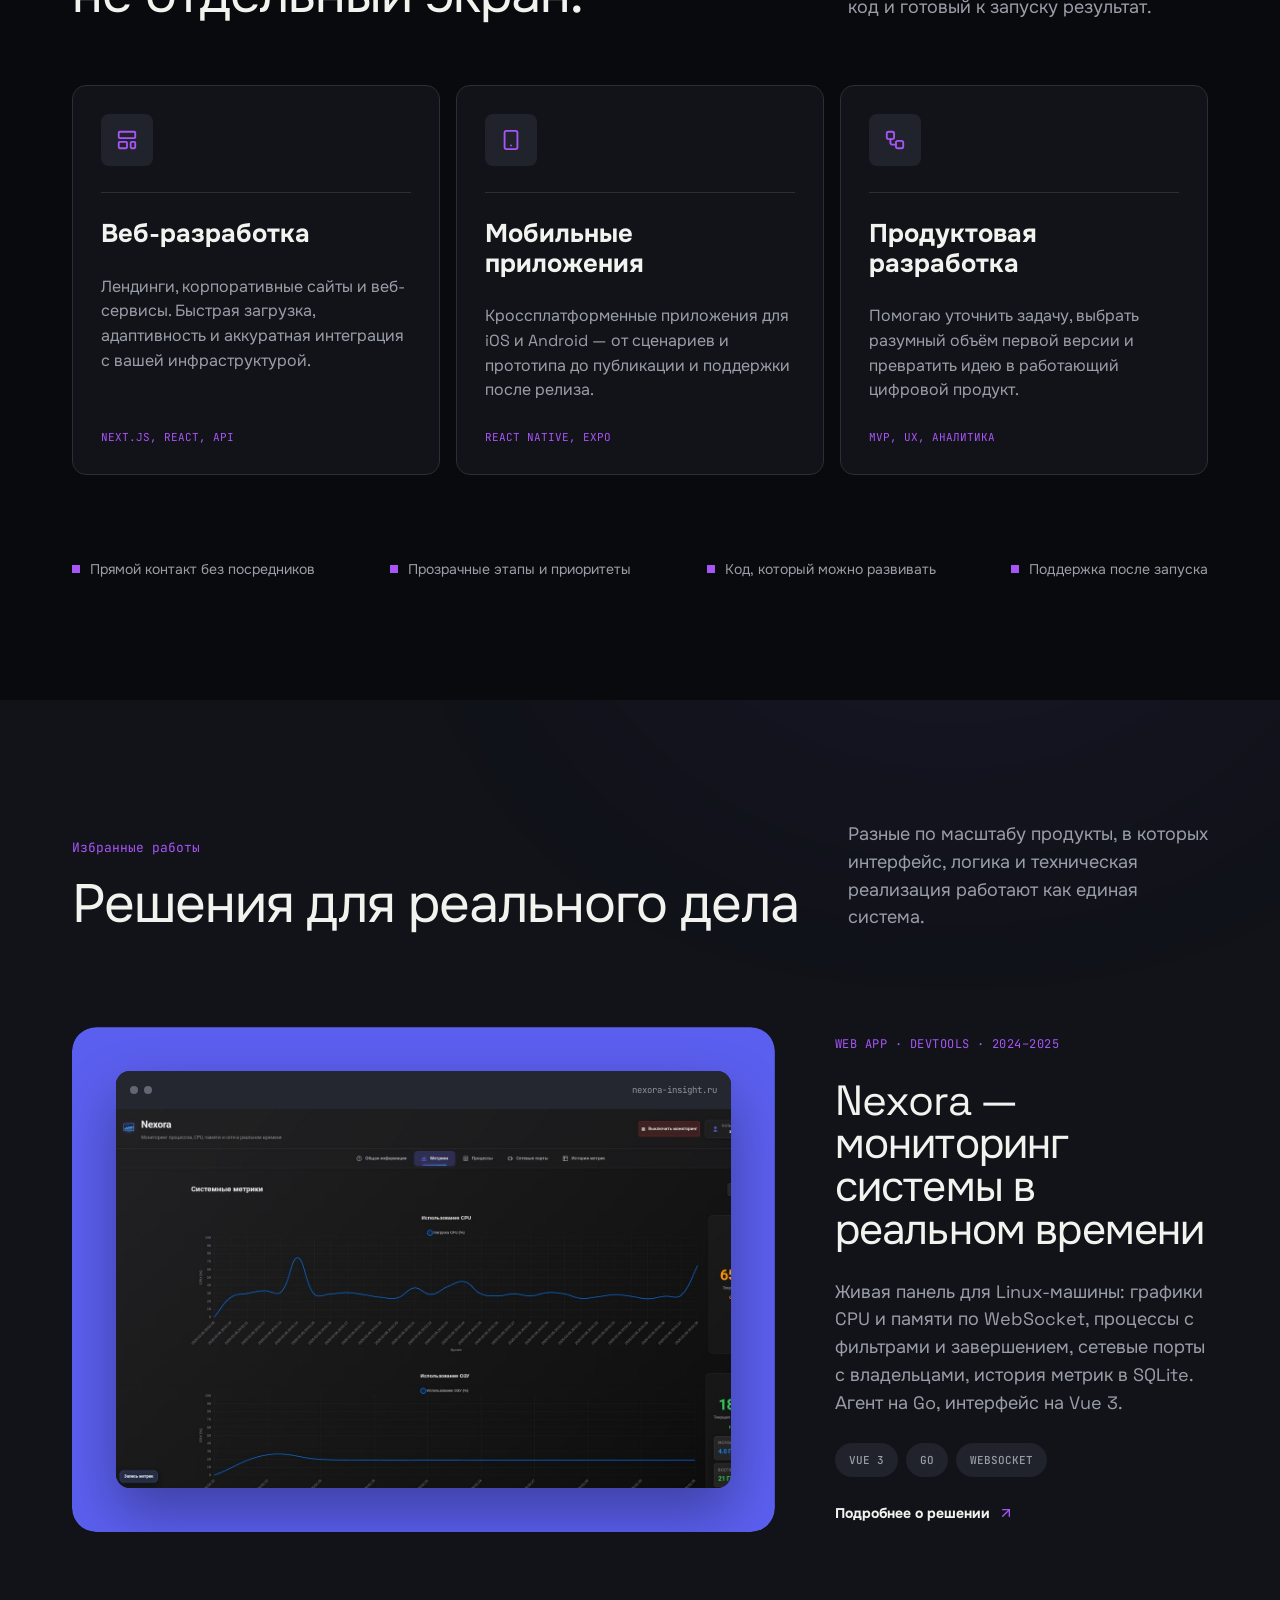
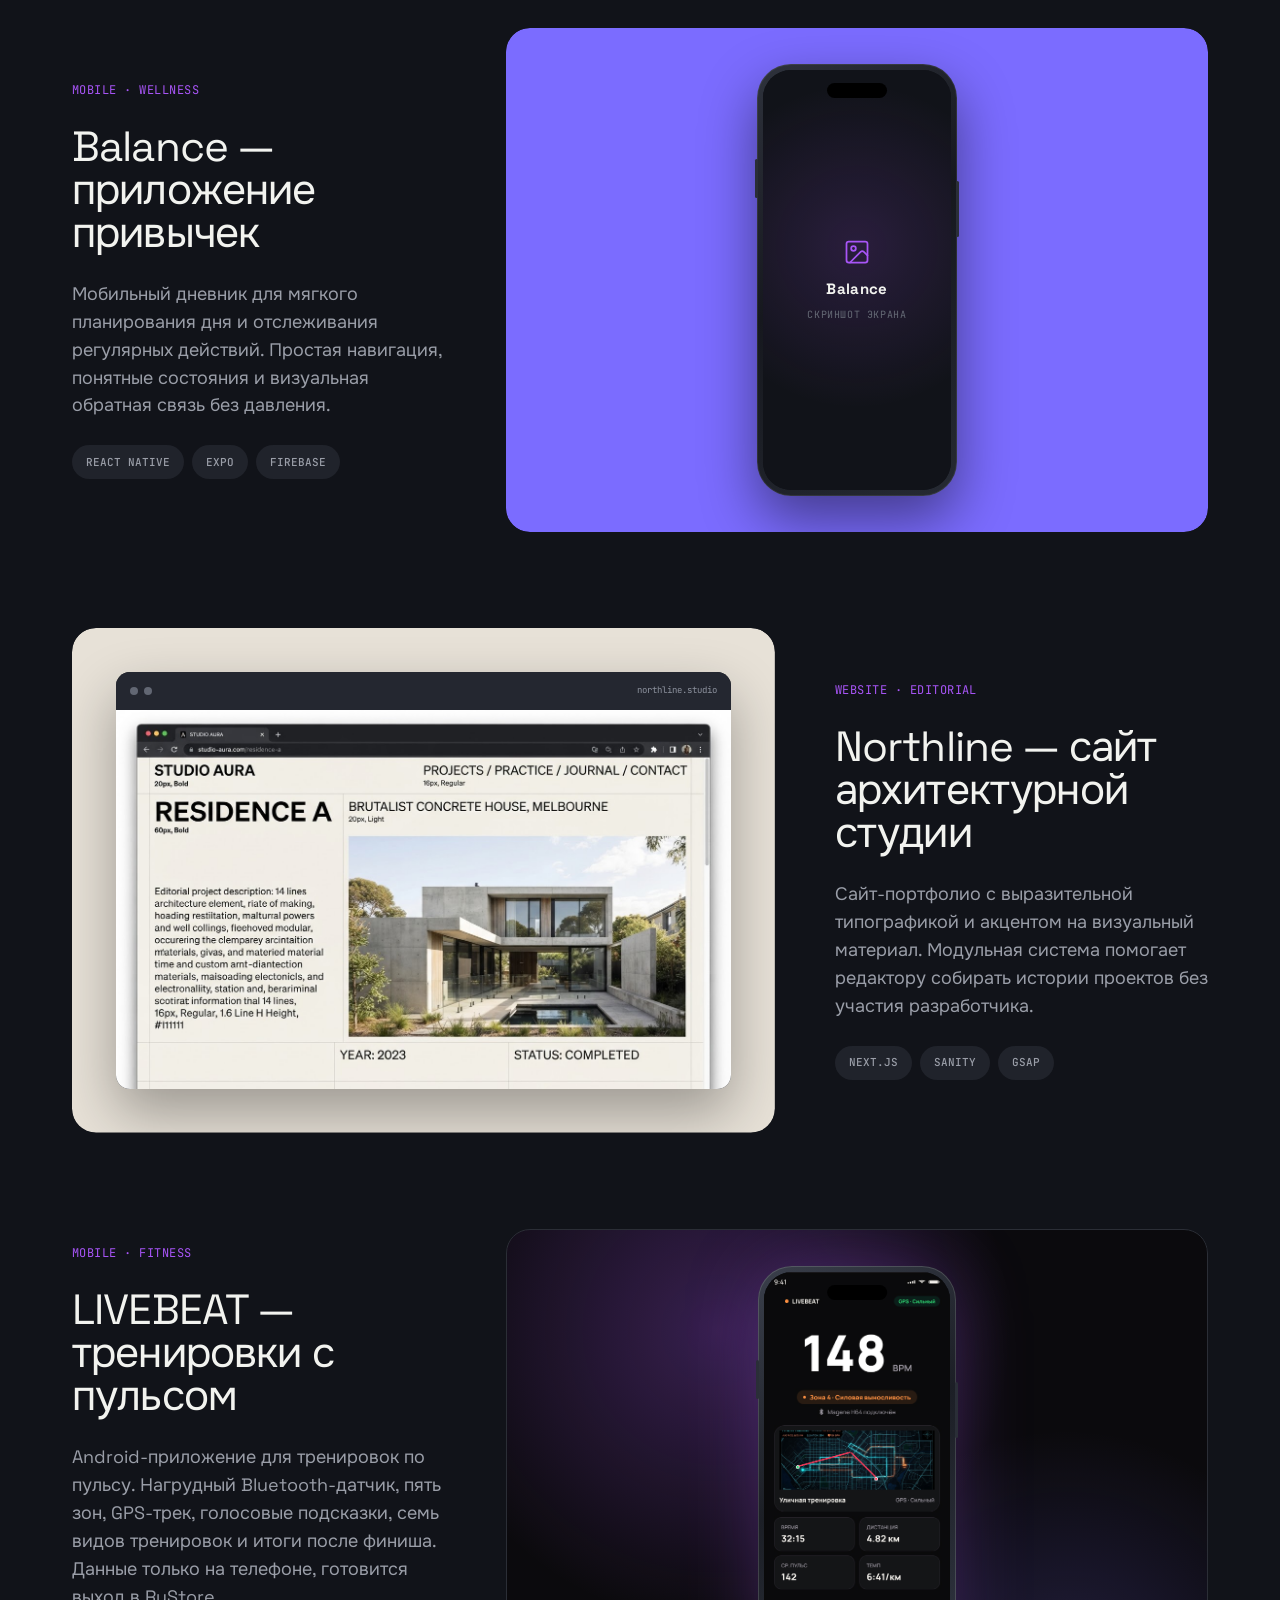
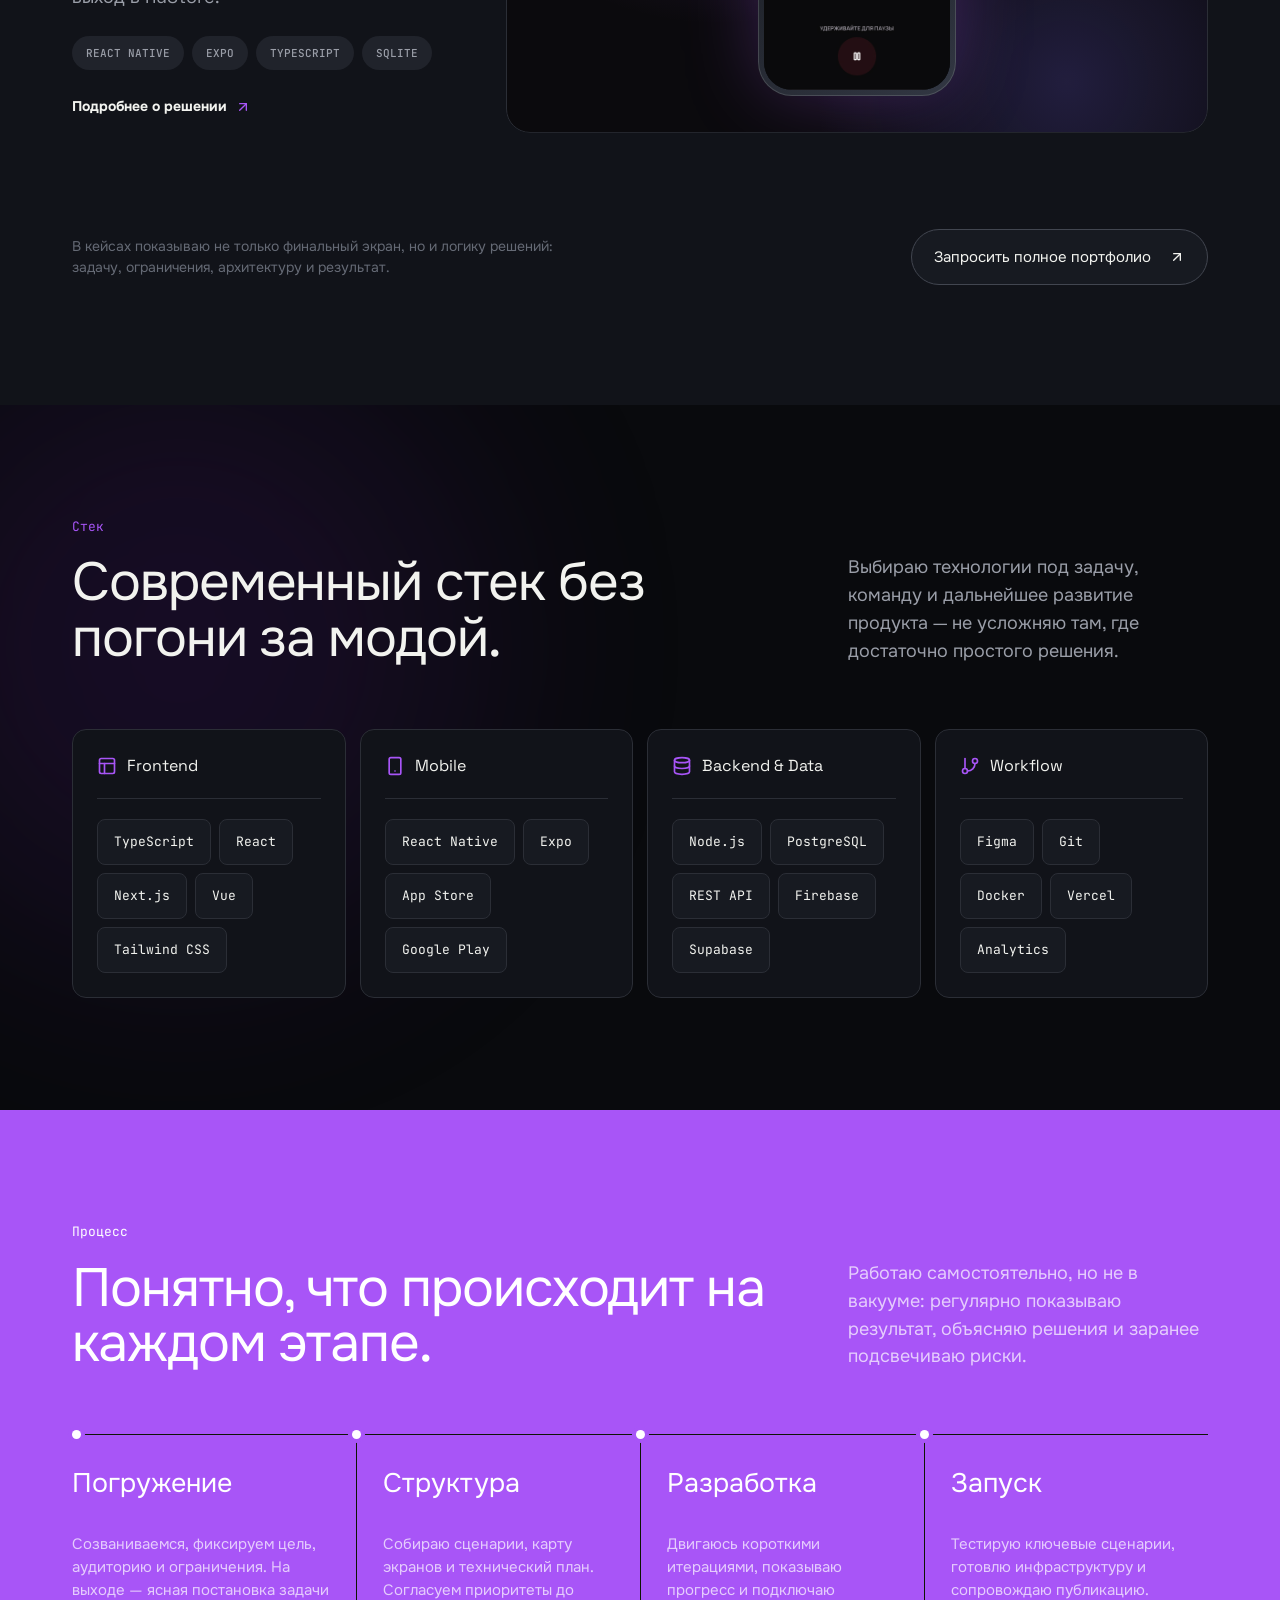
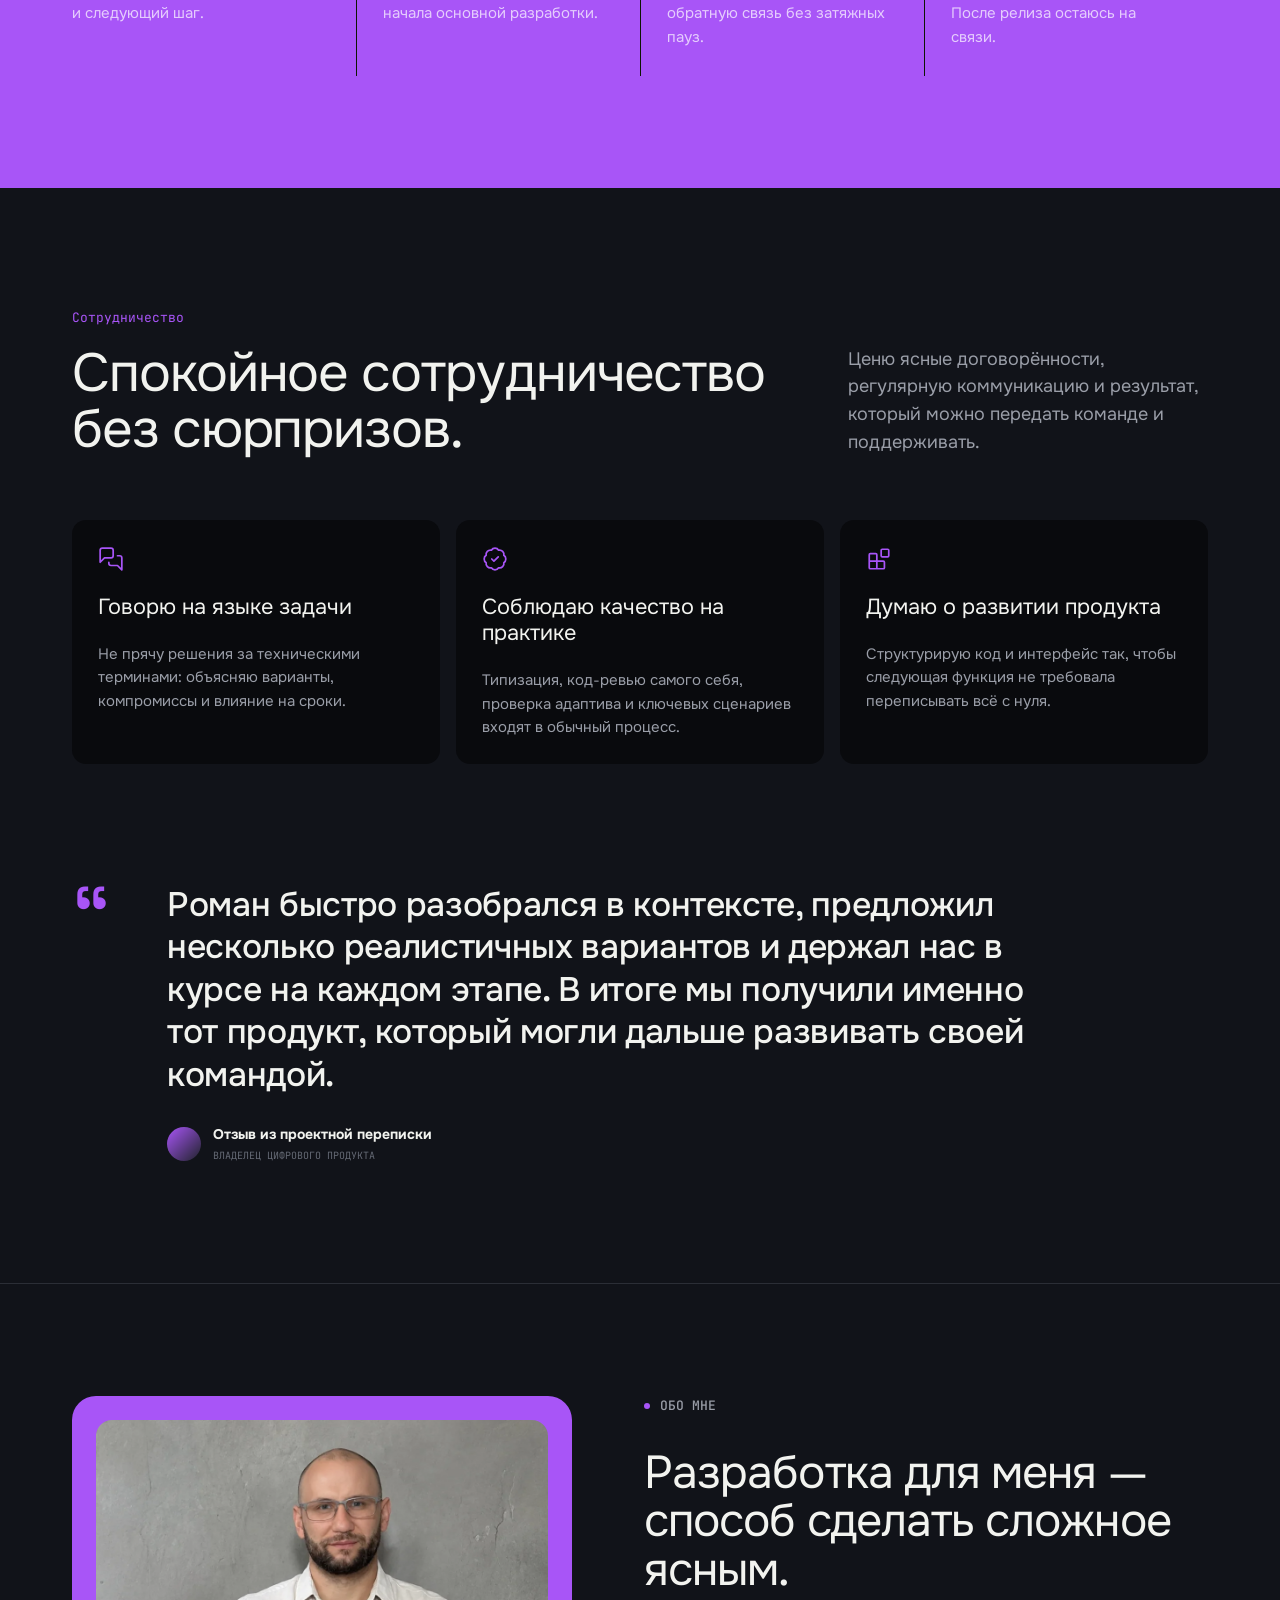
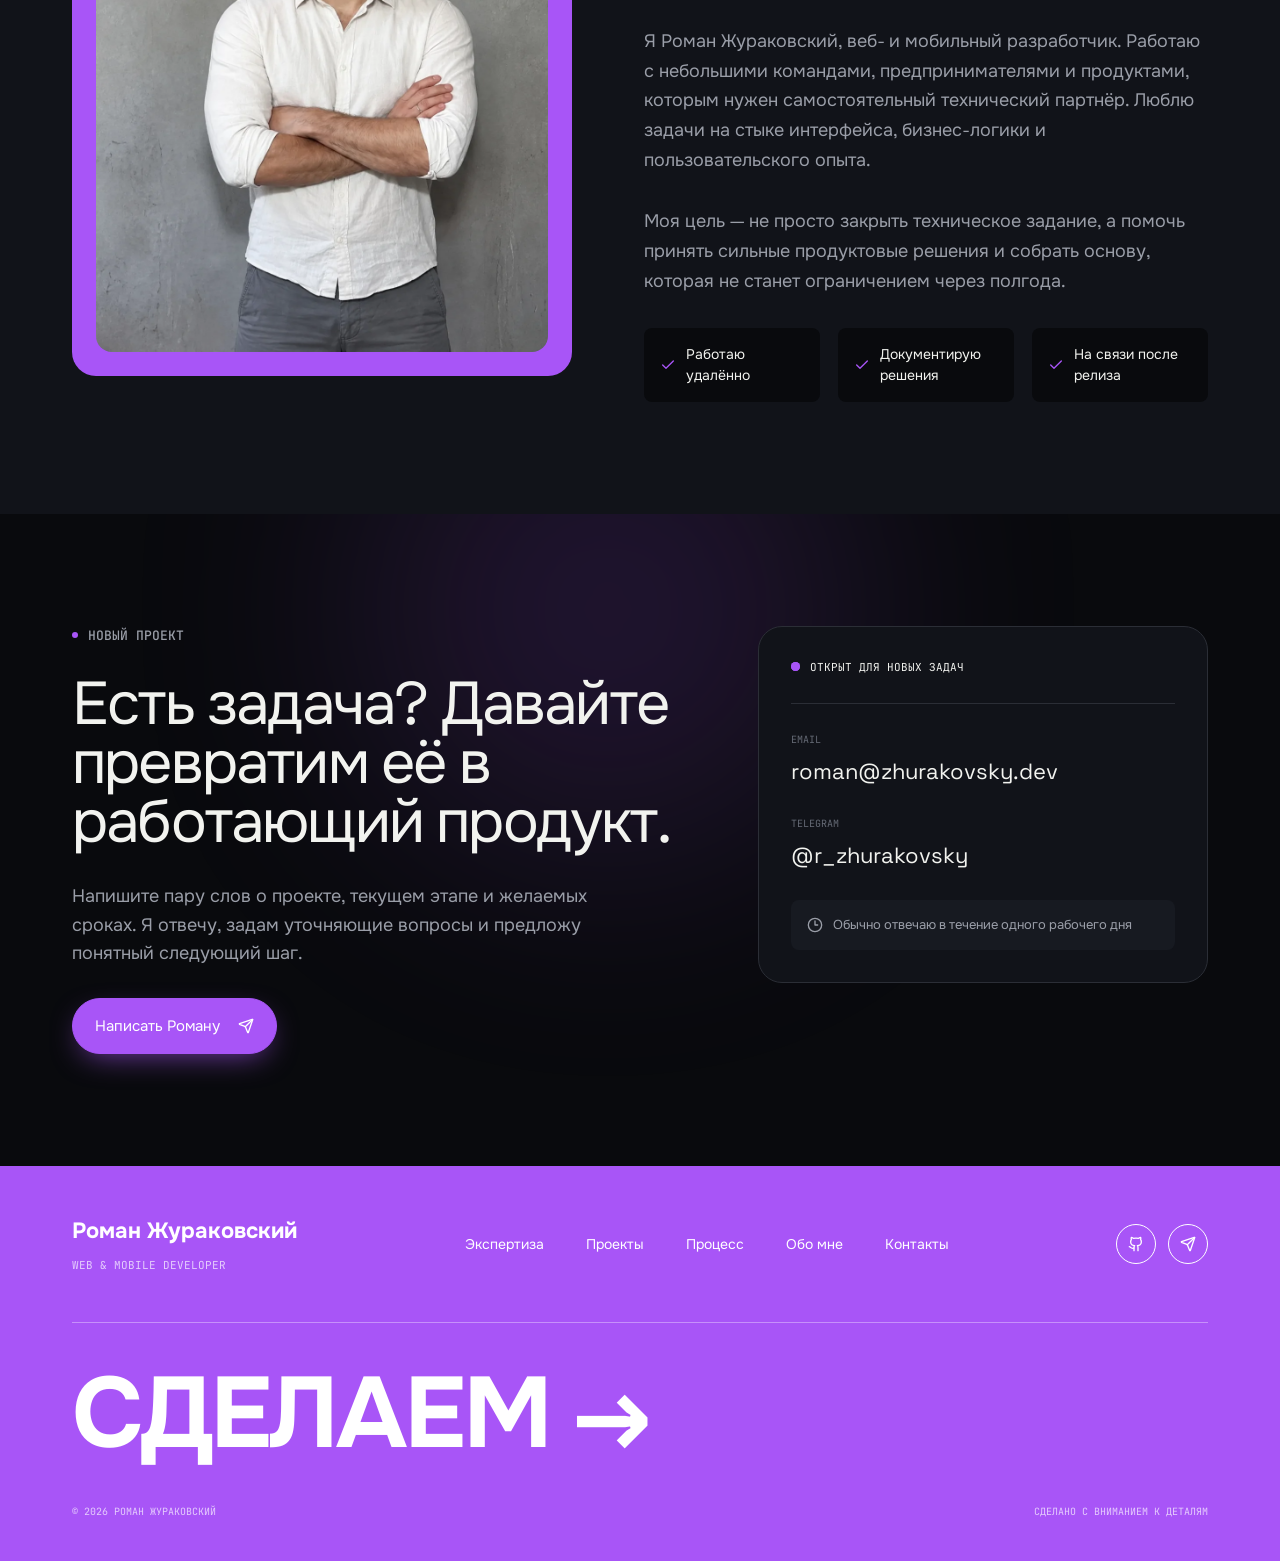
==== commit c7874395: "Страница LiveBeat переписана по фактам: Android, один проверенный датчик, семь видов, голос, таймеры" ====
--- a/index.html
+++ b/index.html
@@ -322,11 +322,12 @@
             <div class="case__info">
               <span class="case__meta">Mobile · Fitness</span>
               <h3 class="case__title">LIVEBEAT — тренировки с пульсом</h3>
-              <p class="case__text">Мобильное приложение для тренировок с мониторингом ЧСС в реальном времени. Подключение к Bluetooth-пульсометрам, GPS-трекинг, зоны пульса и детальная аналитика после каждой тренировки.</p>
+              <p class="case__text">Android-приложение для тренировок по пульсу. Нагрудный Bluetooth-датчик, пять зон, GPS-трек, голосовые подсказки, семь видов тренировок и итоги после финиша. Данные только на телефоне, готовится выход в RuStore.</p>
               <ul class="tags">
                 <li class="tag">REACT NATIVE</li>
                 <li class="tag">EXPO</li>
-                <li class="tag">FIREBASE</li>
+                <li class="tag">TYPESCRIPT</li>
+                <li class="tag">SQLITE</li>
               </ul>
               <a class="link-arrow" href="livebeat.html">Подробнее о решении <svg class="icon"><use href="#i-arrow-up-right"/></svg></a>
             </div>
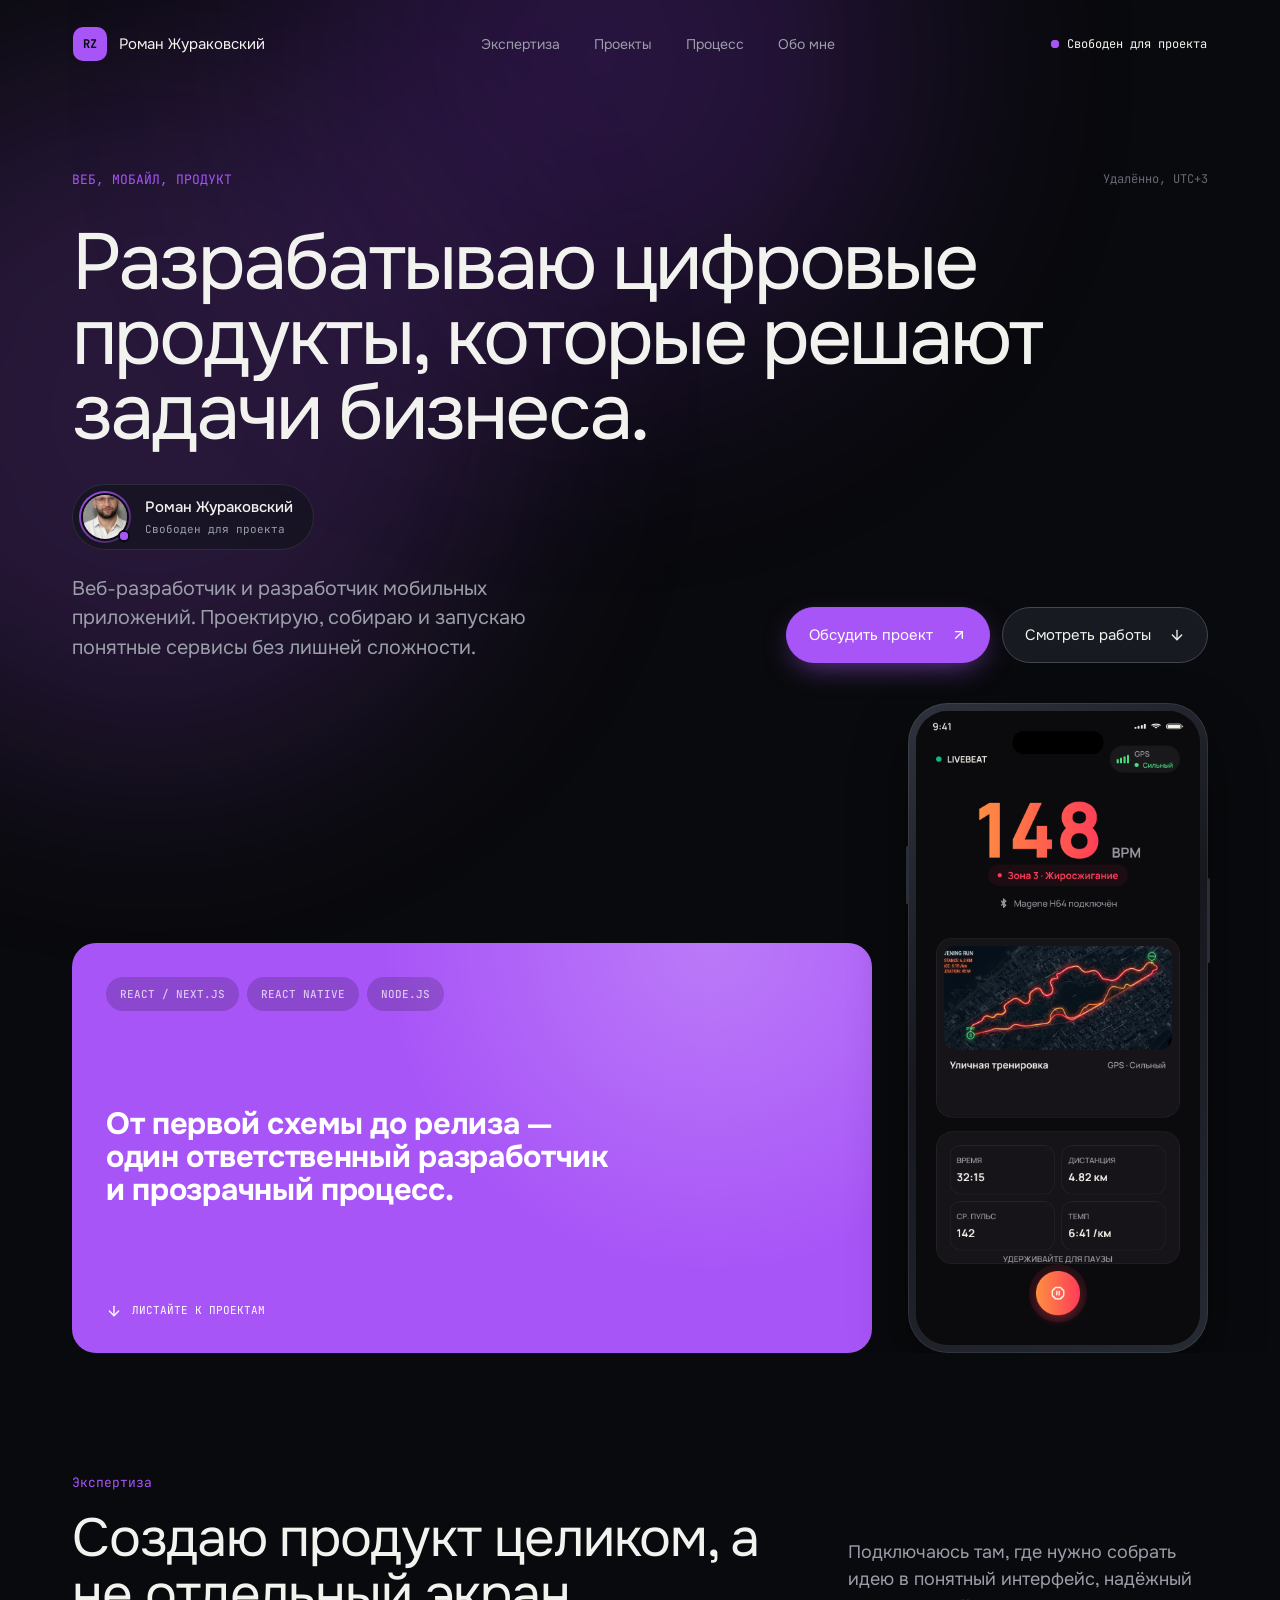
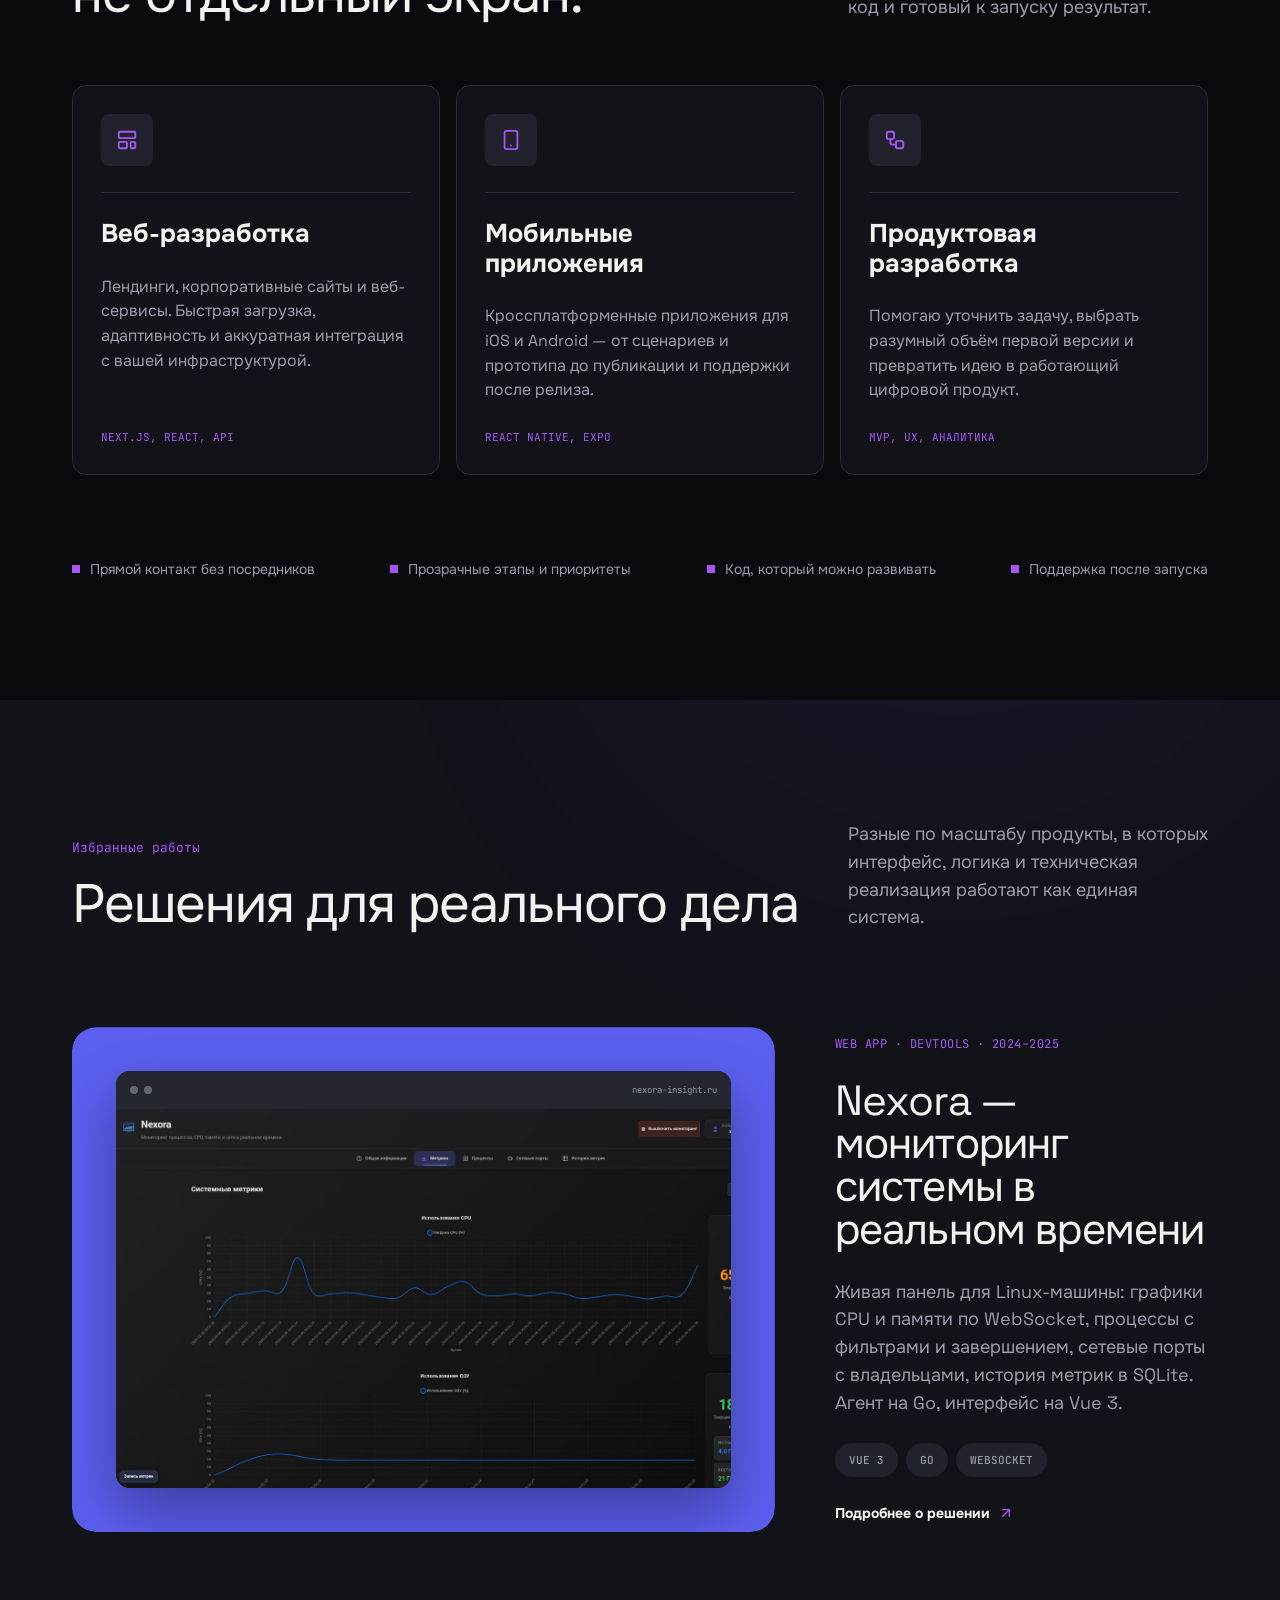
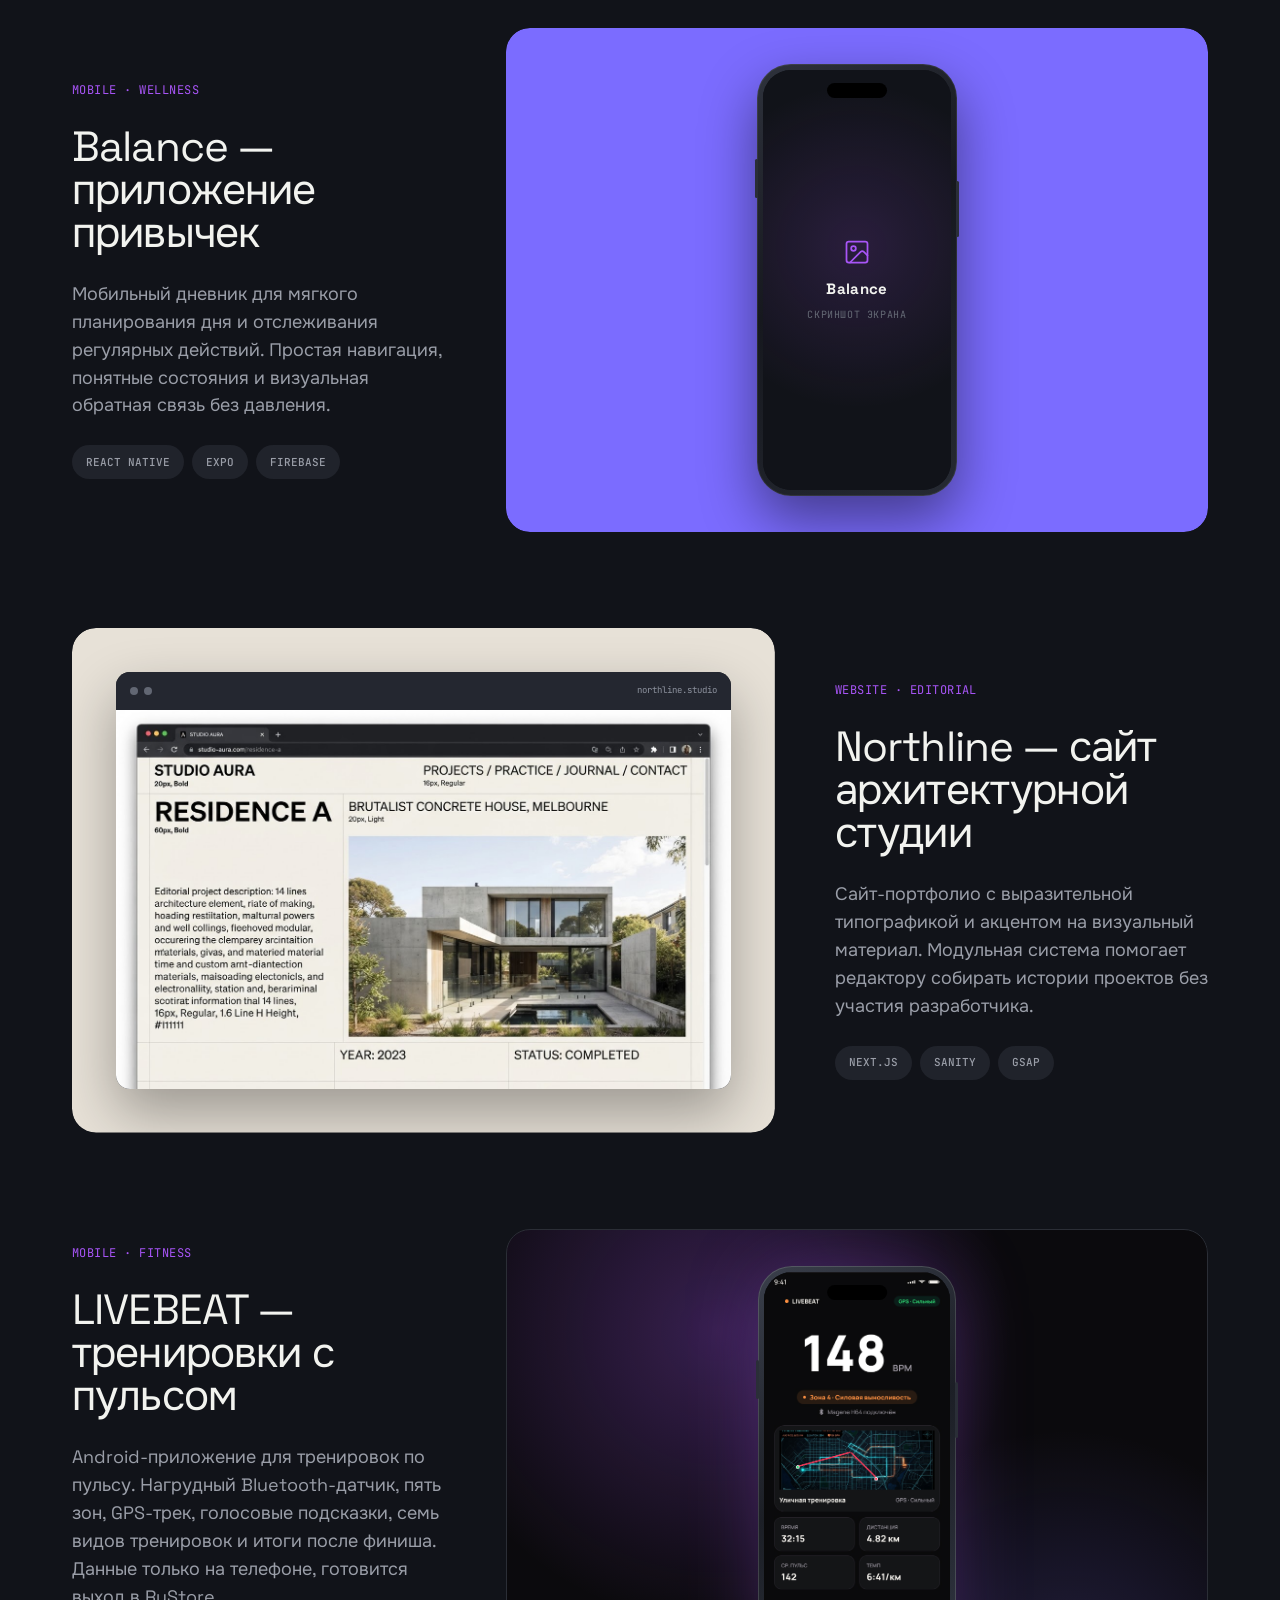
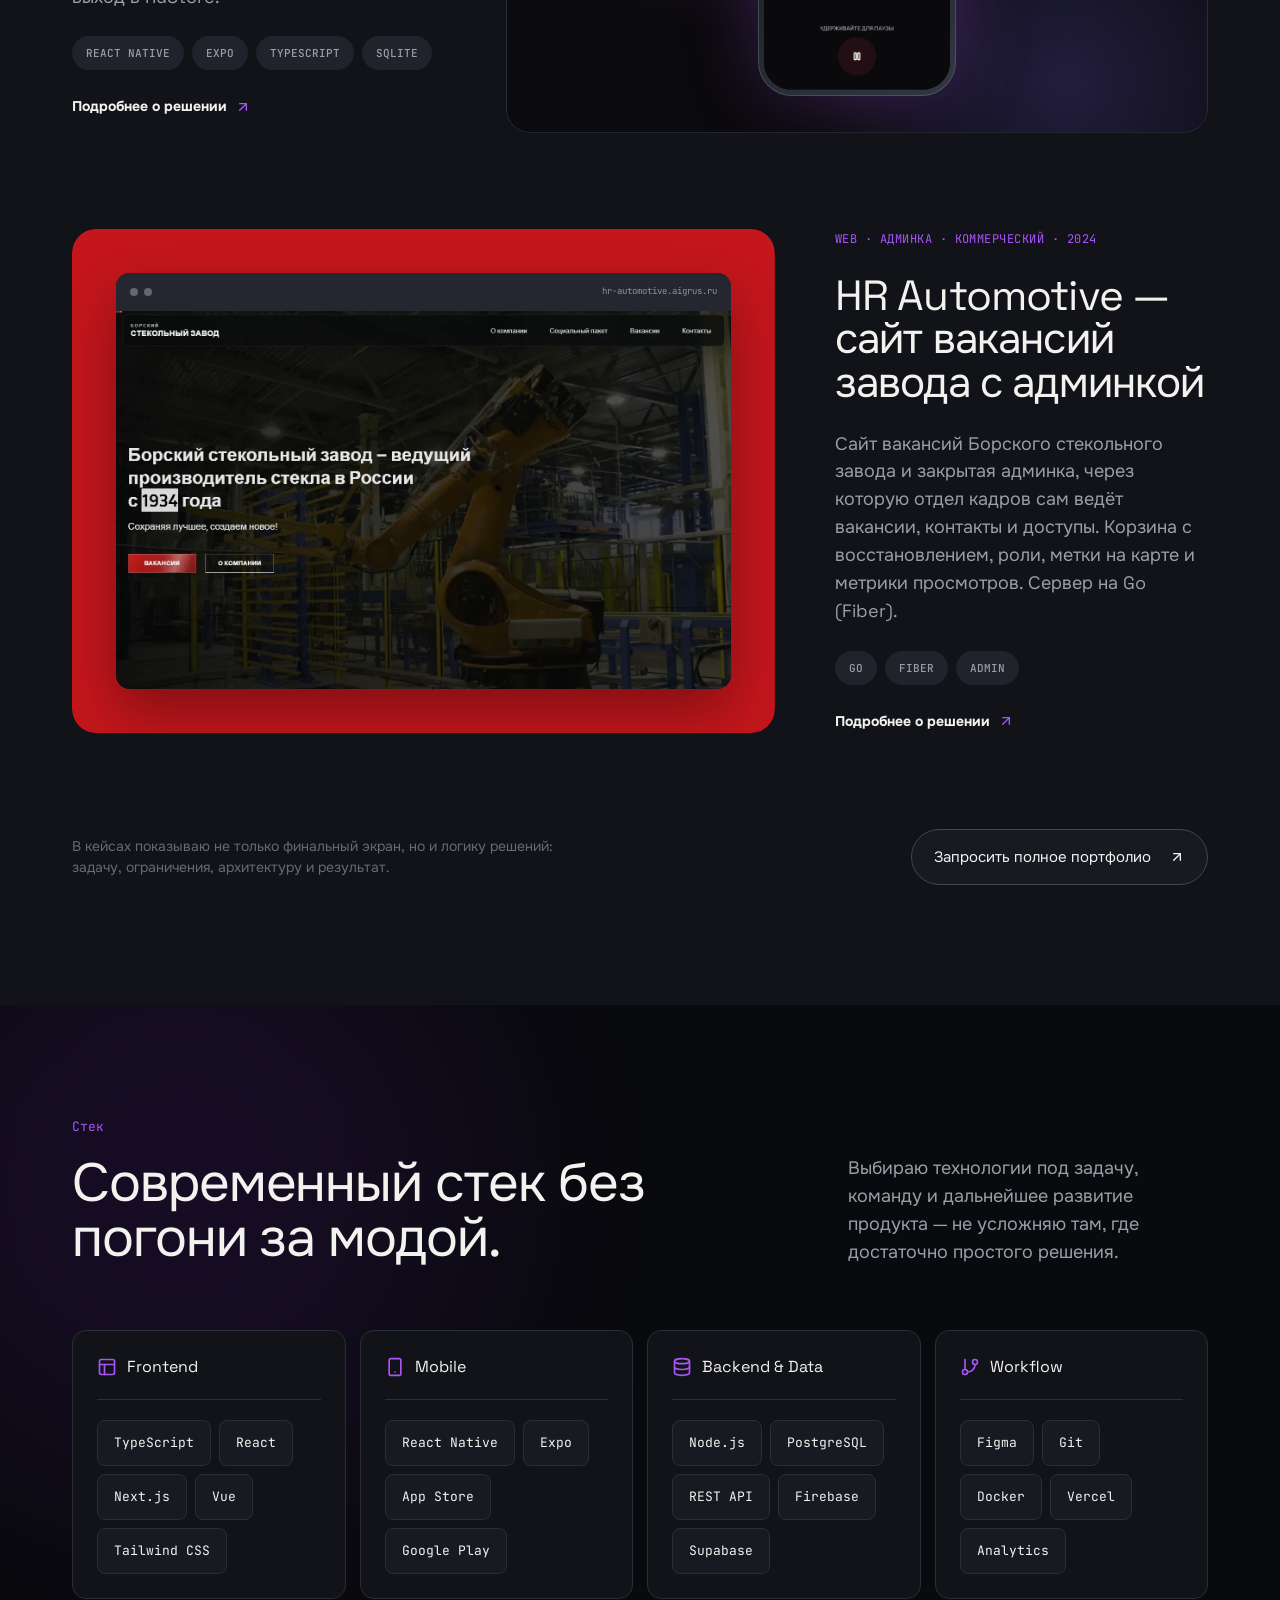
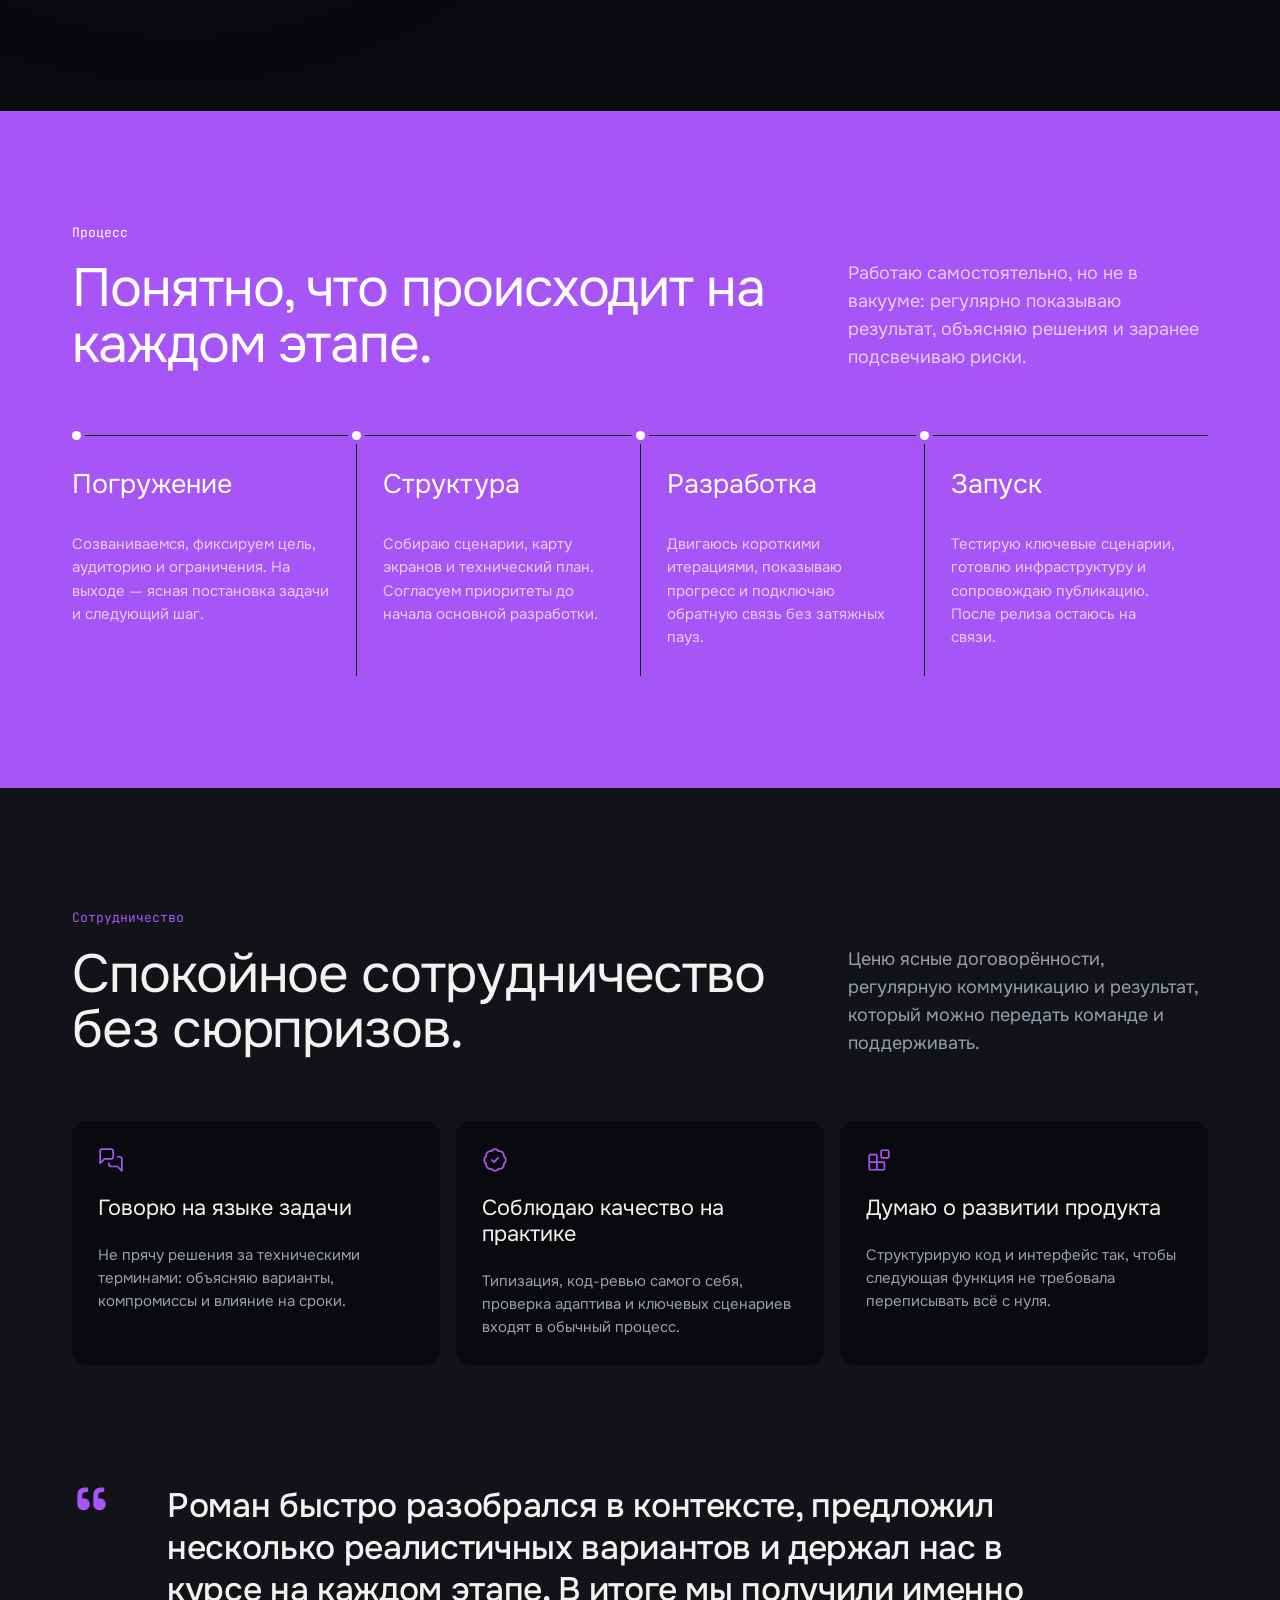
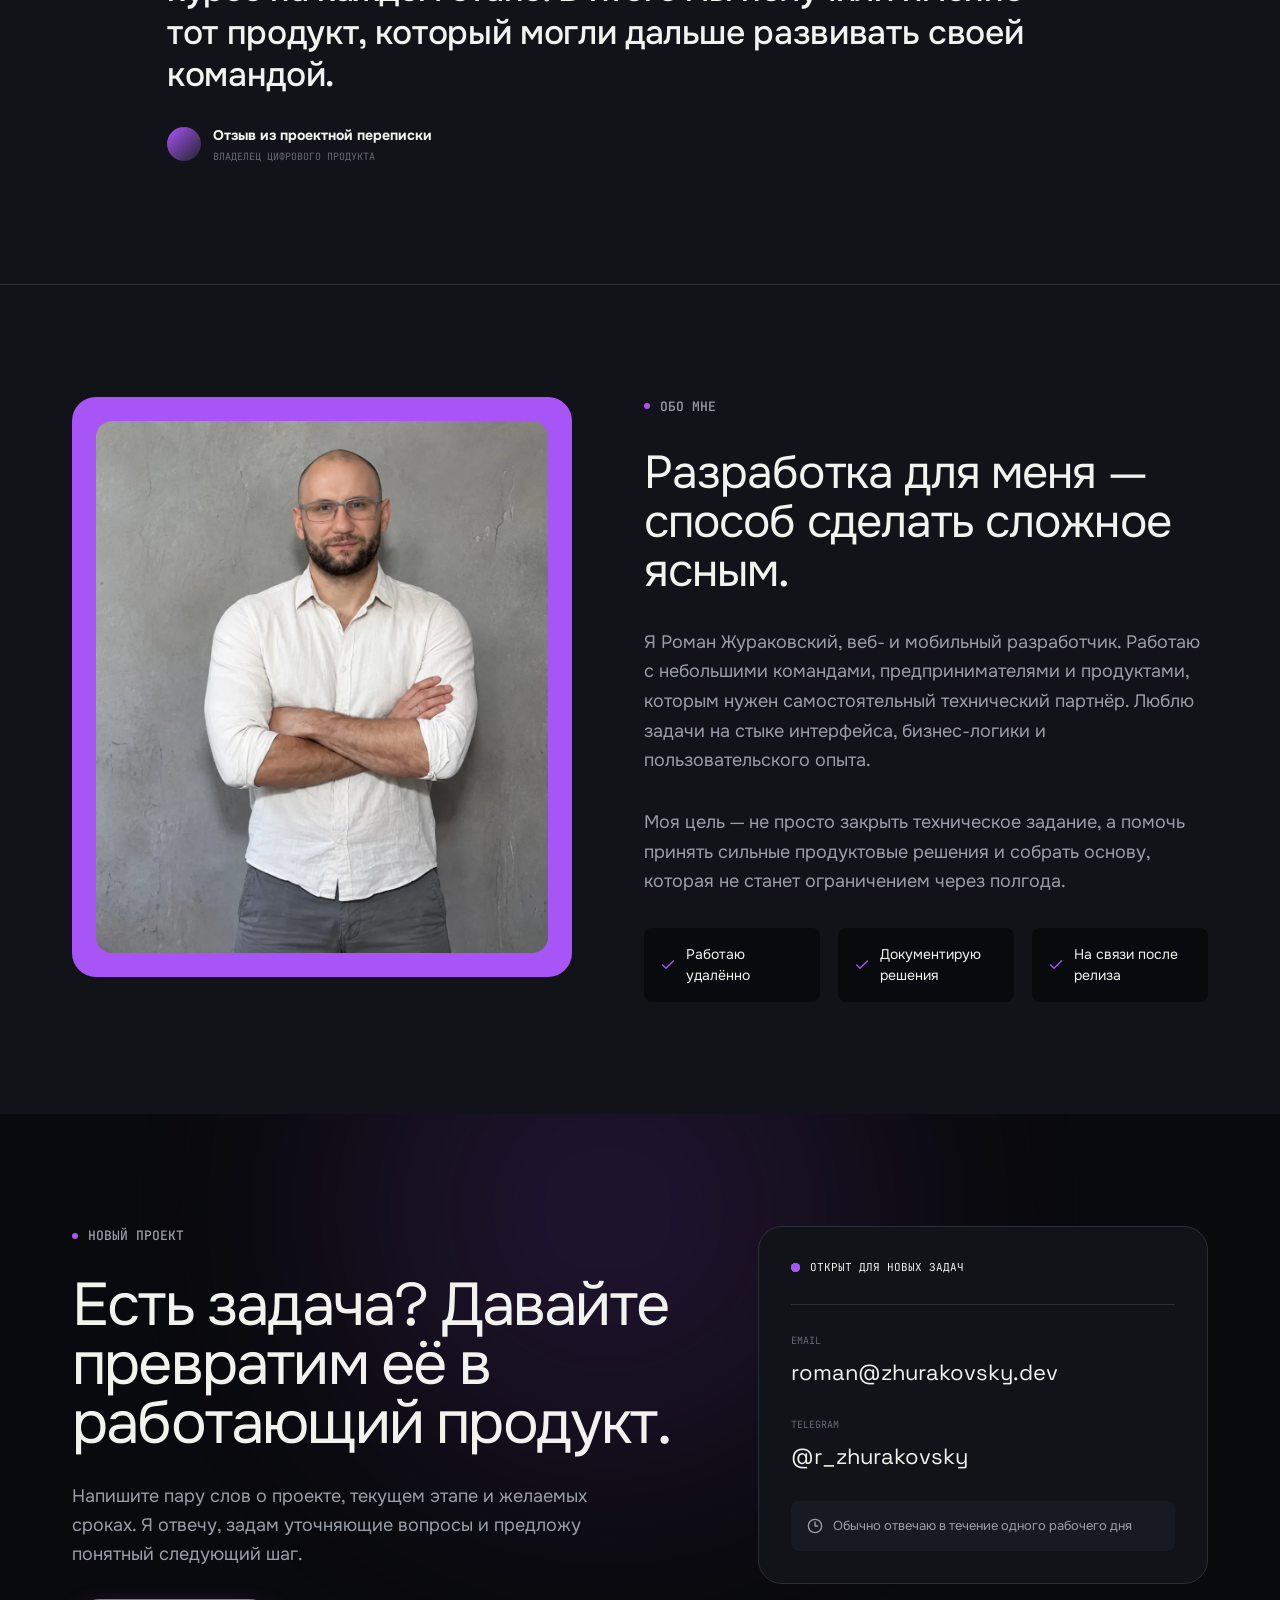
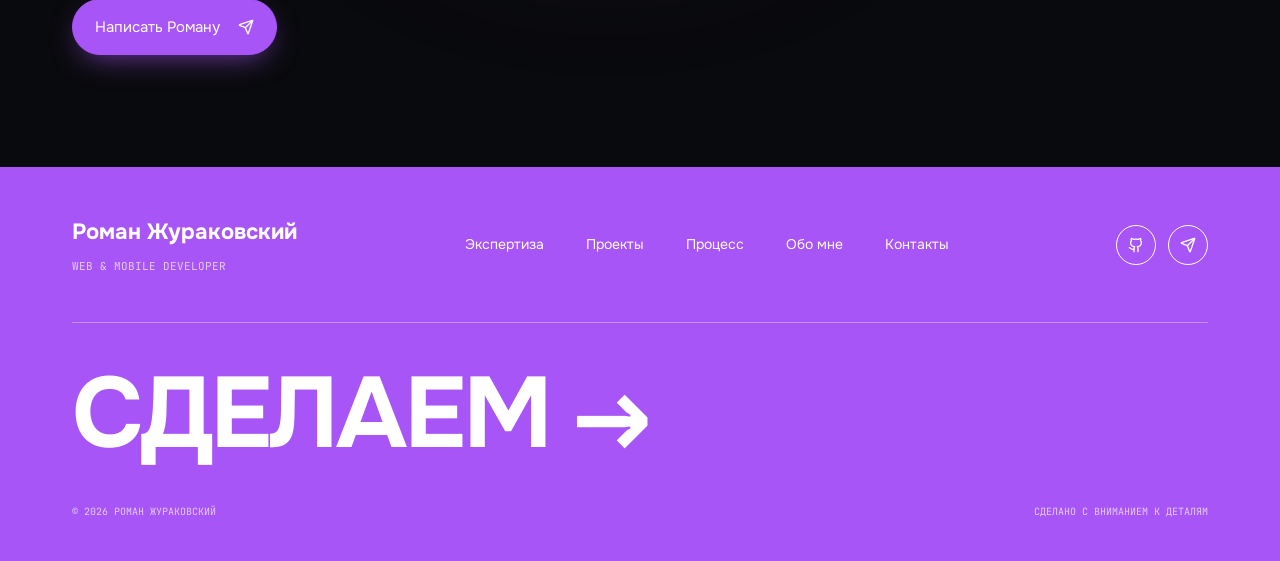
==== commit b16a21b0: "Страница кейса HR Automotive: сайт вакансий Борского стекольного завода и закрытая админка Новая стр" ====
--- a/index.html
+++ b/index.html
@@ -332,6 +332,30 @@
               <a class="link-arrow" href="livebeat.html">Подробнее о решении <svg class="icon"><use href="#i-arrow-up-right"/></svg></a>
             </div>
           </article>
+
+          <!-- 05 · HR Automotive -->
+          <article class="case reveal">
+            <div class="case__preview" style="--preview-bg: #C4161C">
+              <a class="window" href="hr-automotive.html" aria-label="Открыть кейс HR Automotive">
+                <div class="window__bar">
+                  <span class="window__dots"><i></i><i></i></span>
+                  <span class="window__label">hr-automotive.aigrus.ru</span>
+                </div>
+                <img class="window__img" src="images/hr-automotive/site-desktop-first.webp" alt="HR Automotive: первый экран сайта вакансий Борского стекольного завода" width="1425" height="900" loading="lazy">
+              </a>
+            </div>
+            <div class="case__info">
+              <span class="case__meta">Web · Админка · Коммерческий · 2024</span>
+              <h3 class="case__title">HR Automotive — сайт вакансий завода с админкой</h3>
+              <p class="case__text">Сайт вакансий Борского стекольного завода и закрытая админка, через которую отдел кадров сам ведёт вакансии, контакты и доступы. Корзина с восстановлением, роли, метки на карте и метрики просмотров. Сервер на Go (Fiber).</p>
+              <ul class="tags">
+                <li class="tag">GO</li>
+                <li class="tag">FIBER</li>
+                <li class="tag">ADMIN</li>
+              </ul>
+              <a class="link-arrow" href="hr-automotive.html">Подробнее о решении <svg class="icon"><use href="#i-arrow-up-right"/></svg></a>
+            </div>
+          </article>
         </div>
 
         <div class="projects__more reveal">
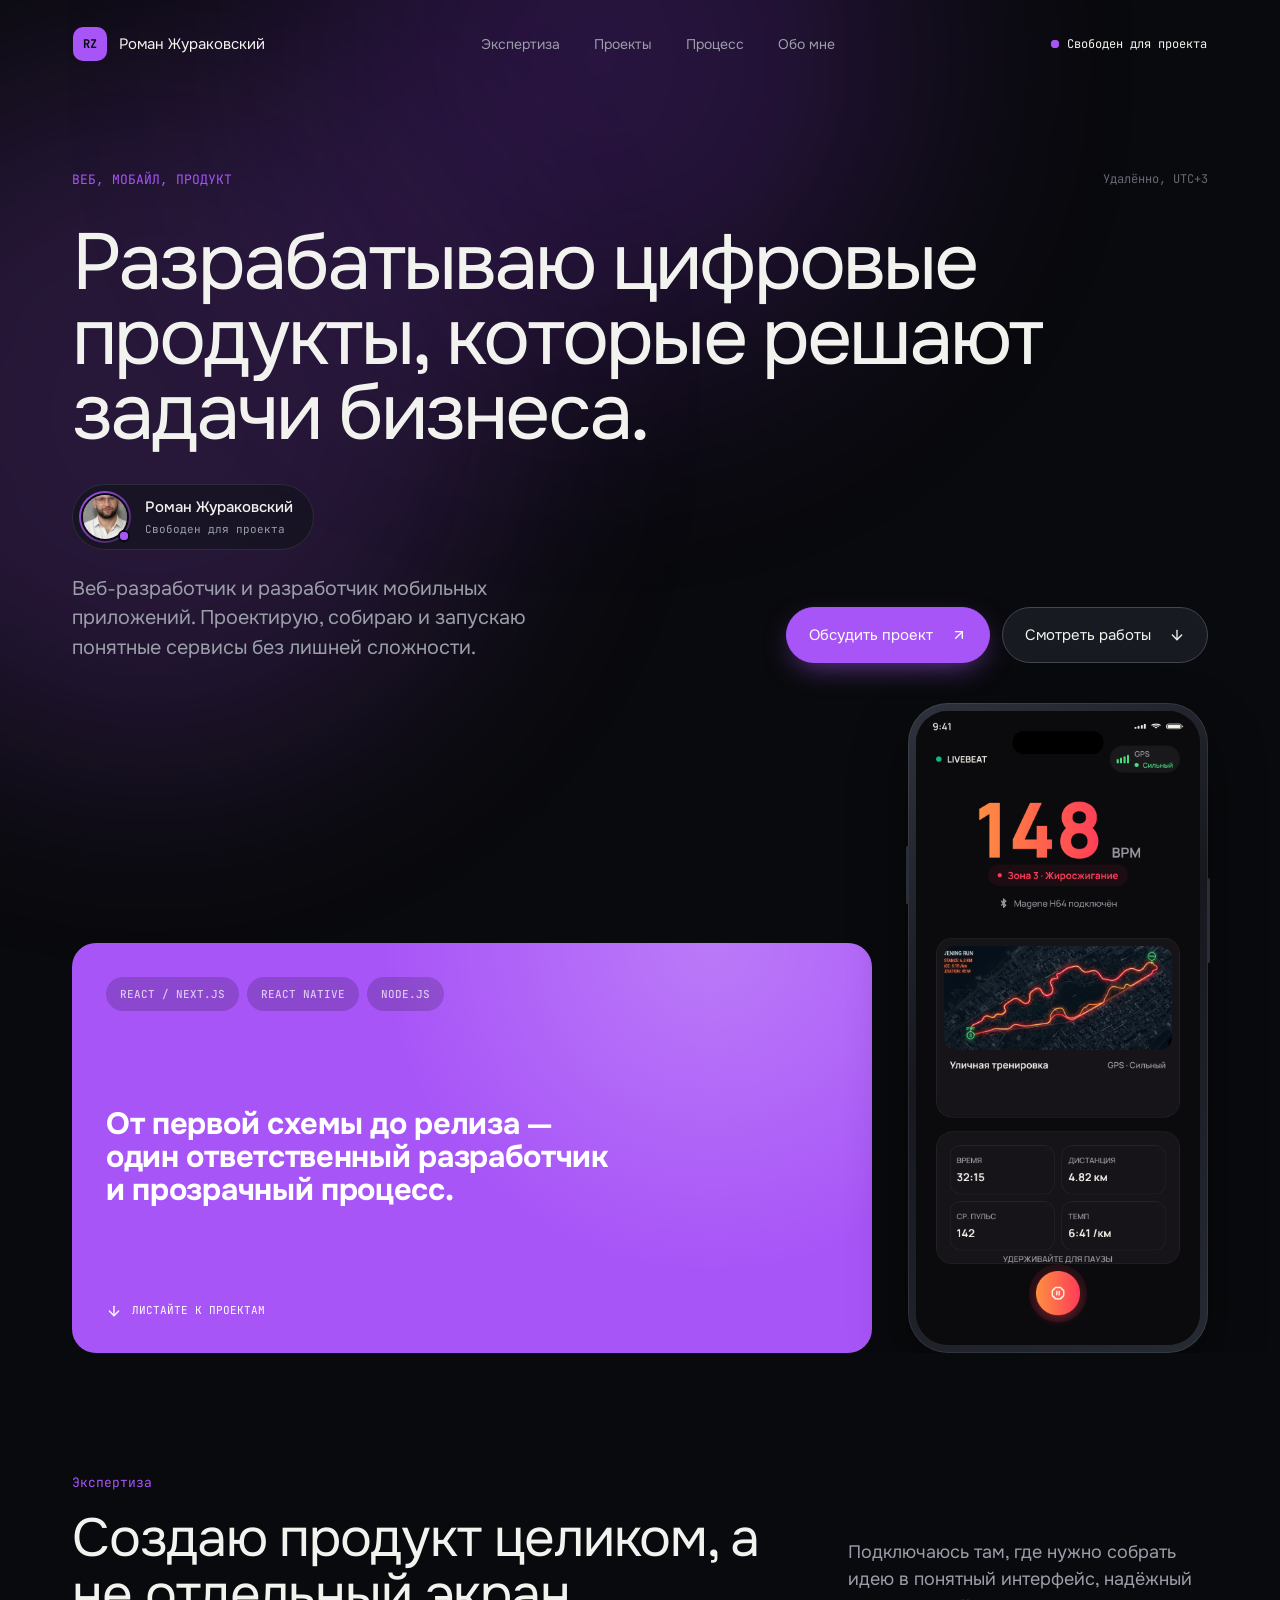
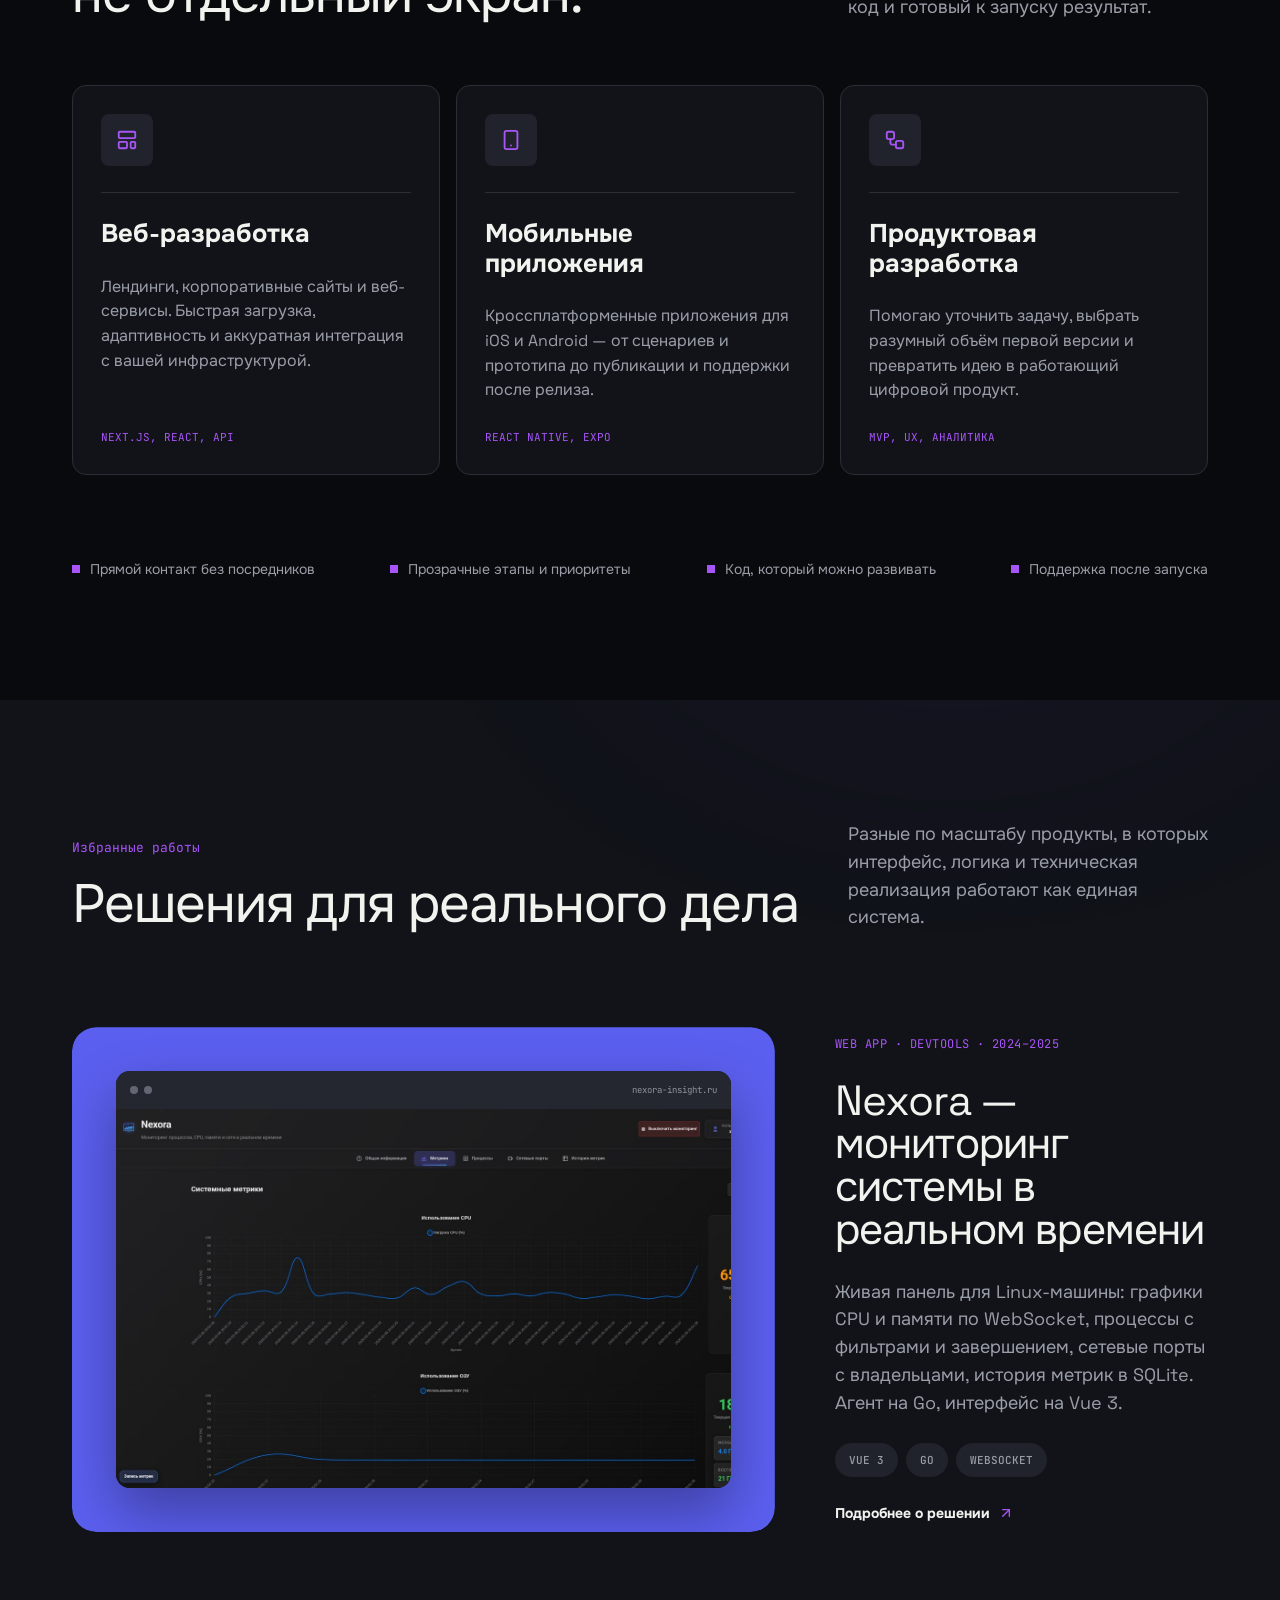
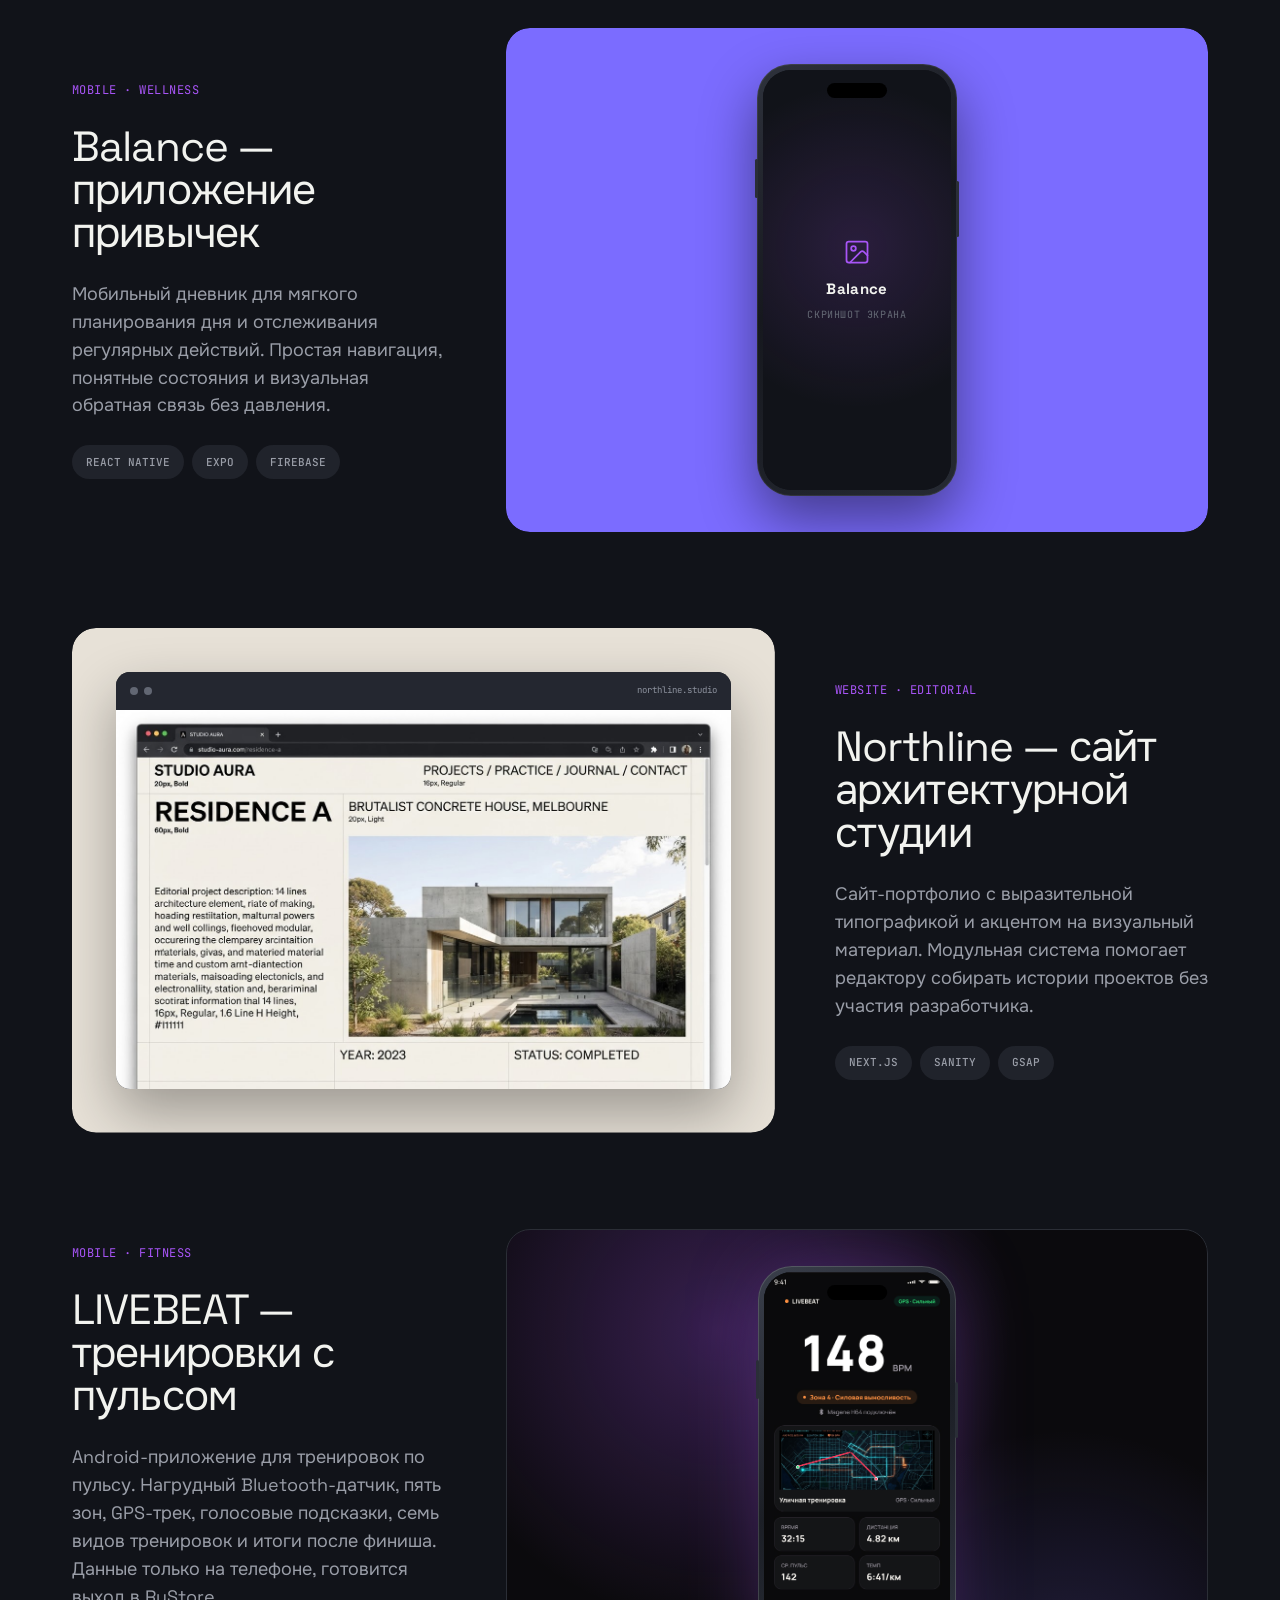
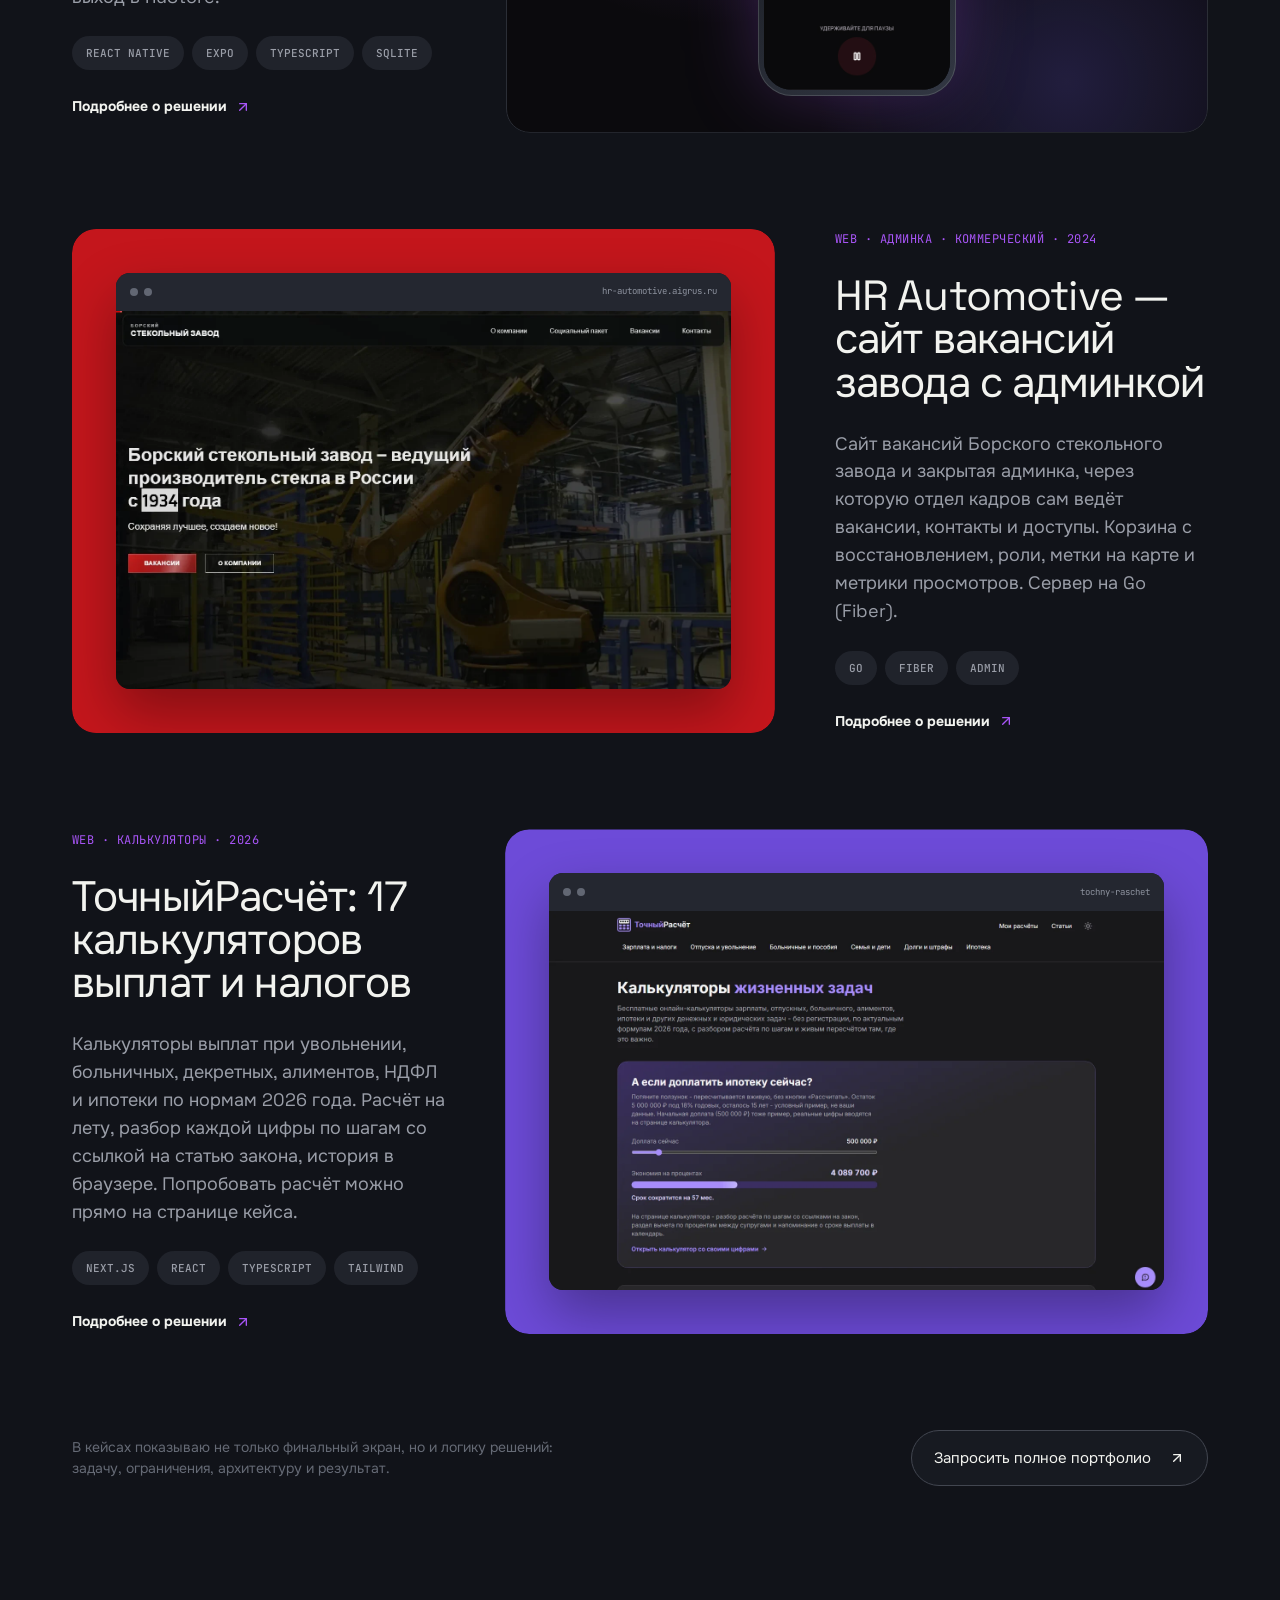
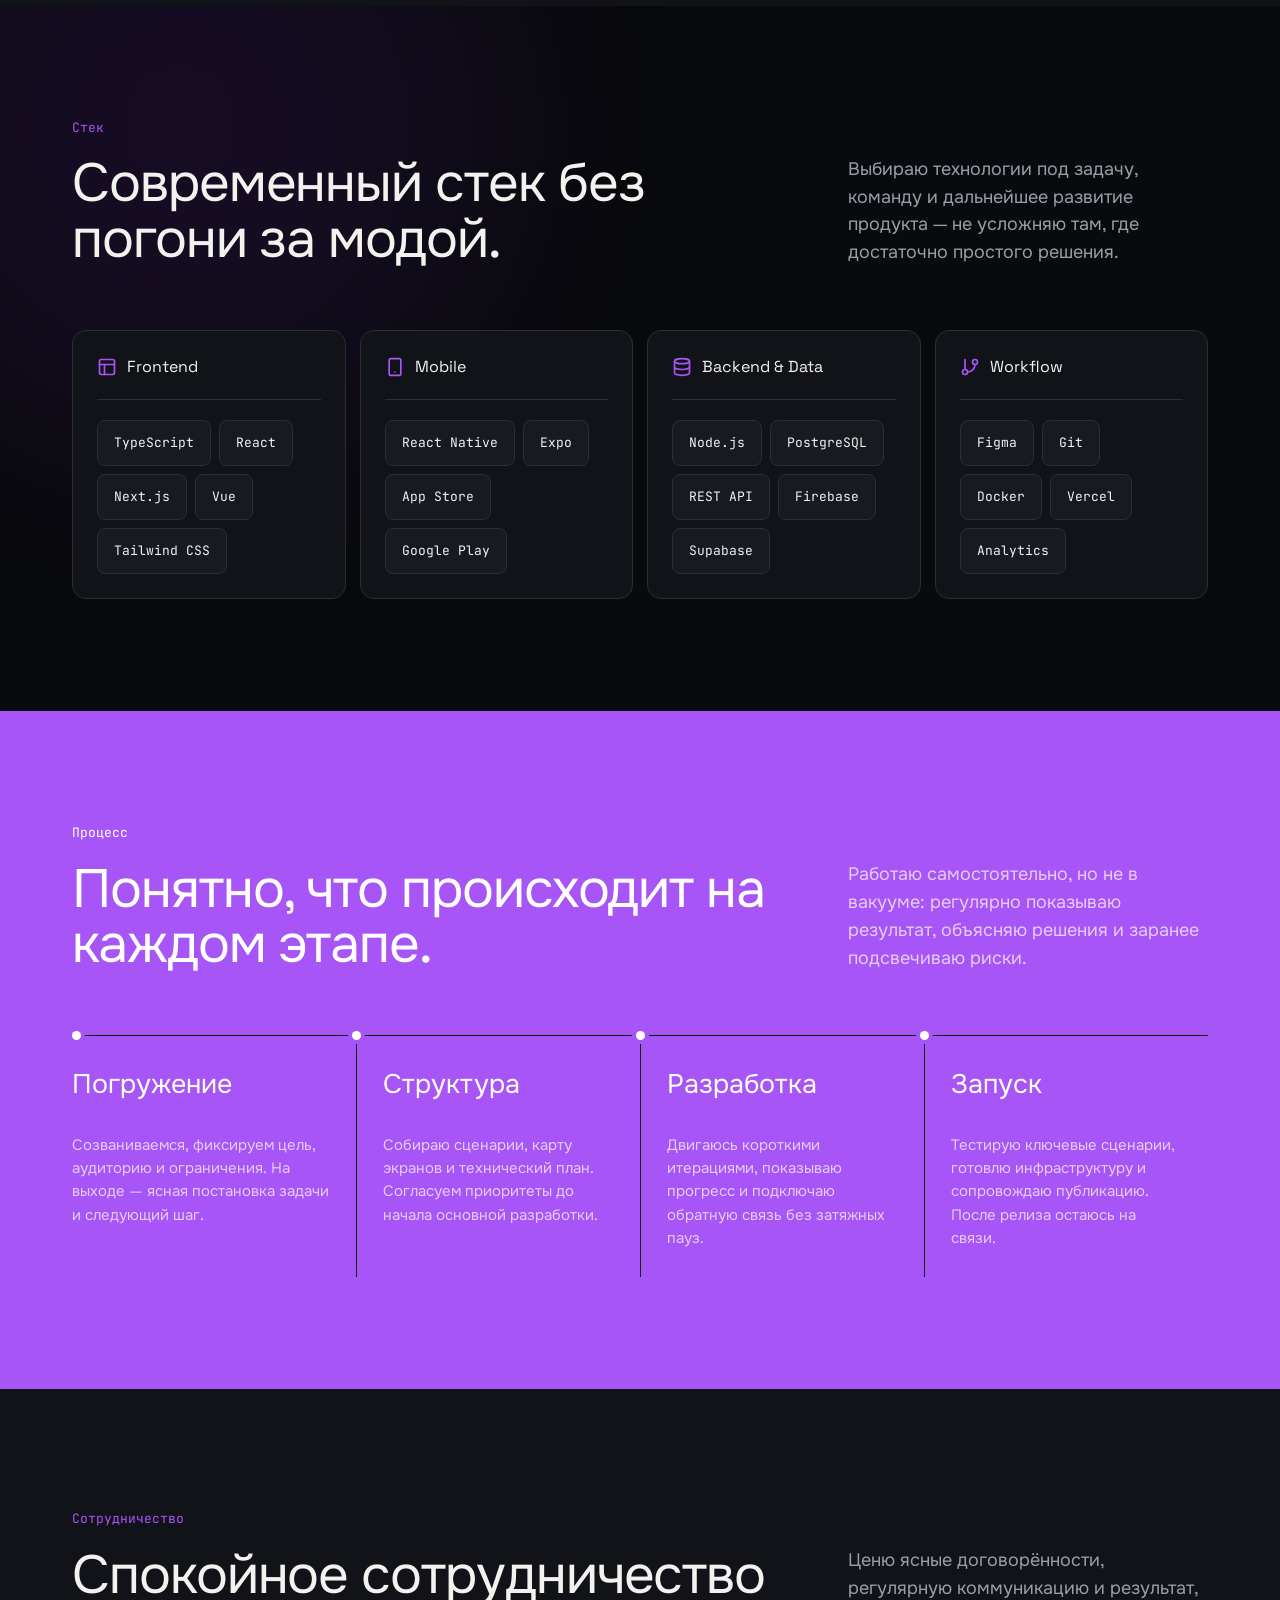
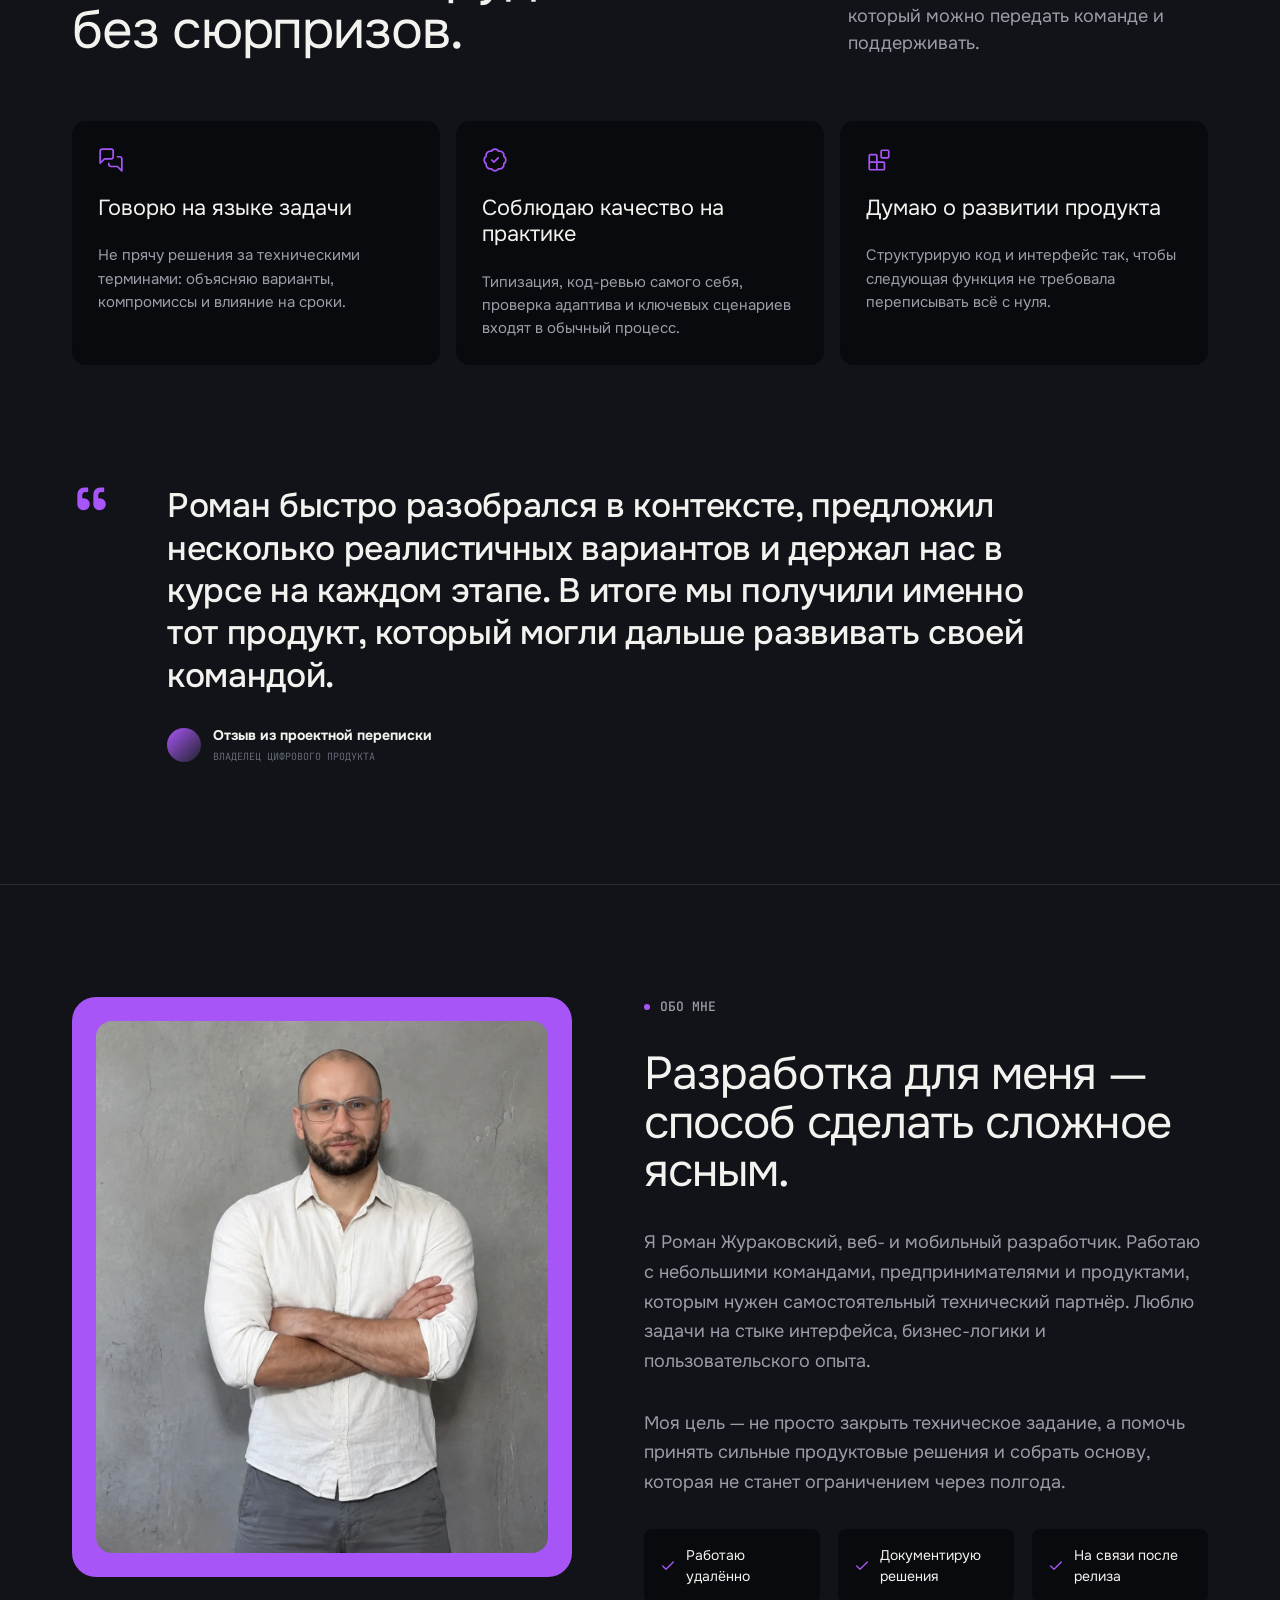
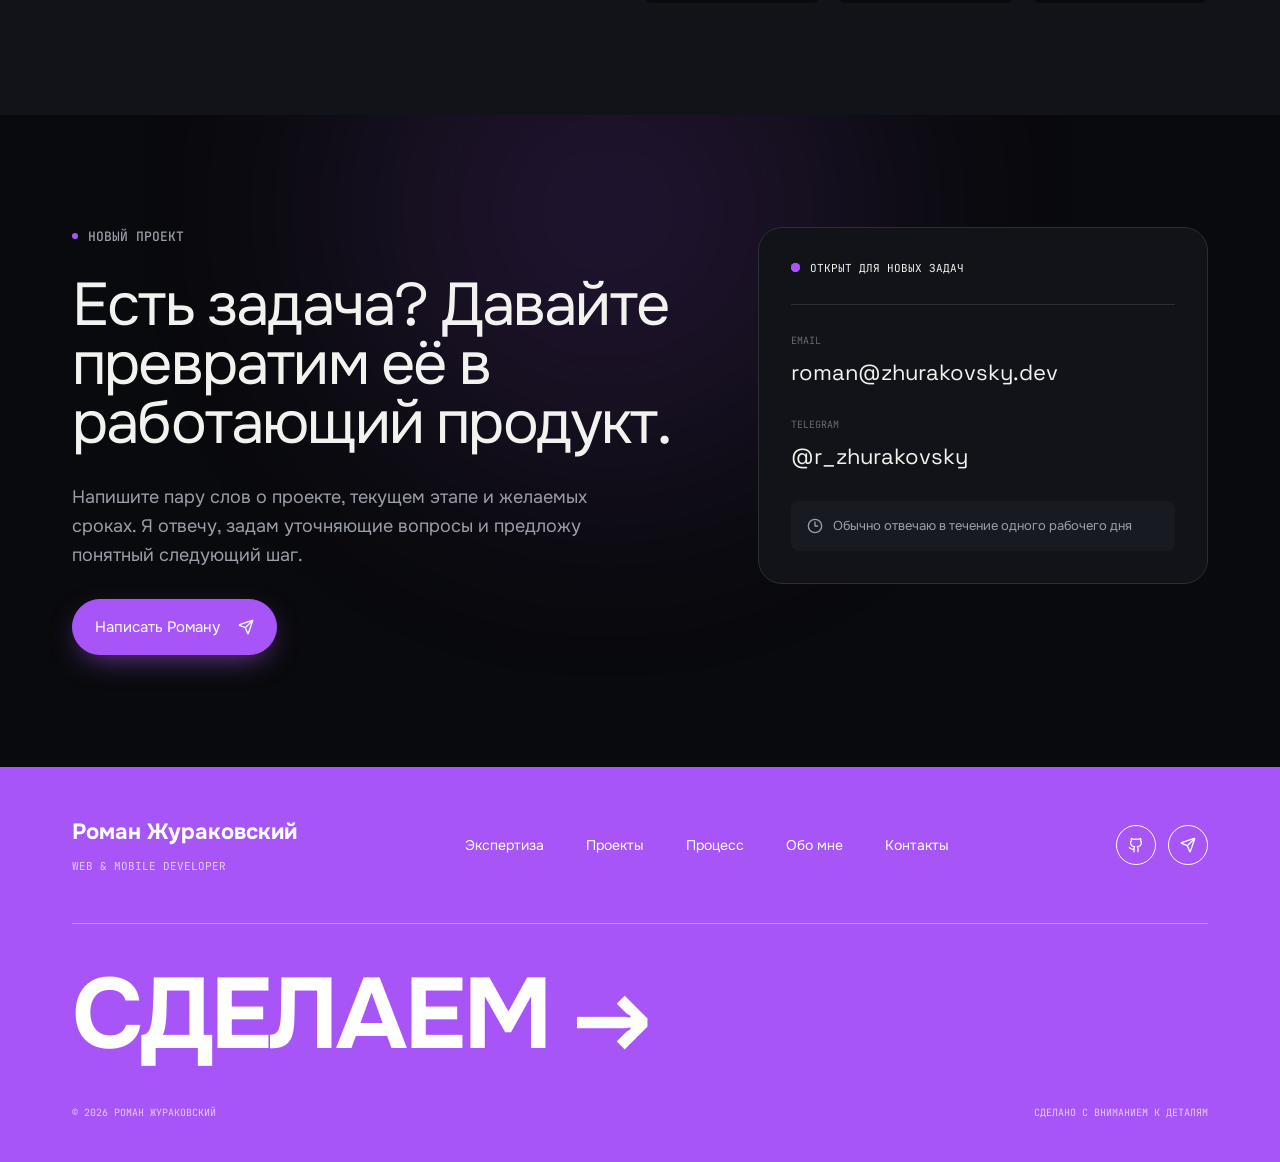
==== commit aac90bb5: "Страница кейса ТочныйРасчёт: живой расчёт выплат при увольнении, карта калькуляторов, экраны на трёх" ====
--- a/index.html
+++ b/index.html
@@ -356,6 +356,31 @@
               <a class="link-arrow" href="hr-automotive.html">Подробнее о решении <svg class="icon"><use href="#i-arrow-up-right"/></svg></a>
             </div>
           </article>
+
+          <!-- 06 · ТочныйРасчёт -->
+          <article class="case case--reverse reveal">
+            <div class="case__preview" style="--preview-bg: #6D4BD8">
+              <a class="window" href="tochniy-raschet.html" aria-label="Открыть кейс ТочныйРасчёт">
+                <div class="window__bar">
+                  <span class="window__dots"><i></i><i></i></span>
+                  <span class="window__label">tochny-raschet</span>
+                </div>
+                <img class="window__img" src="images/tochniy-raschet/home-desktop-first.webp" alt="ТочныйРасчёт: главная страница с калькуляторами выплат и налогов" width="1440" height="900" loading="lazy">
+              </a>
+            </div>
+            <div class="case__info">
+              <span class="case__meta">Web · Калькуляторы · 2026</span>
+              <h3 class="case__title">ТочныйРасчёт: 17 калькуляторов выплат и налогов</h3>
+              <p class="case__text">Калькуляторы выплат при увольнении, больничных, декретных, алиментов, НДФЛ и ипотеки по нормам 2026 года. Расчёт на лету, разбор каждой цифры по шагам со ссылкой на статью закона, история в браузере. Попробовать расчёт можно прямо на странице кейса.</p>
+              <ul class="tags">
+                <li class="tag">NEXT.JS</li>
+                <li class="tag">REACT</li>
+                <li class="tag">TYPESCRIPT</li>
+                <li class="tag">TAILWIND</li>
+              </ul>
+              <a class="link-arrow" href="tochniy-raschet.html">Подробнее о решении <svg class="icon"><use href="#i-arrow-up-right"/></svg></a>
+            </div>
+          </article>
         </div>
 
         <div class="projects__more reveal">
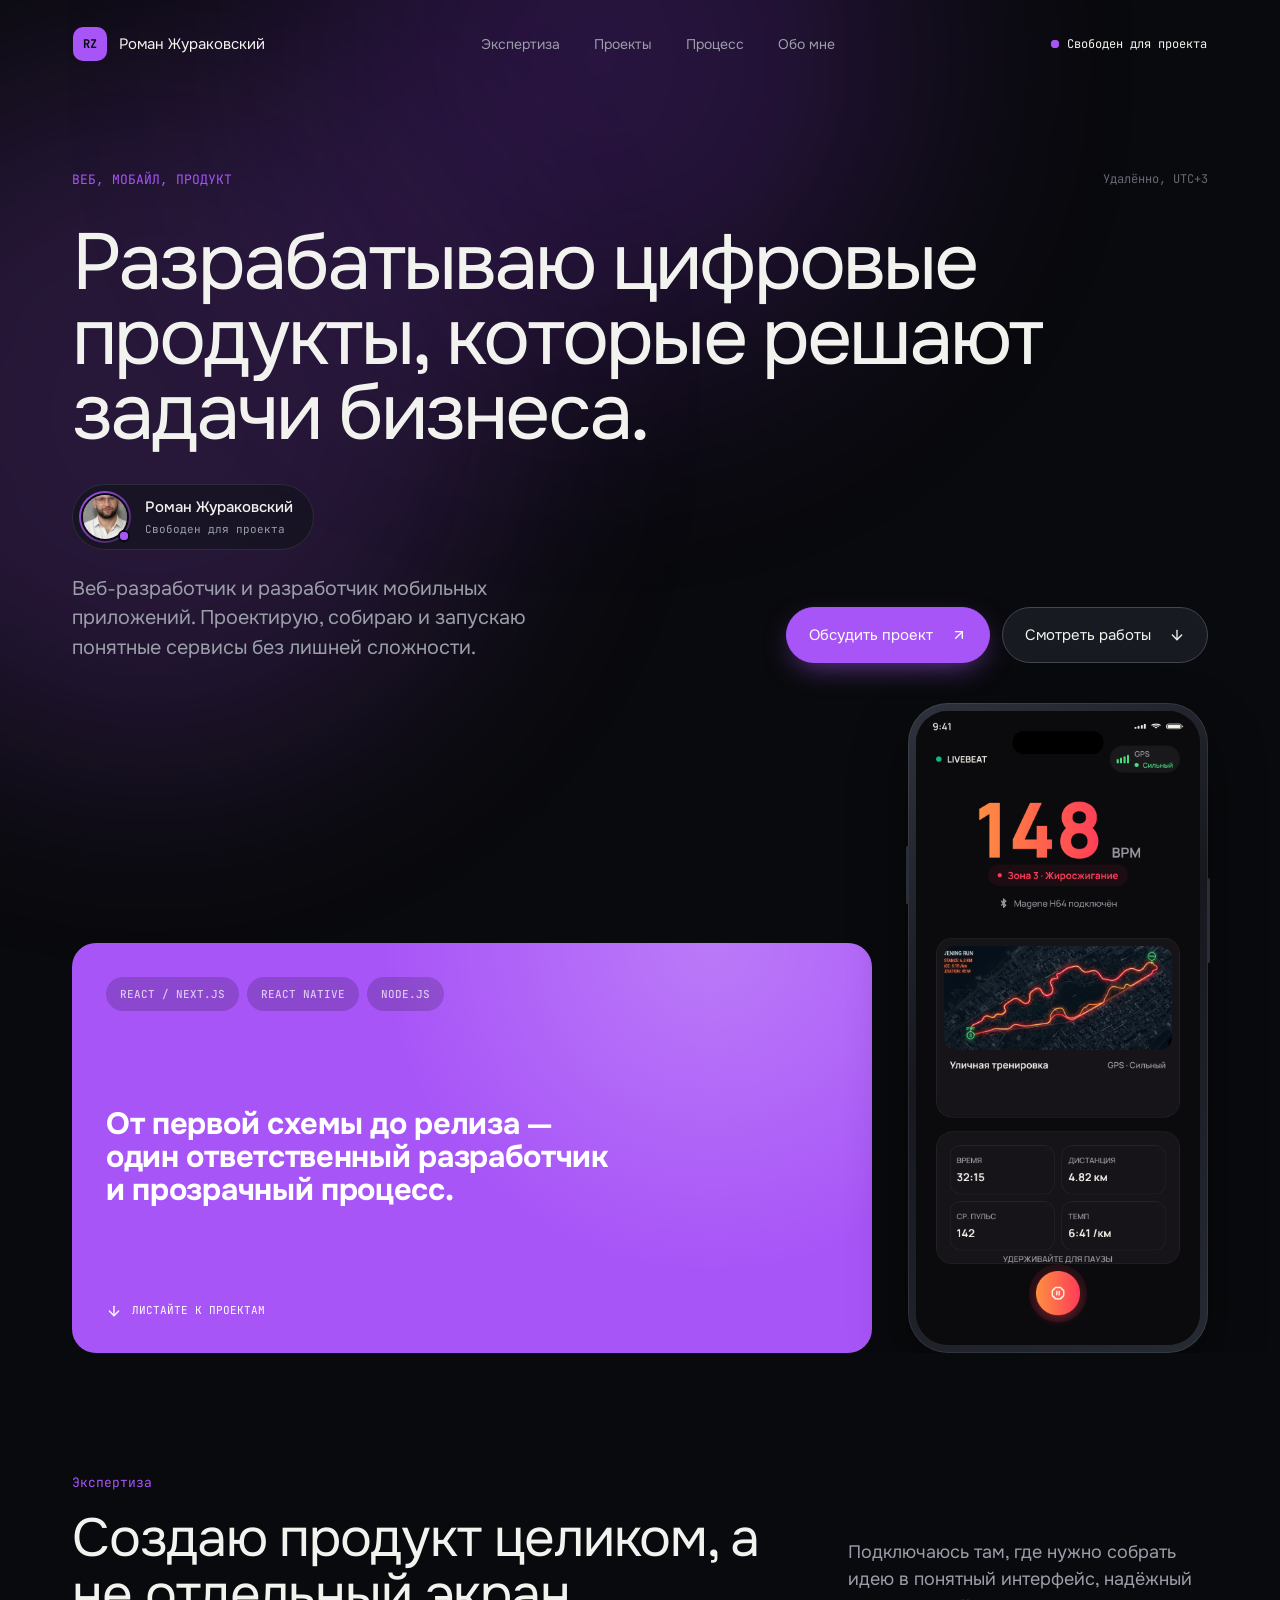
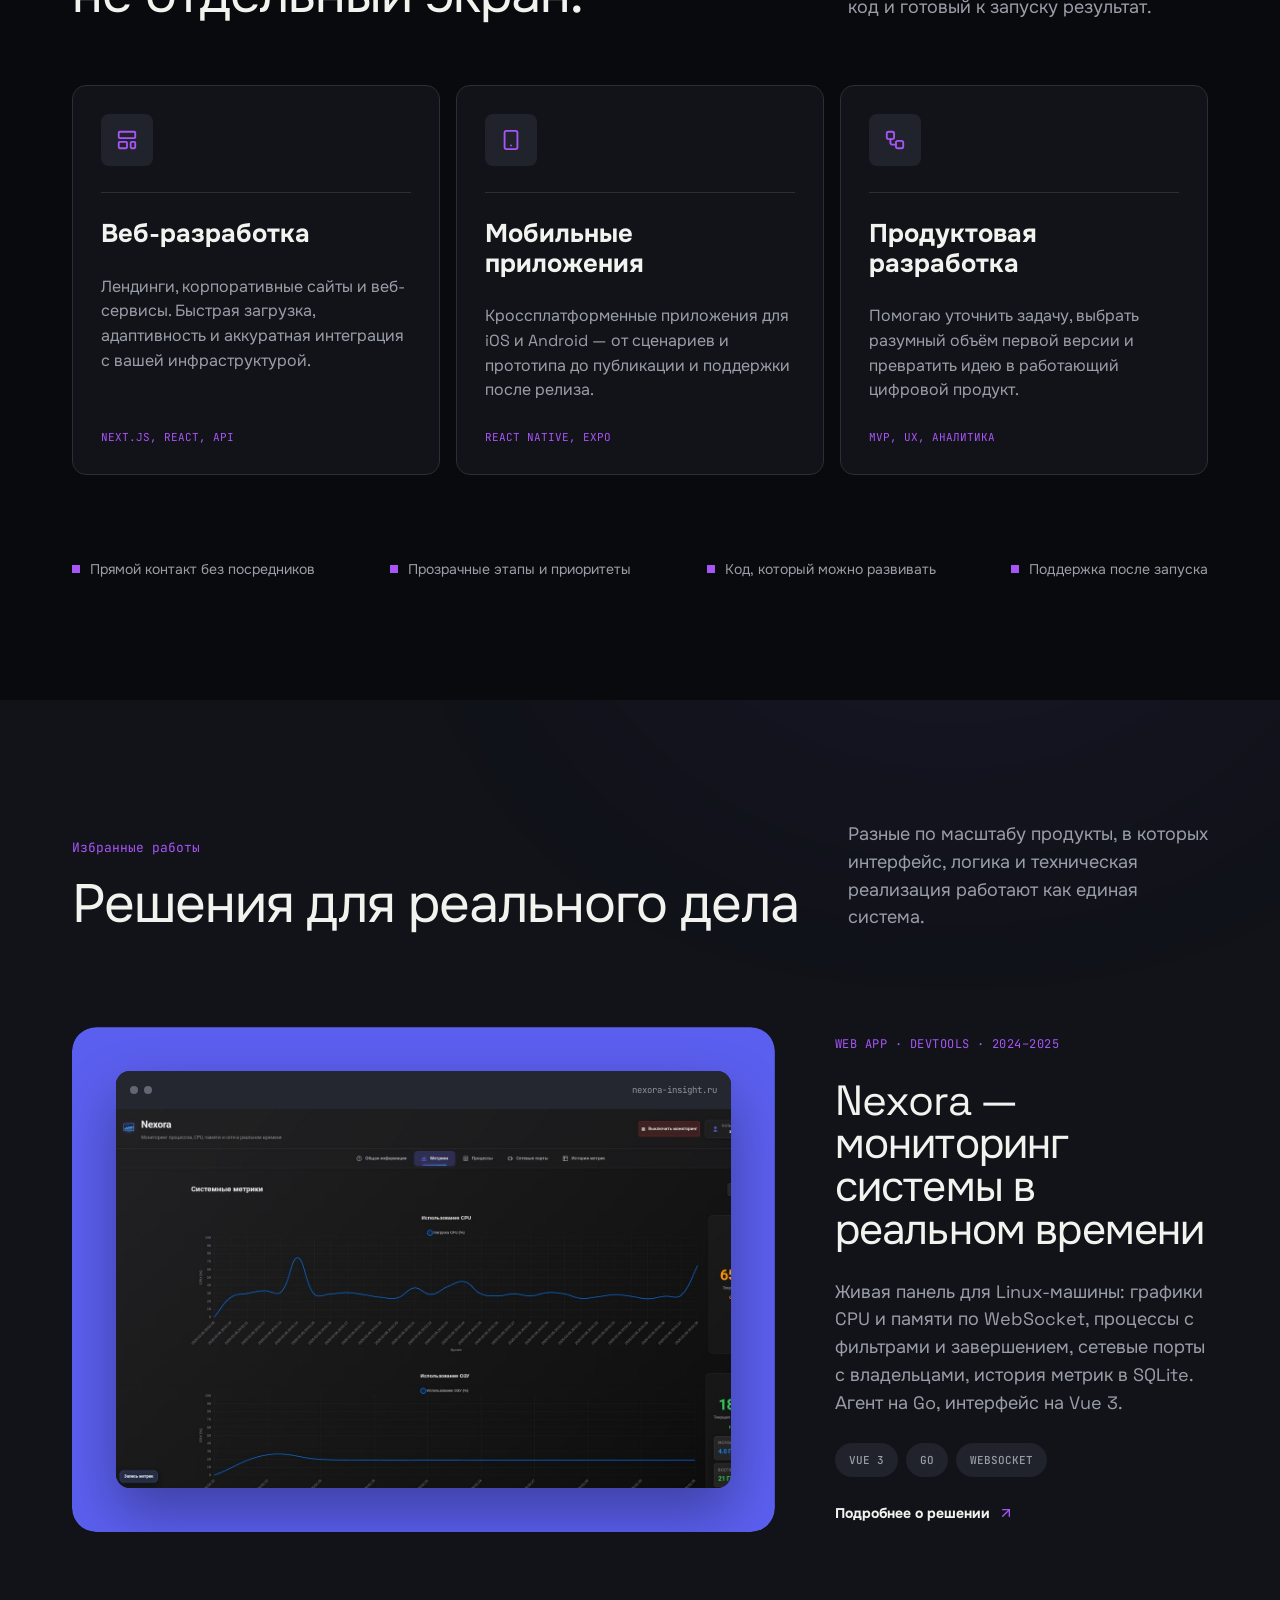
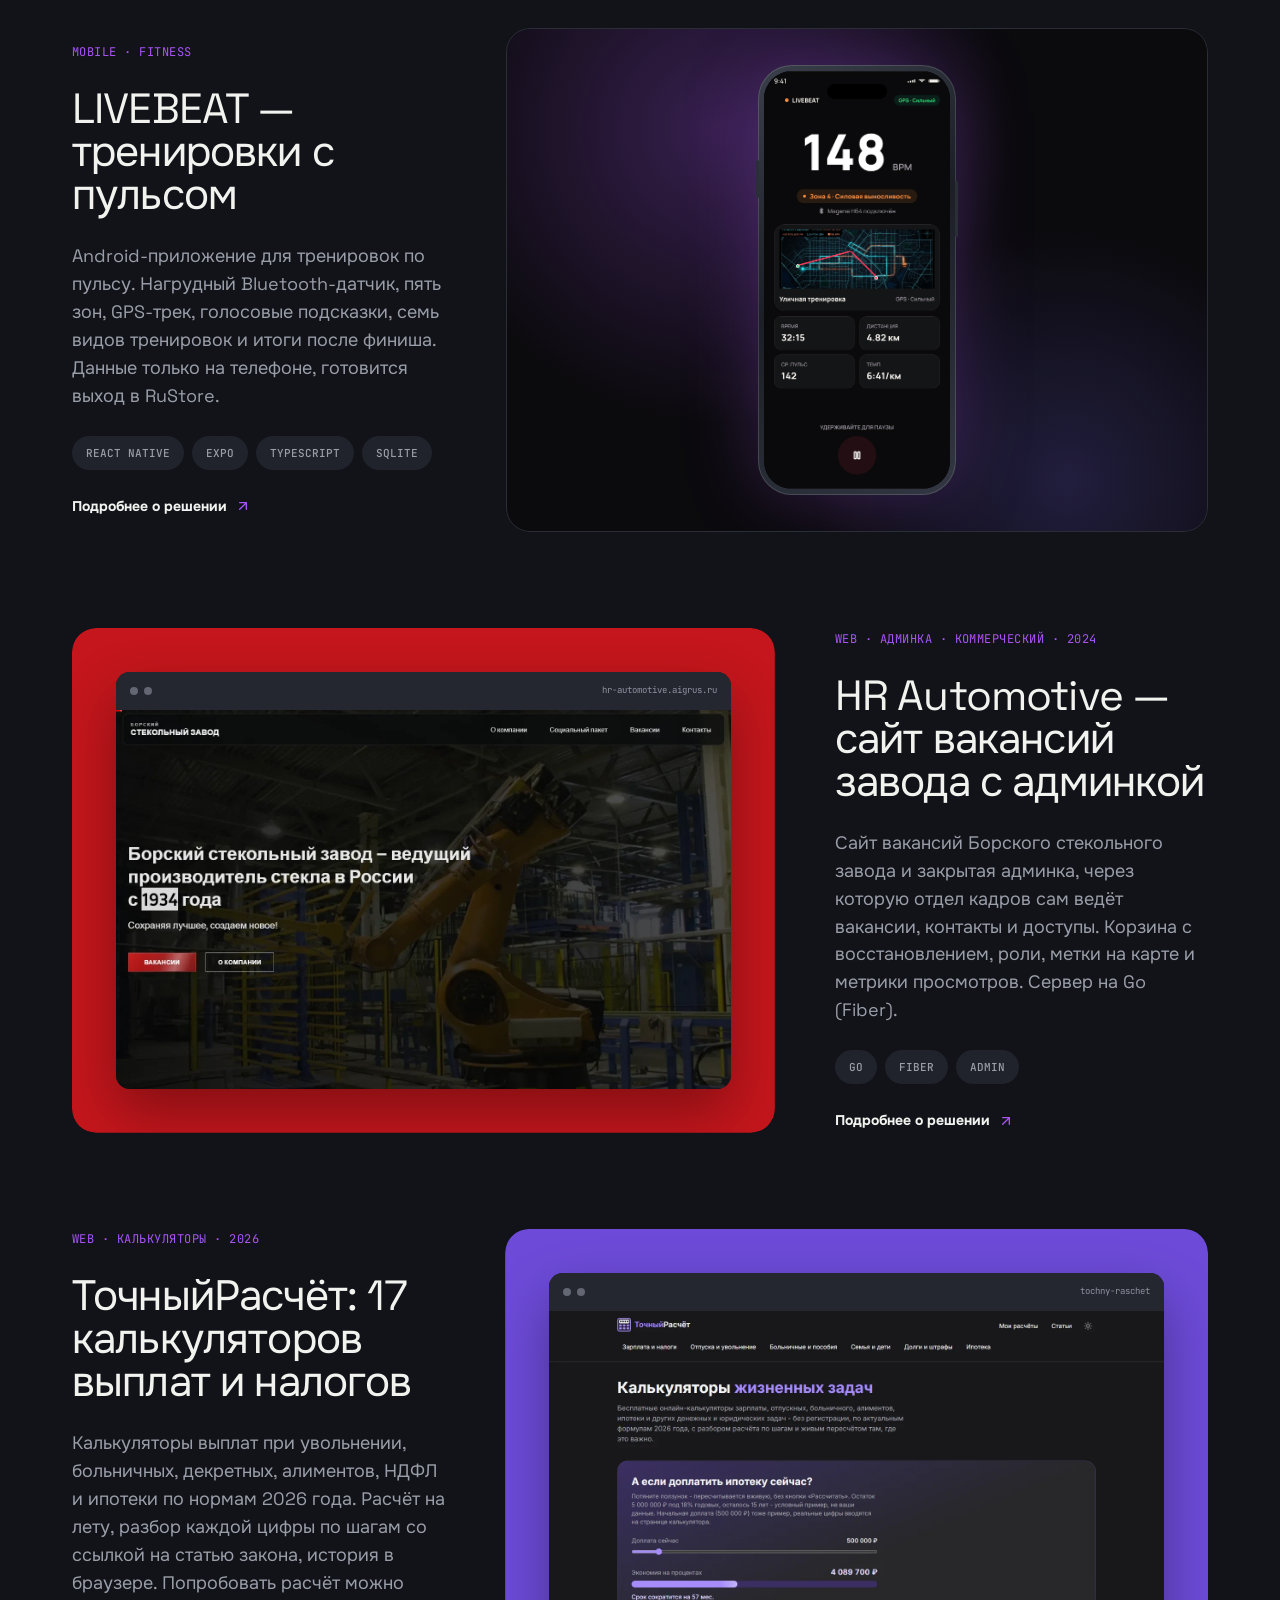
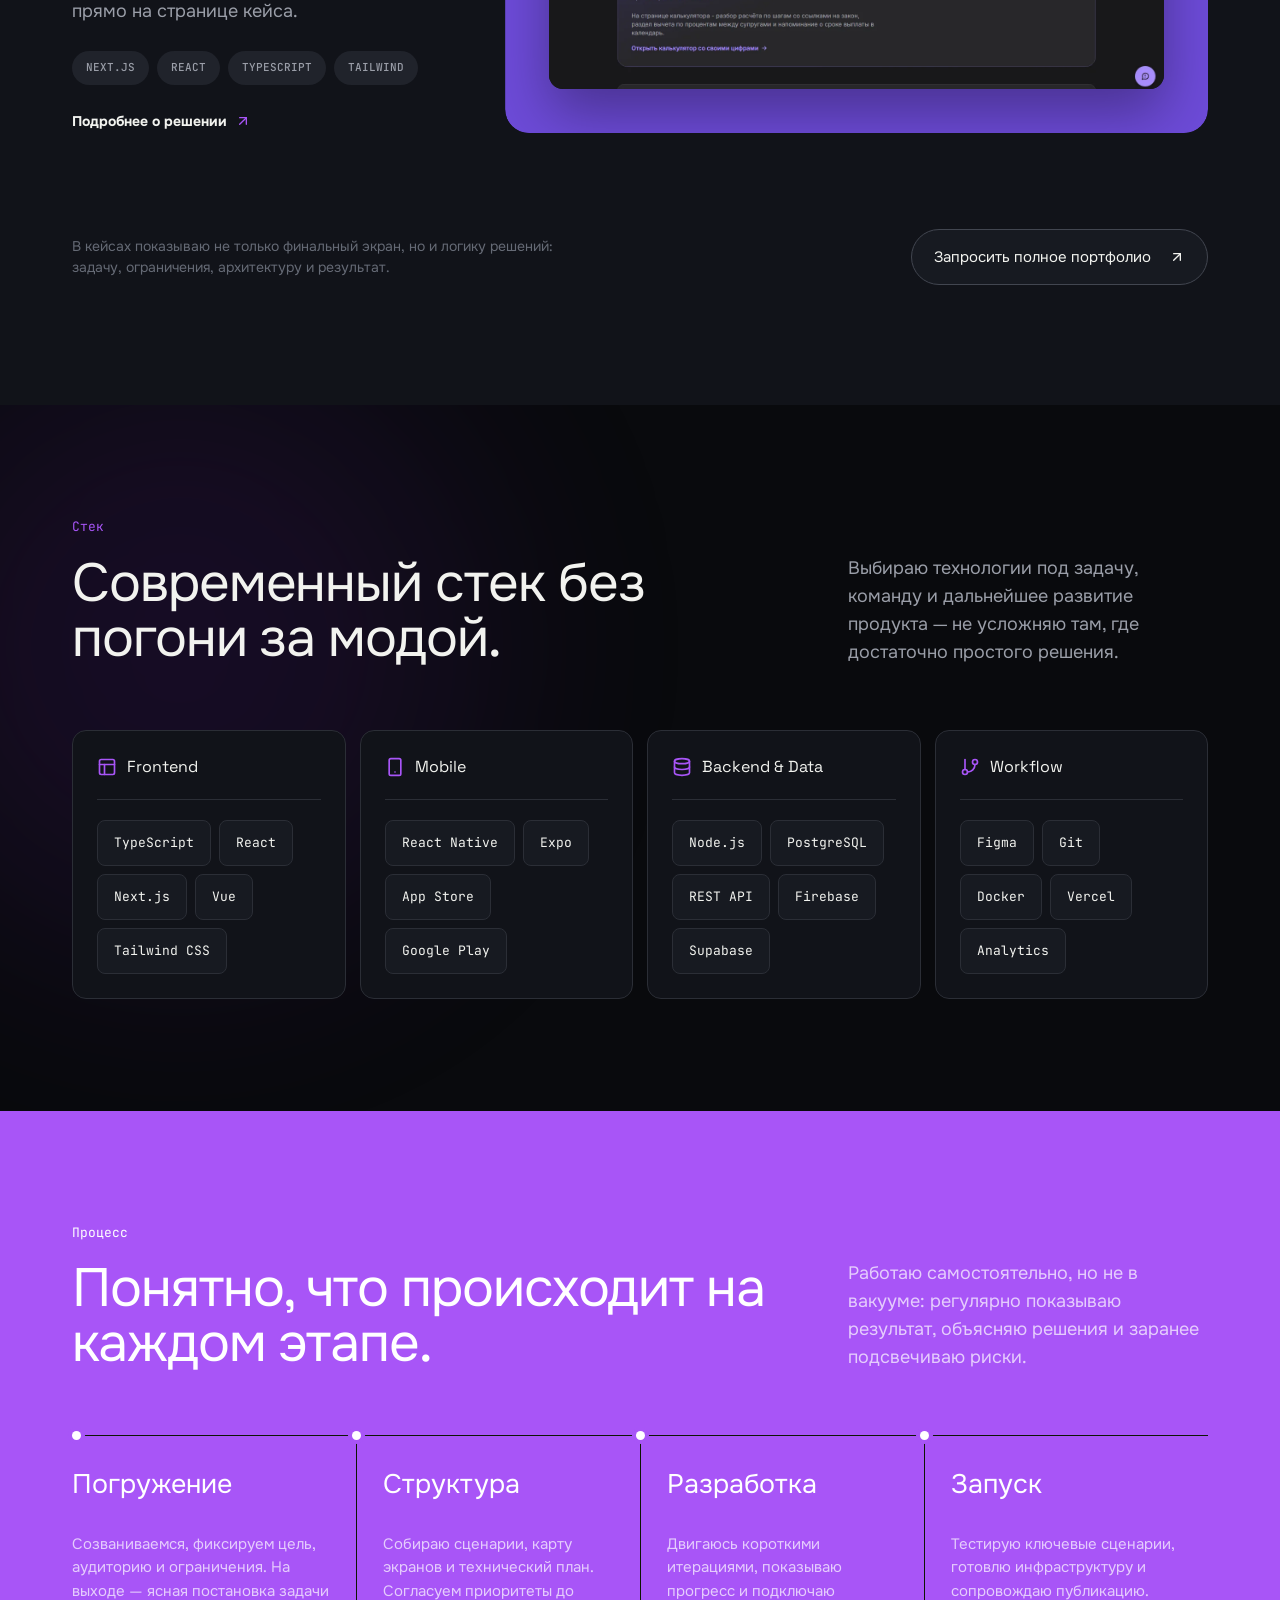
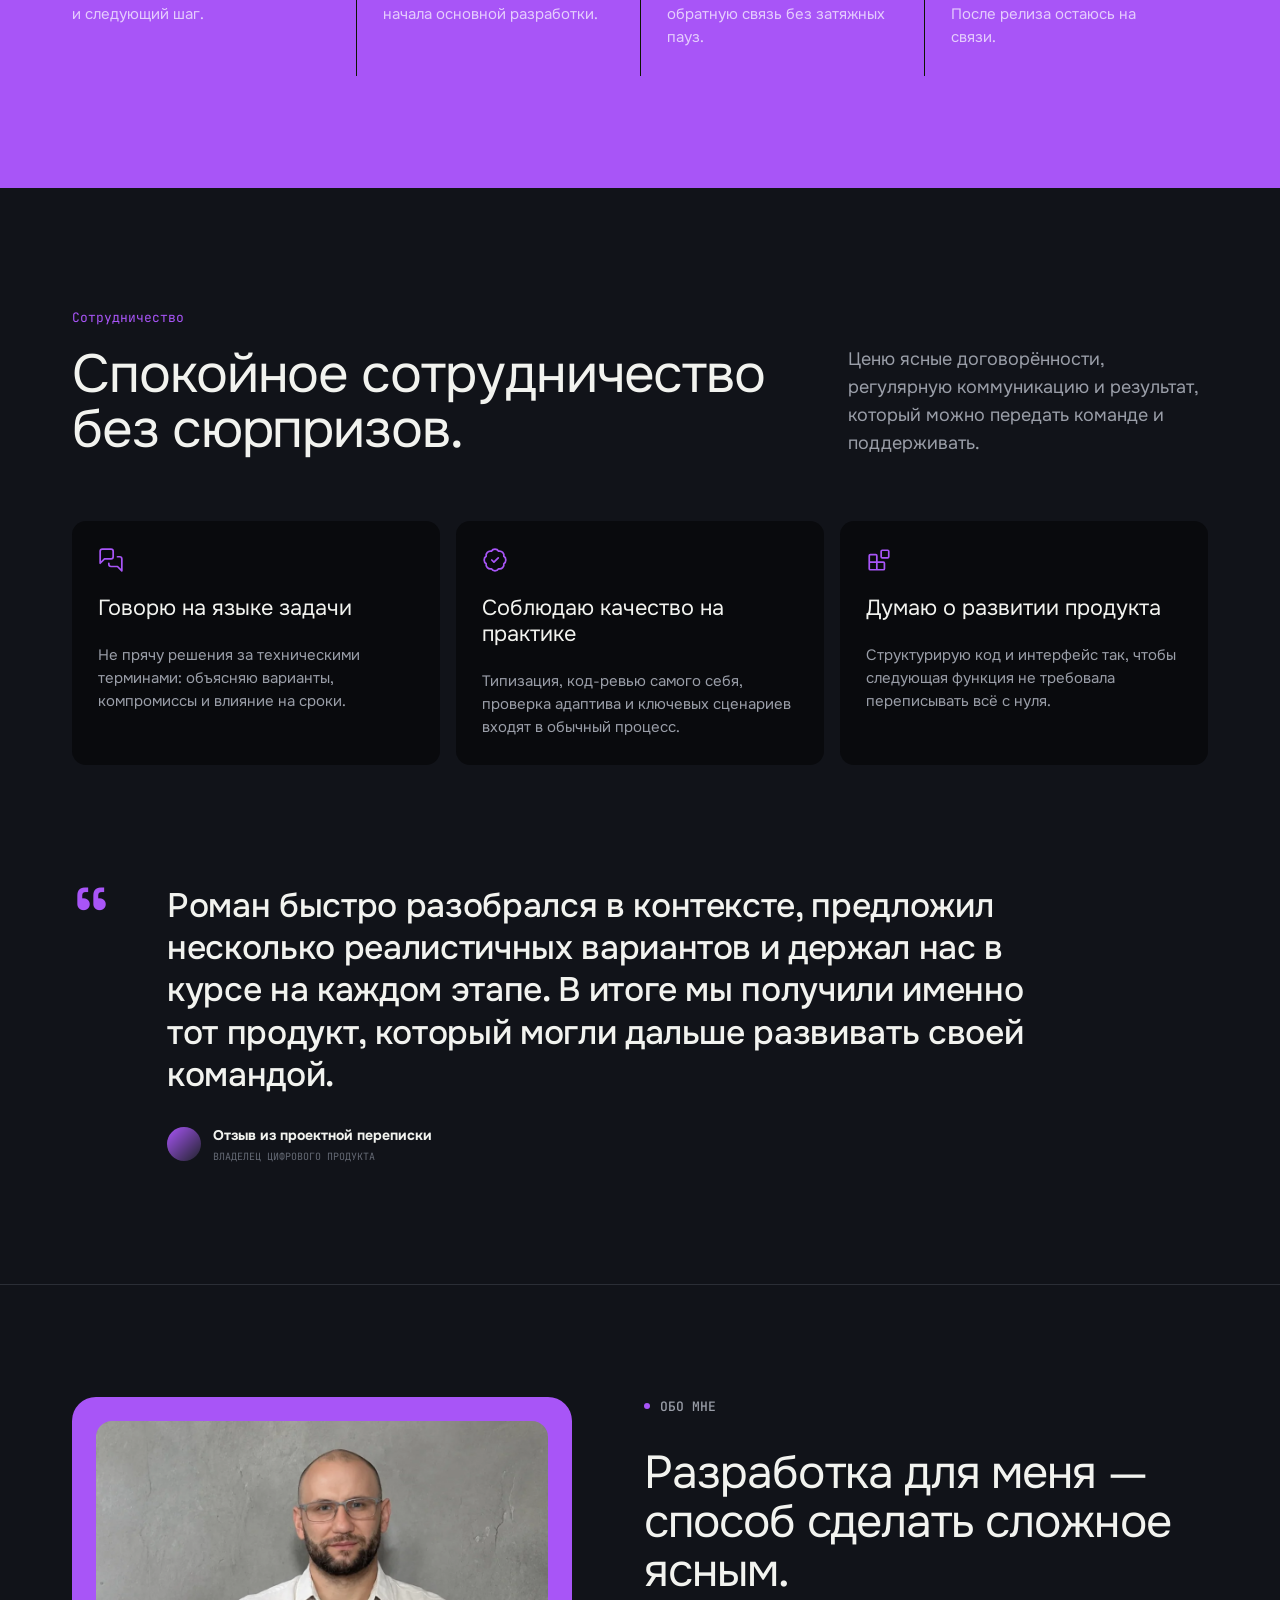
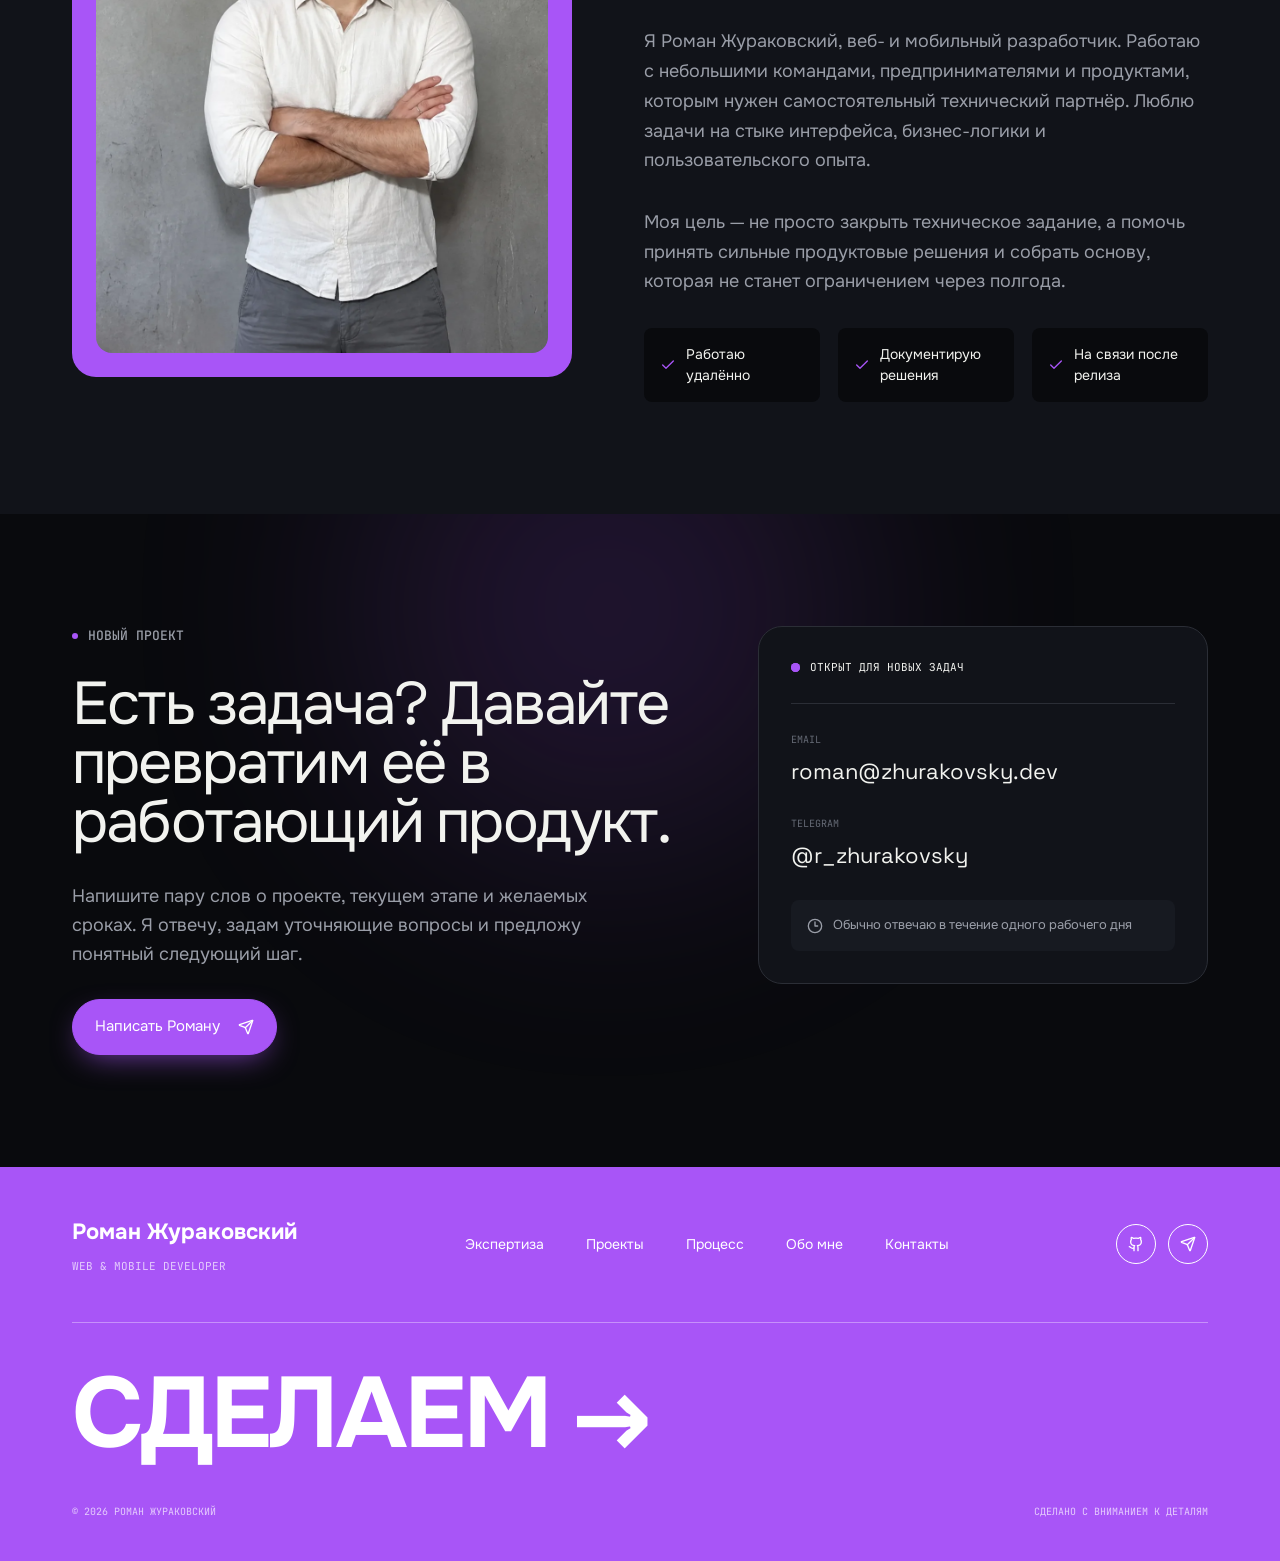
==== commit 3d40deb9: "Главная: убраны заглушки Balance и Northline, проектов не существует" ====
--- a/index.html
+++ b/index.html
@@ -252,60 +252,7 @@
             </div>
           </article>
 
-          <!-- 02 · Balance (мобильное) -->
-          <article class="case case--reverse reveal">
-            <div class="case__preview case__preview--phones" style="--preview-bg: #7B6CFF">
-              <!--
-                Чтобы вставить скриншот, добавьте внутрь .phone__screen тег:
-                <img src="images/balance-1.png" alt="Описание экрана">
-                Картинка перекроет заглушку. Пропорции экрана — 9 : 19.5 (например, 1170×2532).
-              -->
-              <div class="phone phone--case">
-                <div class="phone__screen">
-                  <div class="phone__placeholder">
-                    <svg class="icon"><use href="#i-image"/></svg>
-                    <strong>Balance</strong>
-                    <span>Скриншот экрана</span>
-                  </div>
-                </div>
-              </div>
-            </div>
-            <div class="case__info">
-              <span class="case__meta">Mobile · Wellness</span>
-              <h3 class="case__title">Balance — приложение привычек</h3>
-              <p class="case__text">Мобильный дневник для мягкого планирования дня и отслеживания регулярных действий. Простая навигация, понятные состояния и визуальная обратная связь без давления.</p>
-              <ul class="tags">
-                <li class="tag">REACT NATIVE</li>
-                <li class="tag">EXPO</li>
-                <li class="tag">FIREBASE</li>
-              </ul>
-            </div>
-          </article>
-
-          <!-- 03 · Northline -->
-          <article class="case reveal">
-            <div class="case__preview" style="--preview-bg: #E7E1D7">
-              <div class="window">
-                <div class="window__bar">
-                  <span class="window__dots"><i></i><i></i></span>
-                  <span class="window__label">northline.studio</span>
-                </div>
-                <img class="window__img" src="images/case-northline.png" alt="Сайт архитектурной студии Northline" width="1264" height="848" loading="lazy">
-              </div>
-            </div>
-            <div class="case__info">
-              <span class="case__meta">Website · Editorial</span>
-              <h3 class="case__title">Northline — сайт архитектурной студии</h3>
-              <p class="case__text">Сайт-портфолио с выразительной типографикой и акцентом на визуальный материал. Модульная система помогает редактору собирать истории проектов без участия разработчика.</p>
-              <ul class="tags">
-                <li class="tag">NEXT.JS</li>
-                <li class="tag">SANITY</li>
-                <li class="tag">GSAP</li>
-              </ul>
-            </div>
-          </article>
-
-          <!-- 04 · LIVEBEAT (мобильное) -->
+          <!-- 02 · LIVEBEAT (мобильное) -->
           <article class="case case--reverse reveal">
             <div class="case__preview case__preview--phones case__preview--dark" style="--preview-bg: #0B0A0D">
               <a class="phone phone--case" href="livebeat.html" aria-label="Открыть кейс LIVEBEAT">
@@ -333,7 +280,7 @@
             </div>
           </article>
 
-          <!-- 05 · HR Automotive -->
+          <!-- 03 · HR Automotive -->
           <article class="case reveal">
             <div class="case__preview" style="--preview-bg: #C4161C">
               <a class="window" href="hr-automotive.html" aria-label="Открыть кейс HR Automotive">
@@ -357,7 +304,7 @@
             </div>
           </article>
 
-          <!-- 06 · ТочныйРасчёт -->
+          <!-- 04 · ТочныйРасчёт -->
           <article class="case case--reverse reveal">
             <div class="case__preview" style="--preview-bg: #6D4BD8">
               <a class="window" href="tochniy-raschet.html" aria-label="Открыть кейс ТочныйРасчёт">
